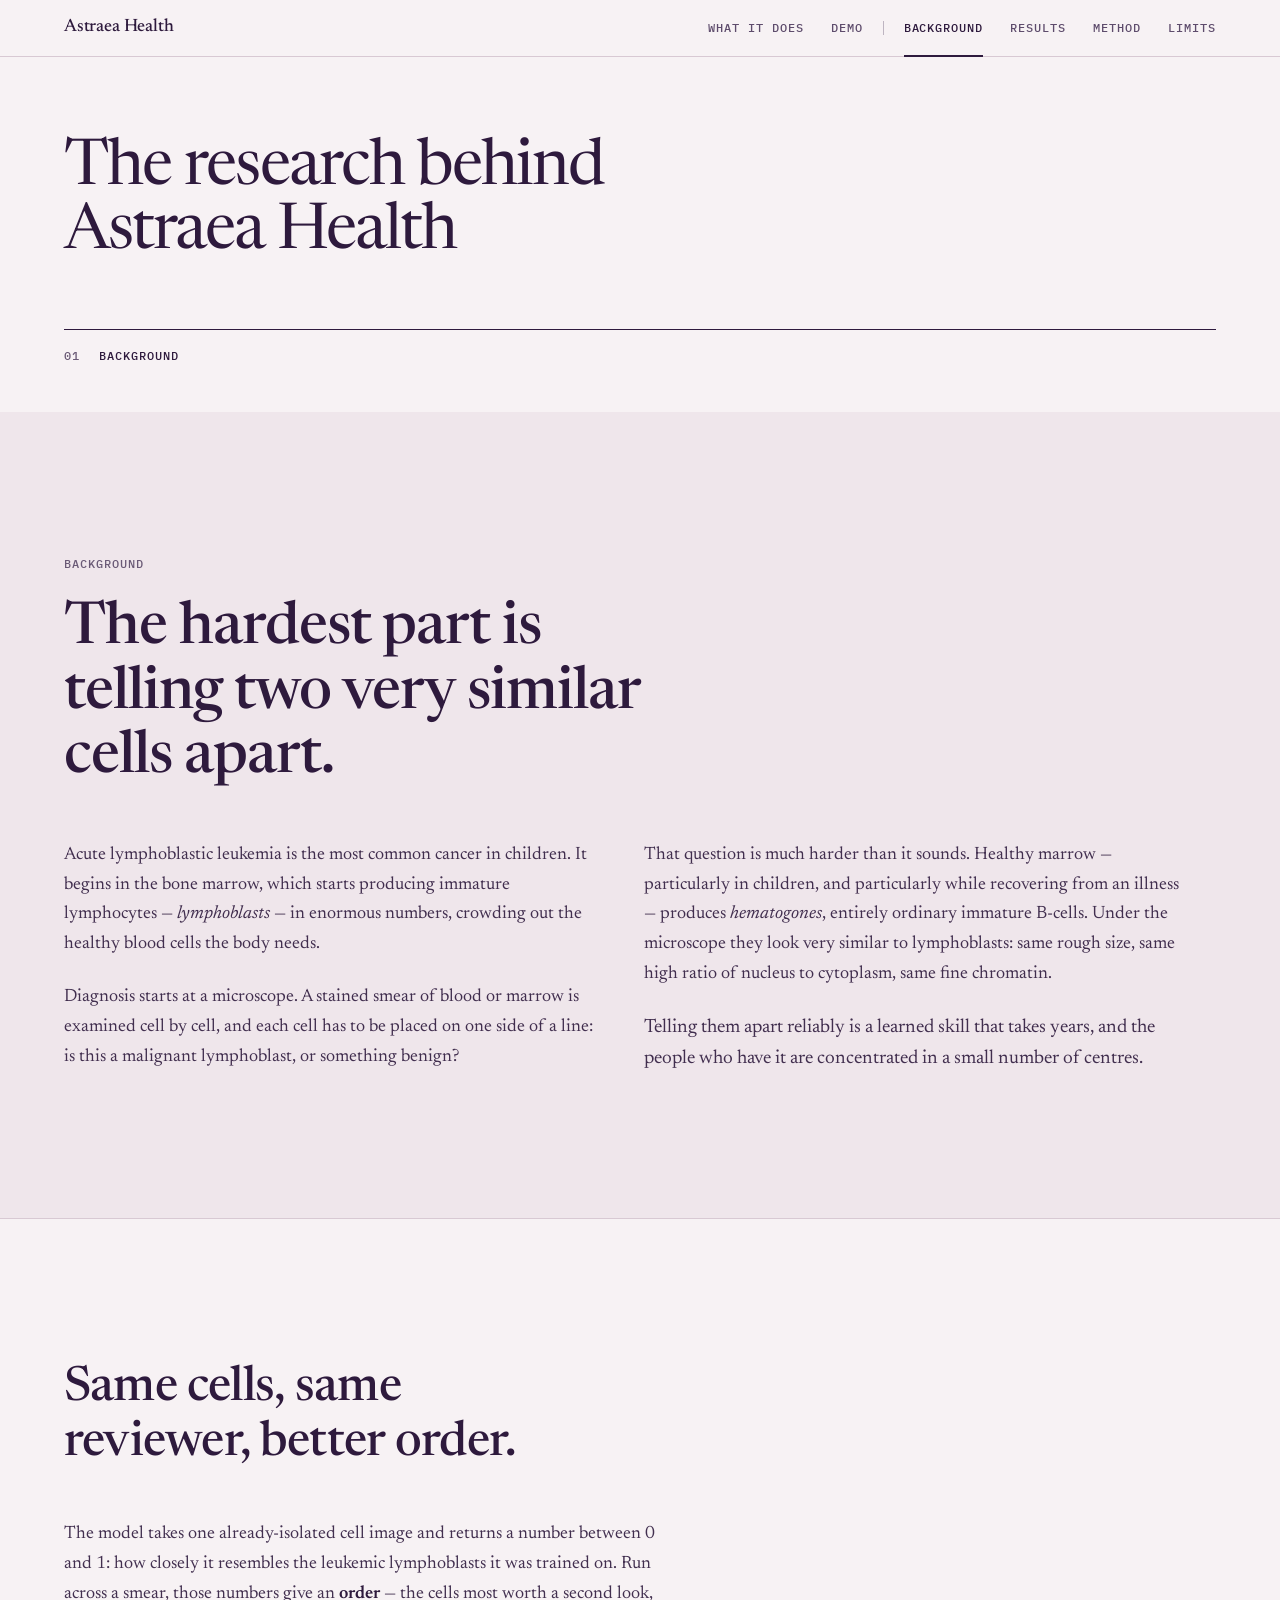
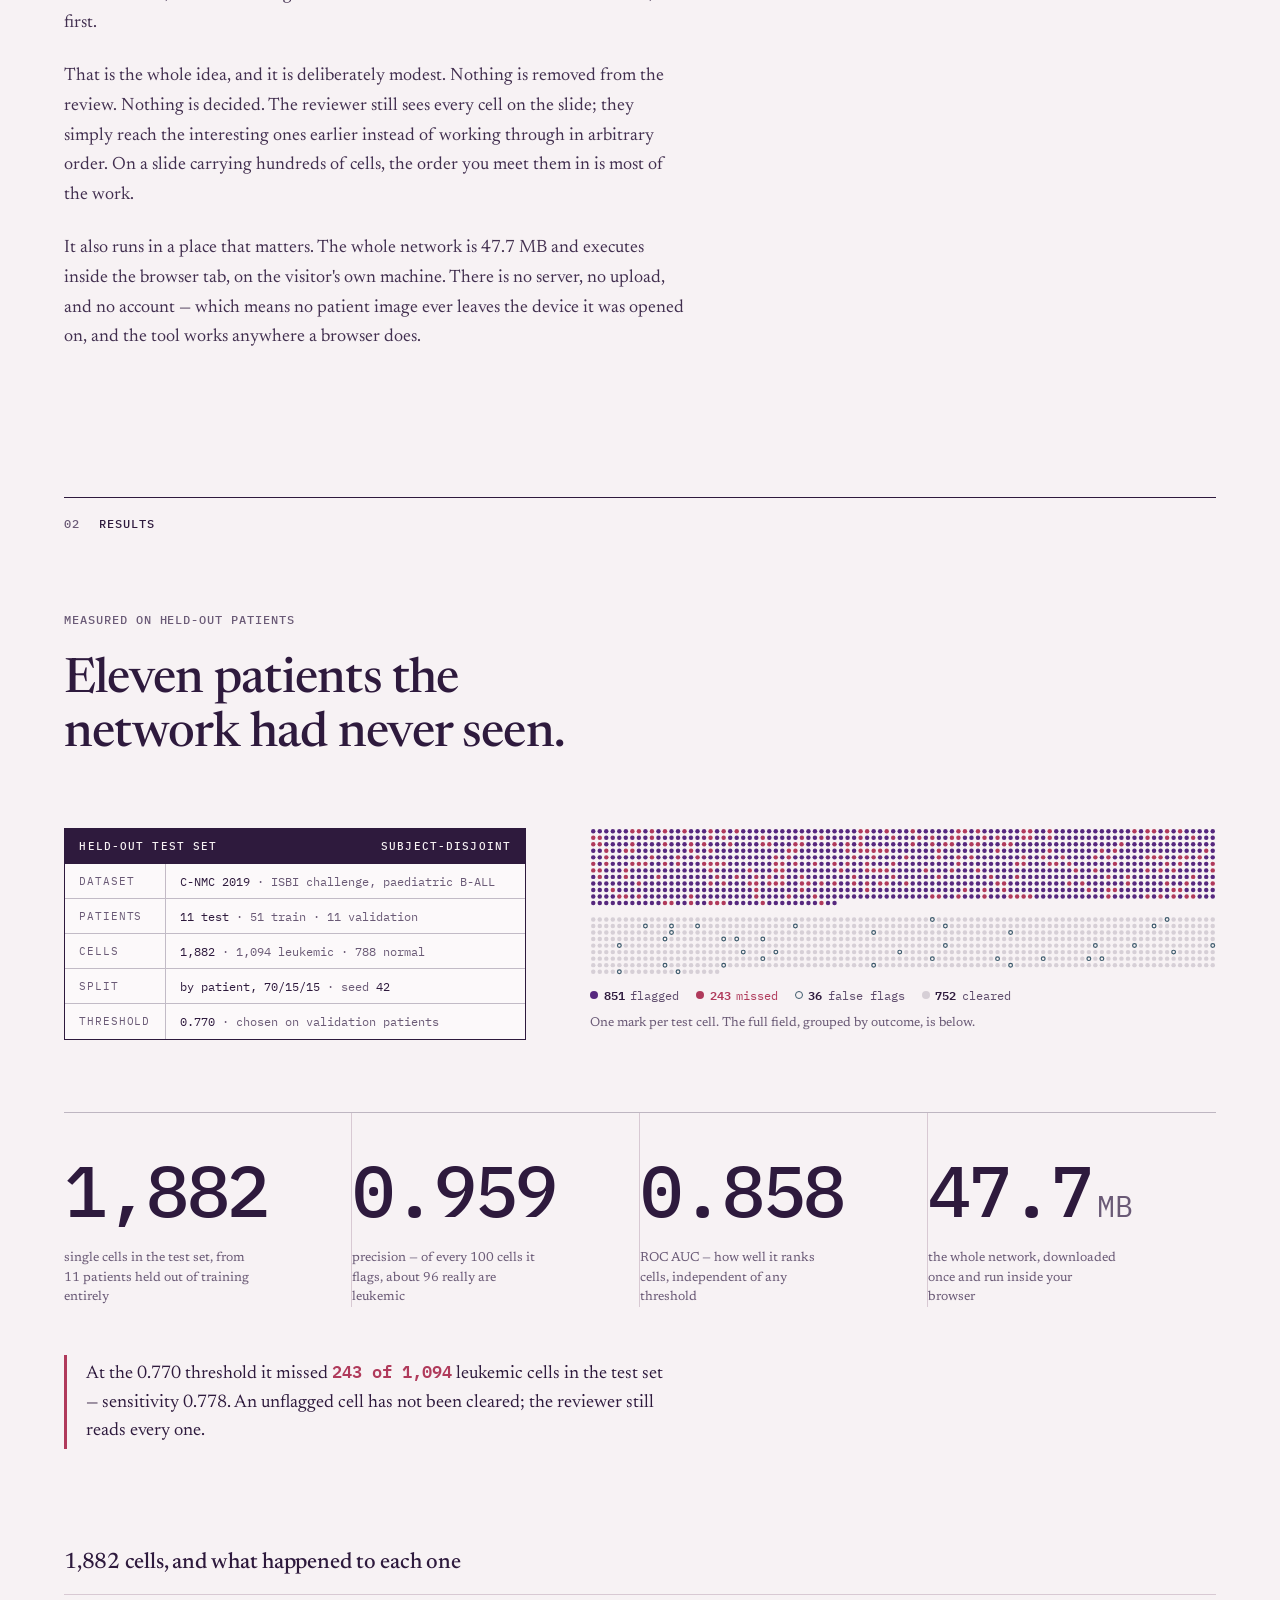
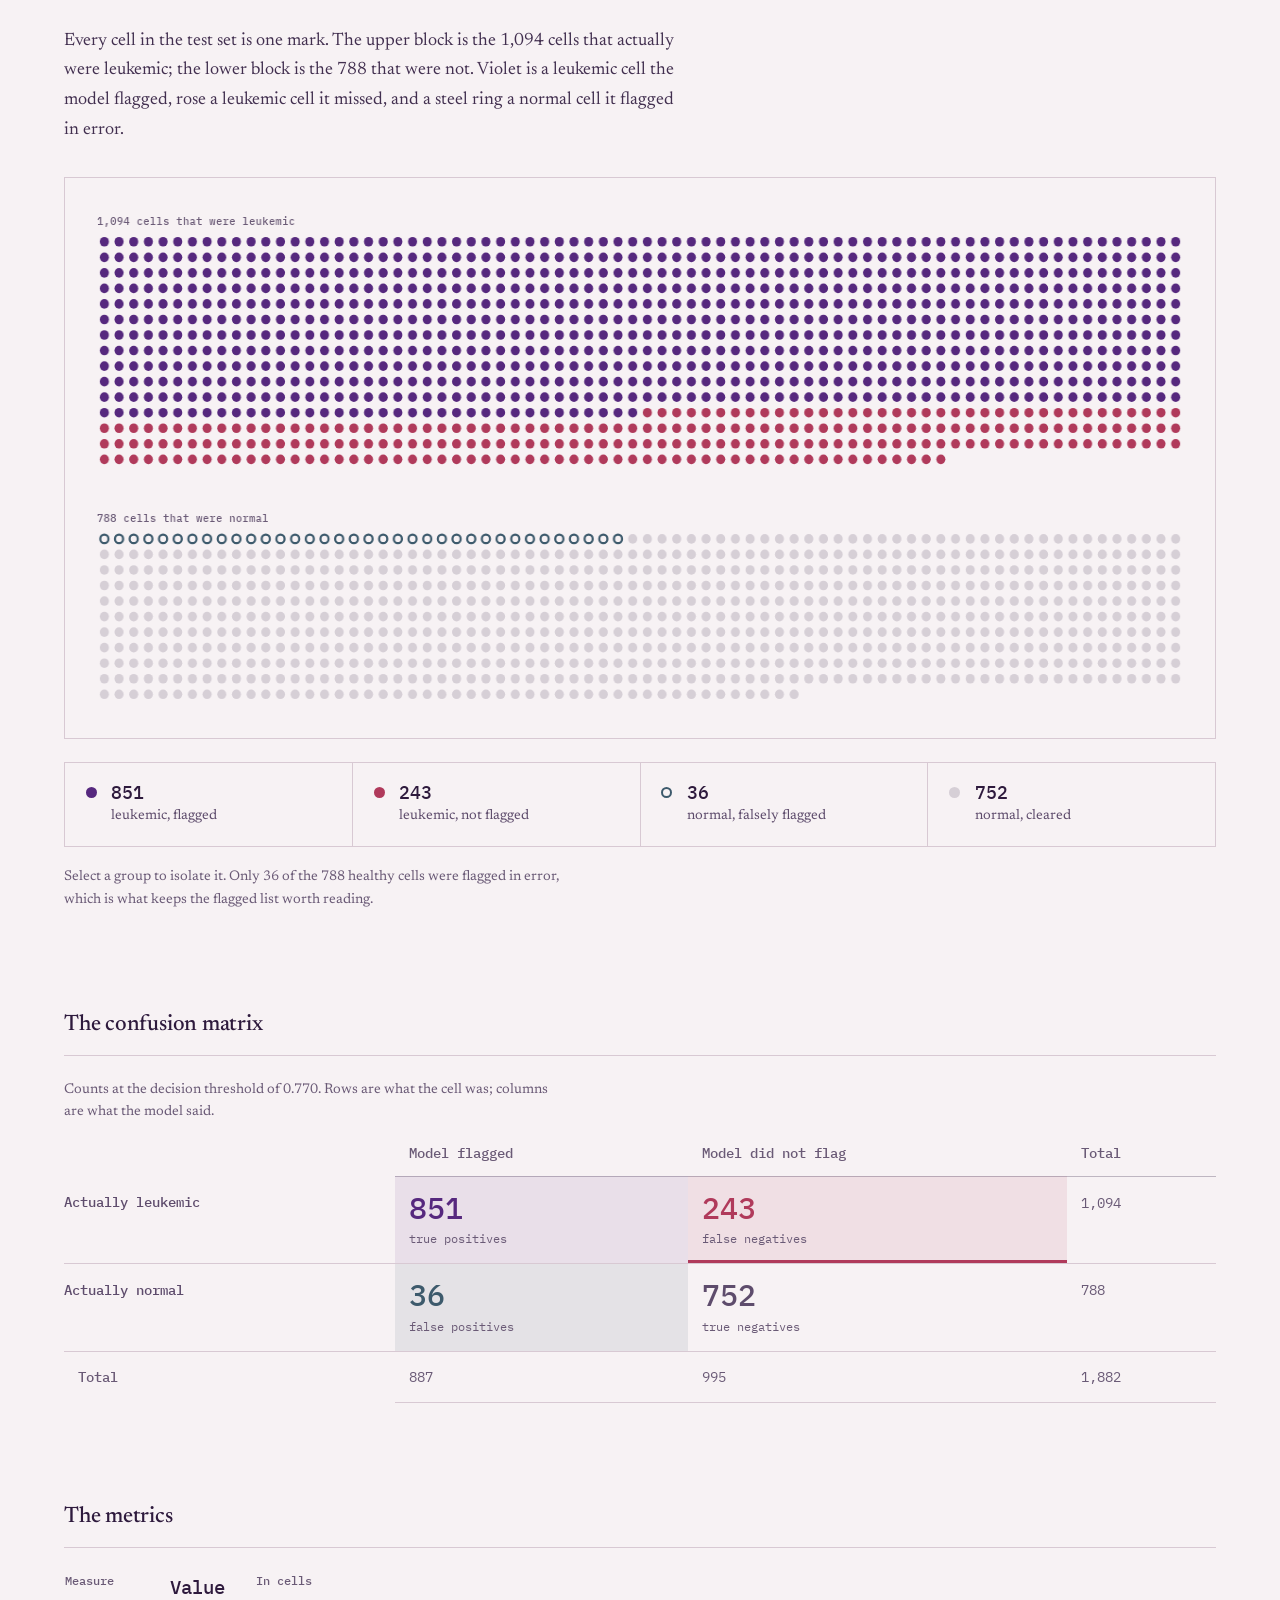
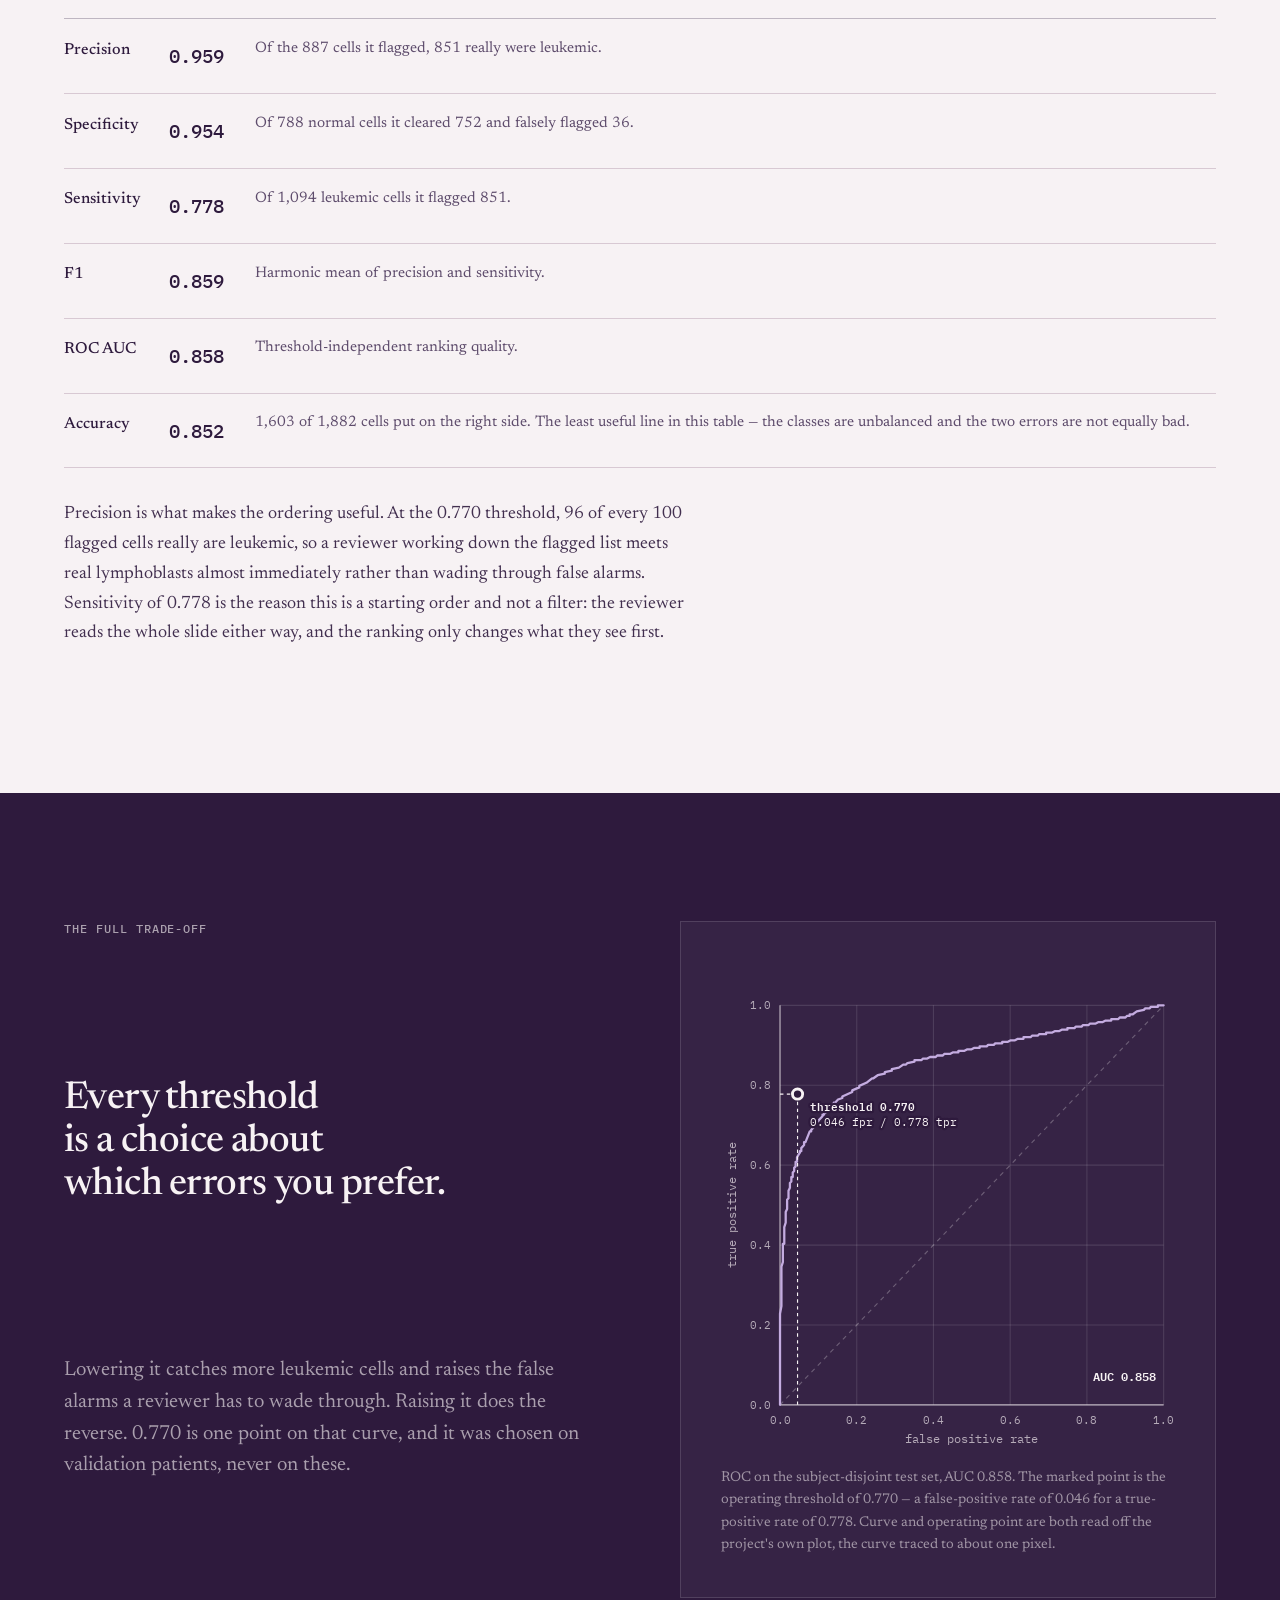
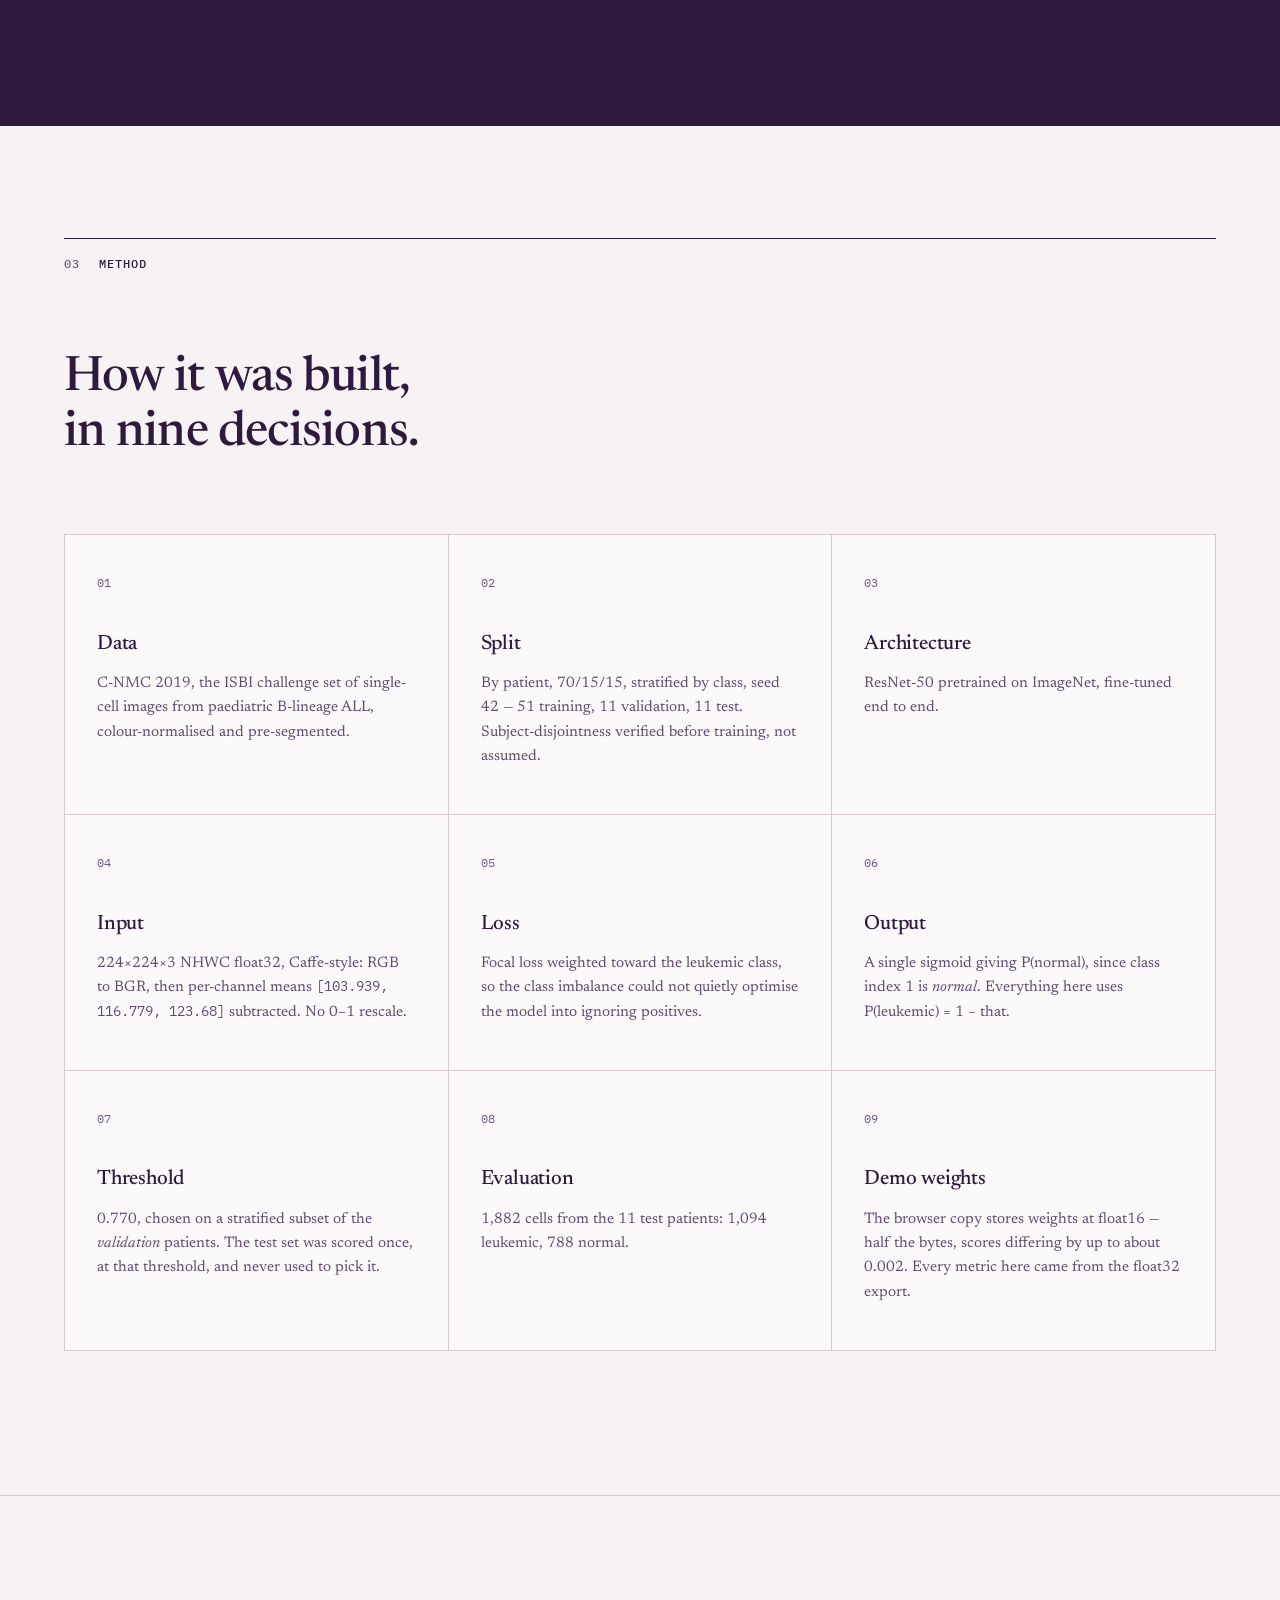
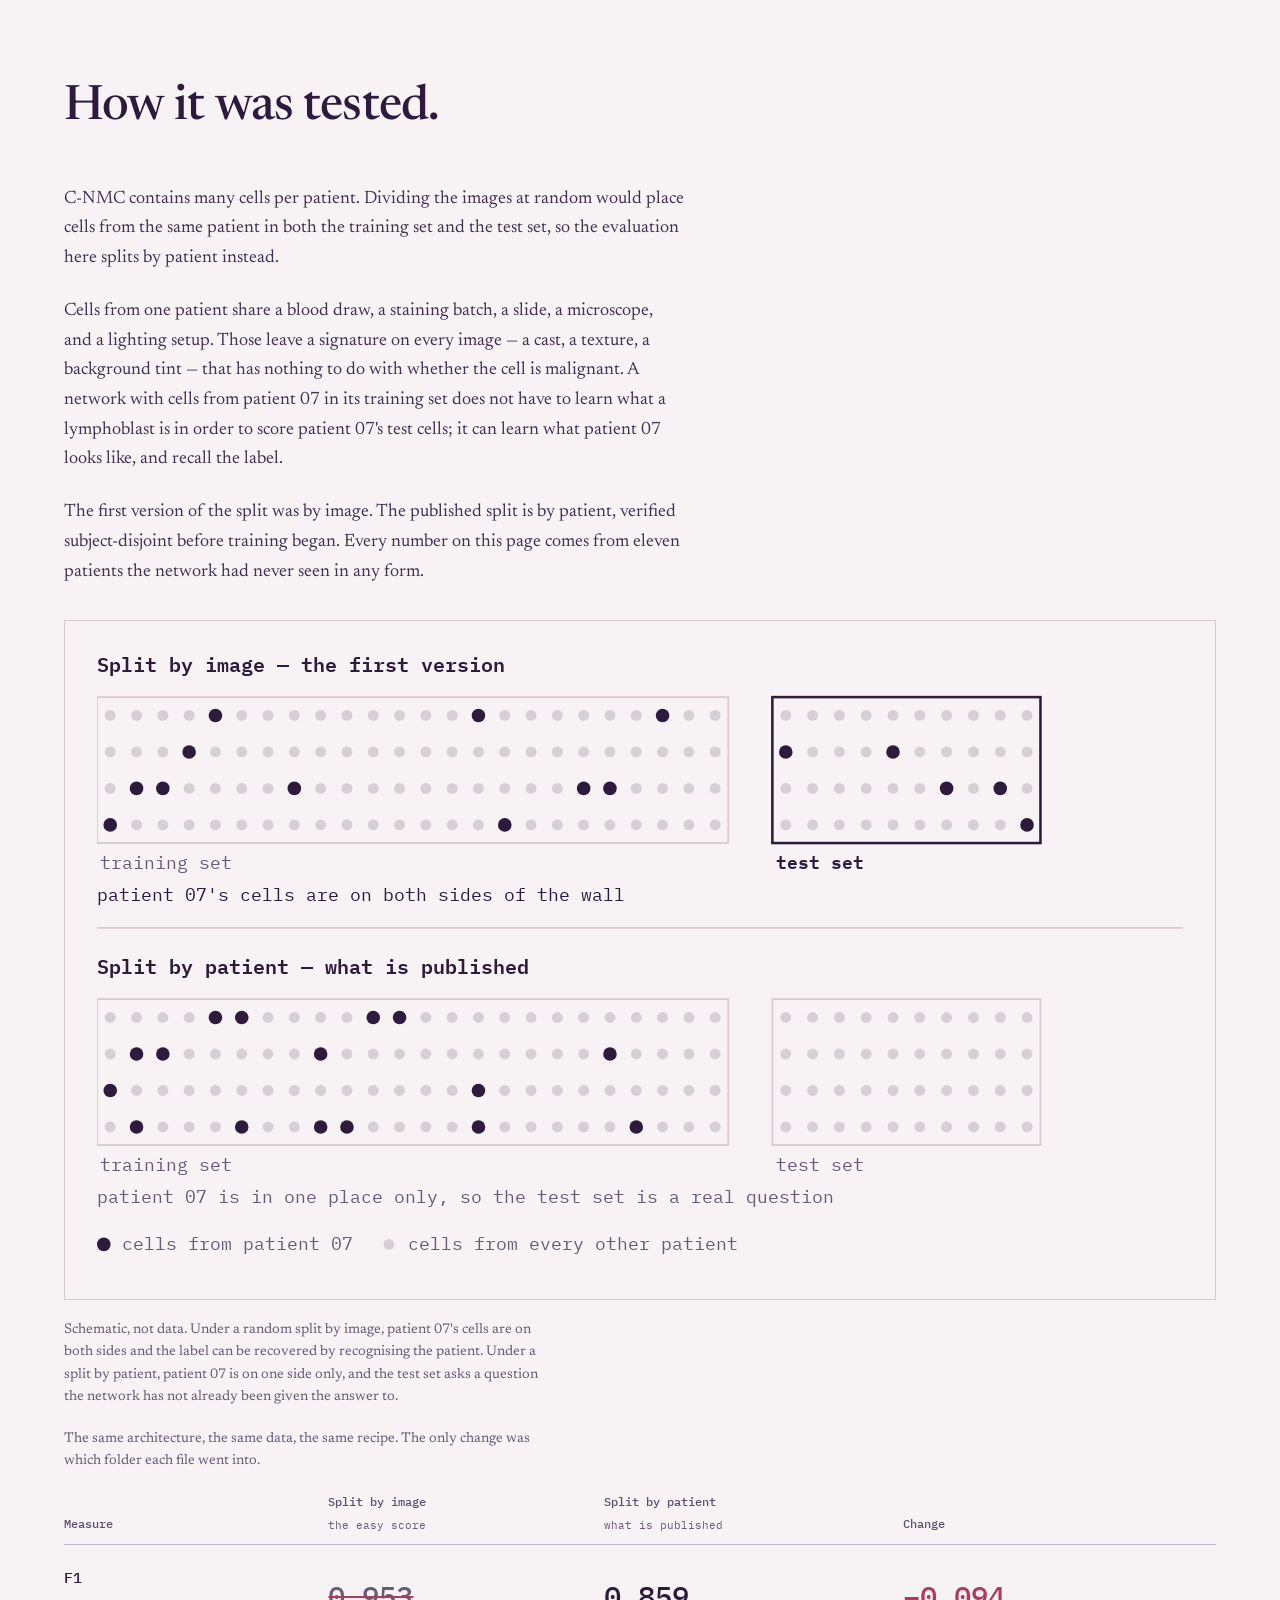
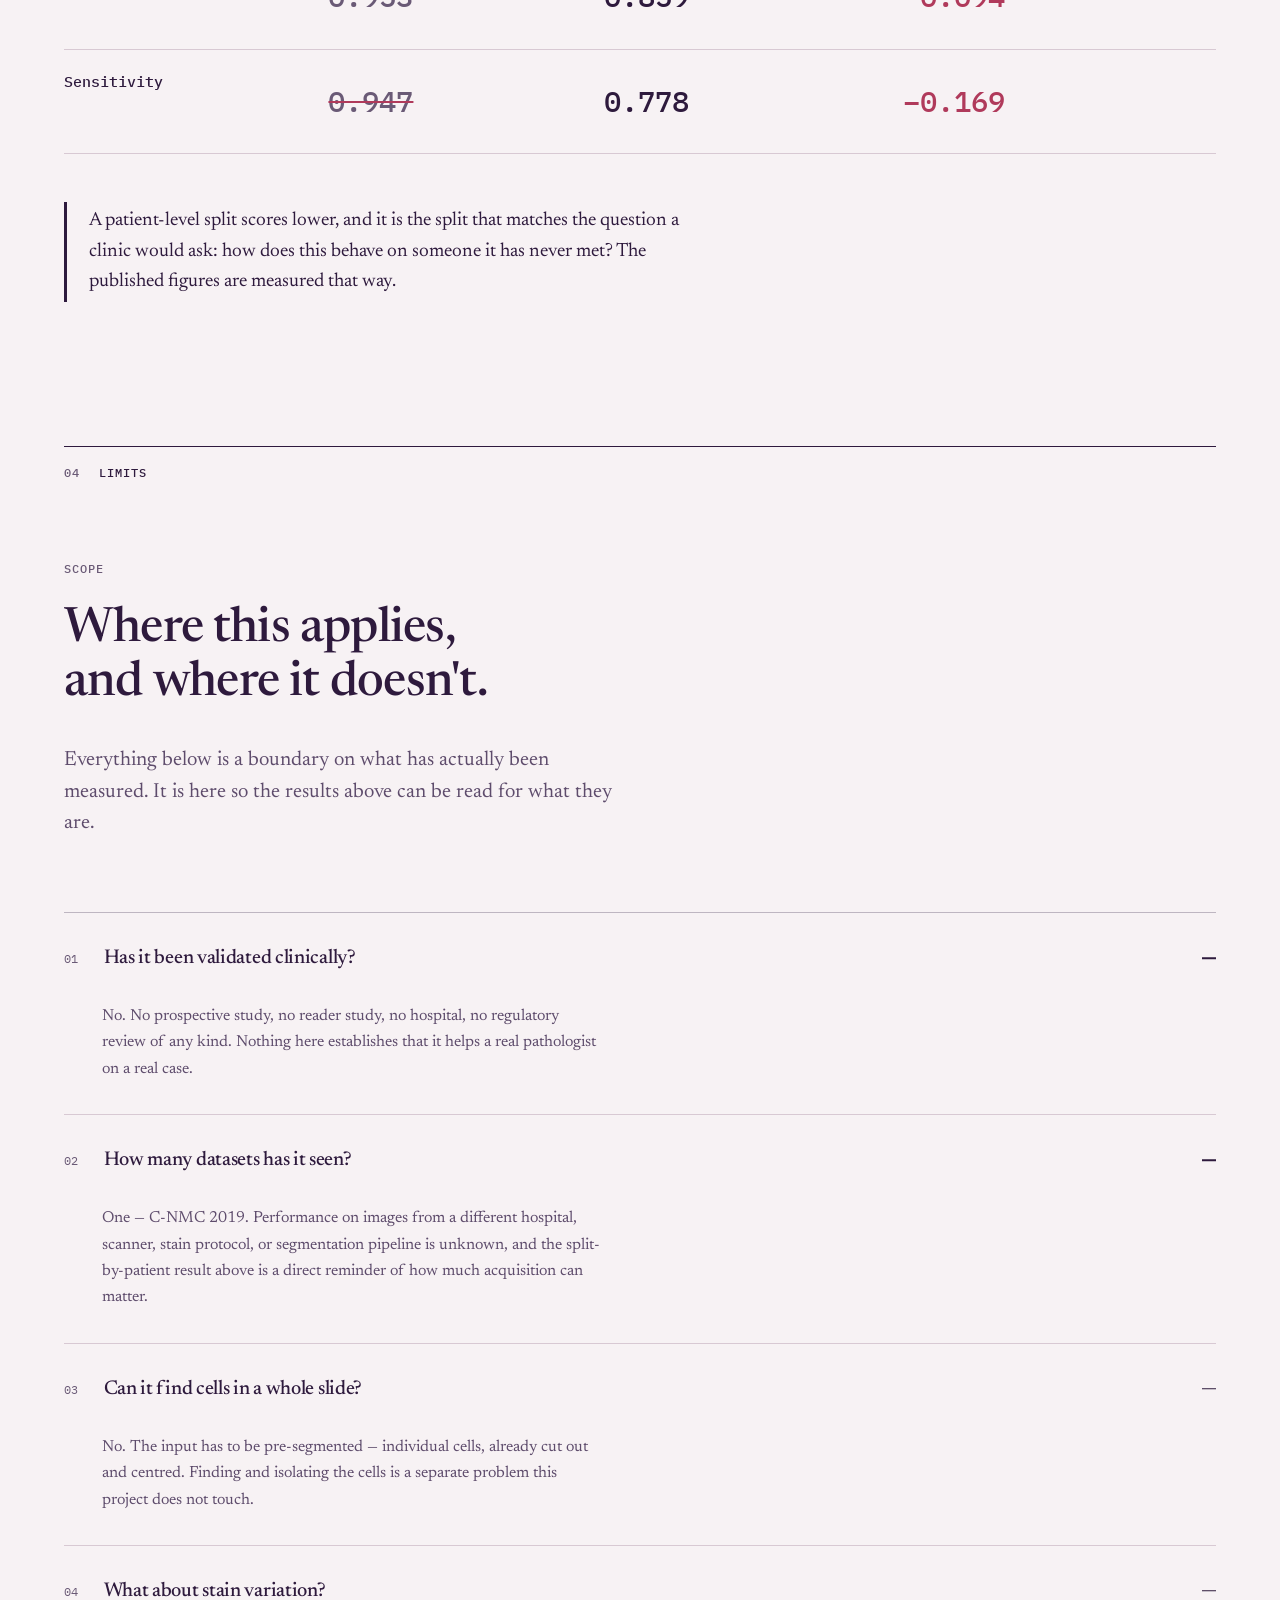
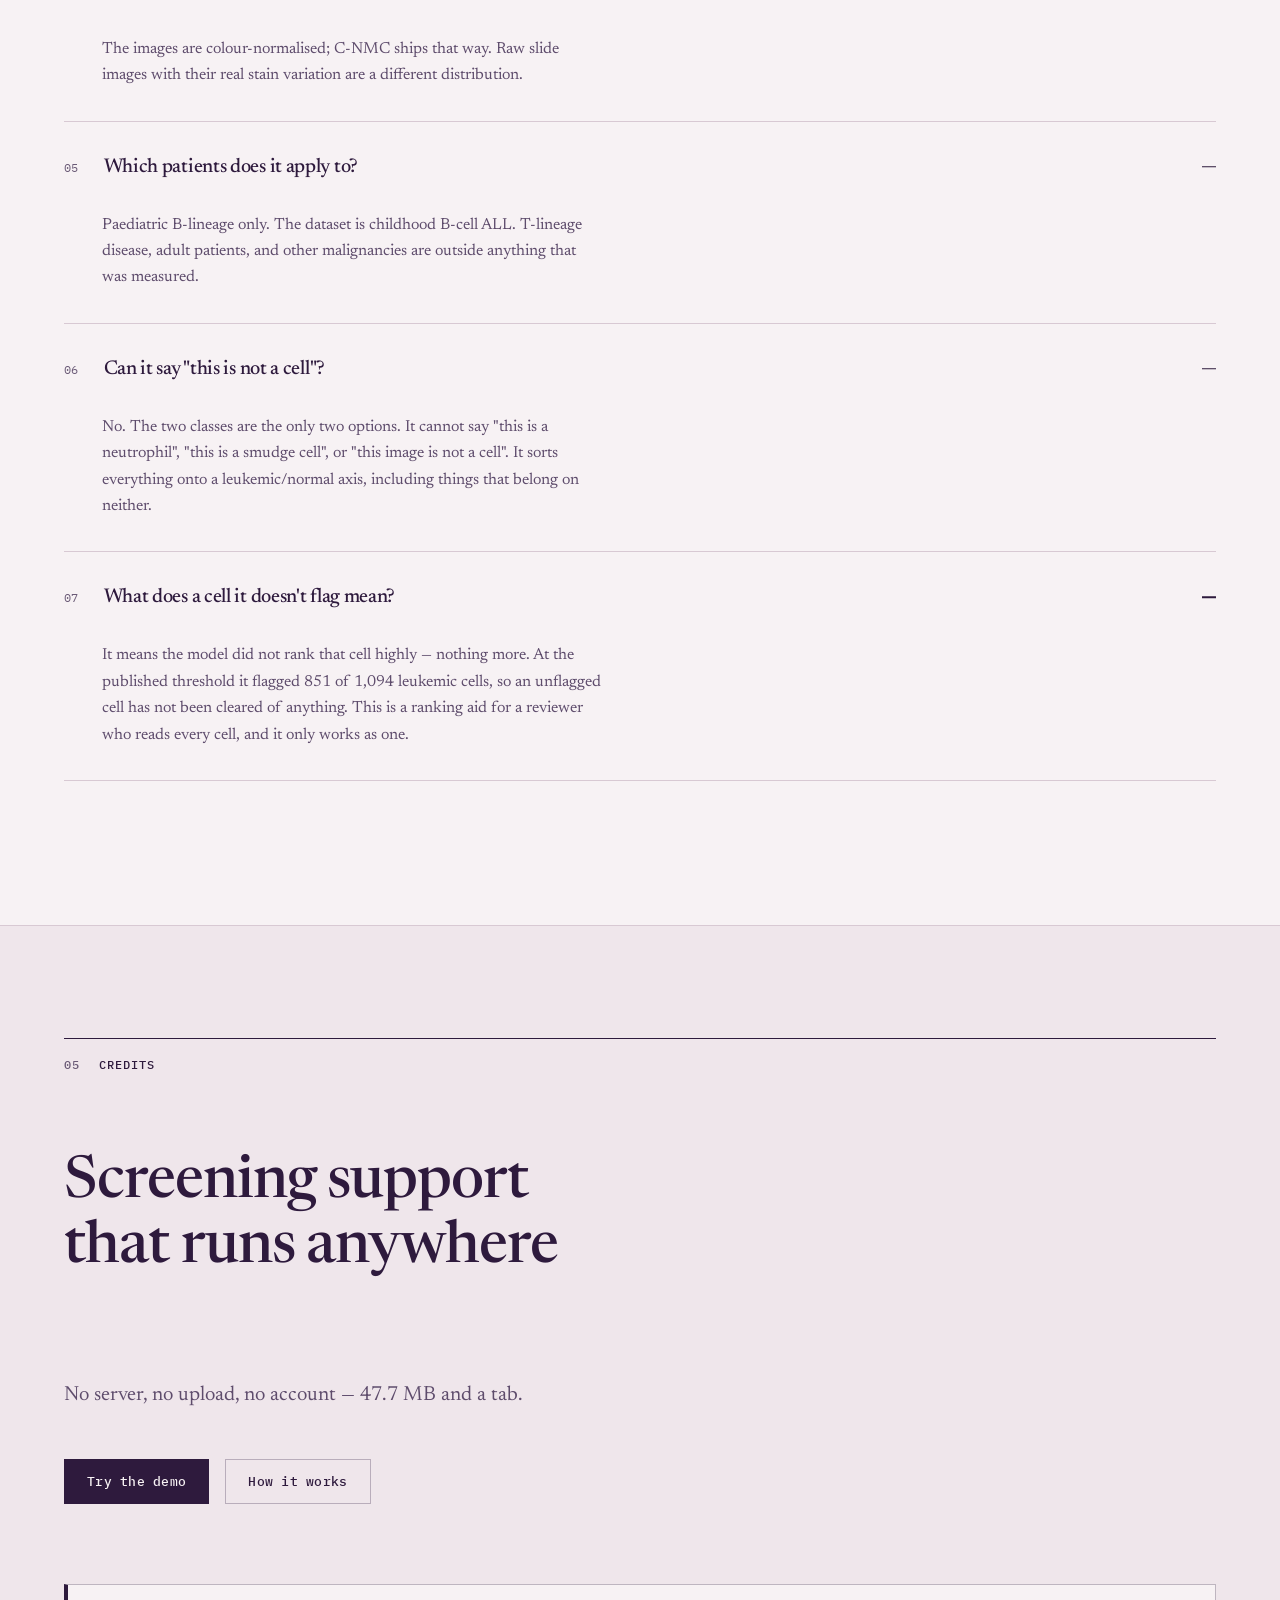
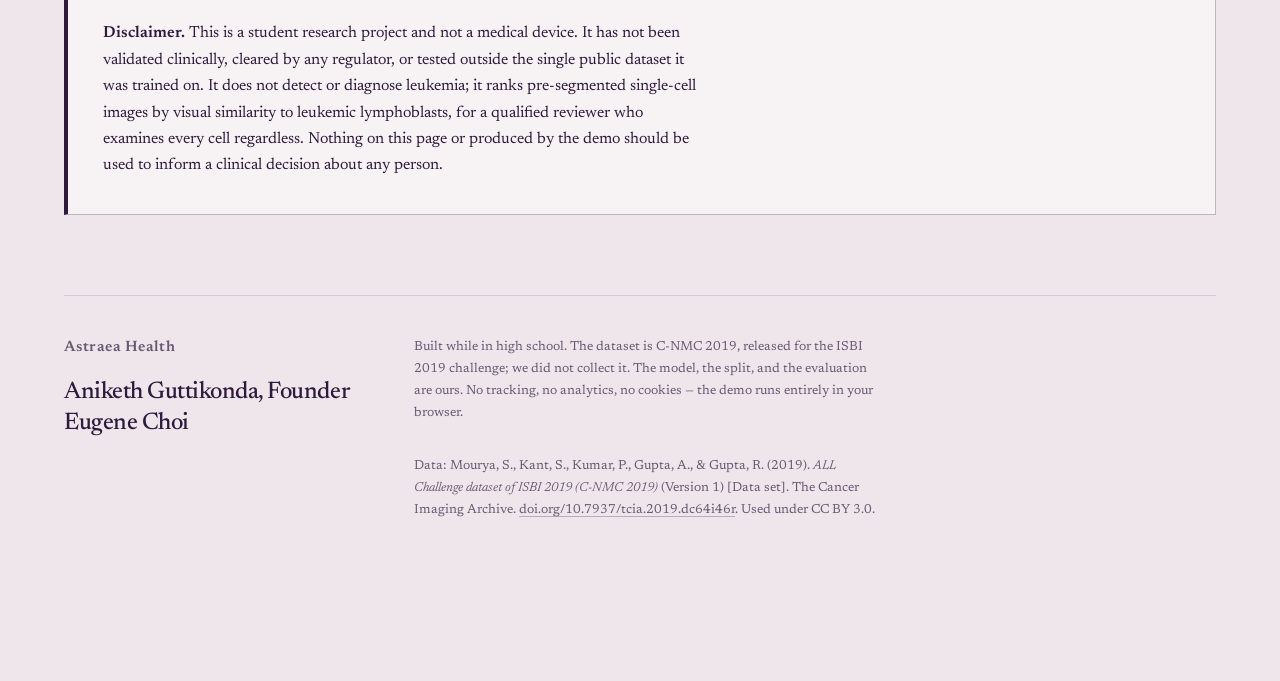
==== research.html @ 999b57e7 "Split into a landing page and a research page; illustrated cell cover index.html is now the experien" ====
<!doctype html>
<html lang="en">
<head>
<meta charset="utf-8">
<meta name="viewport" content="width=device-width, initial-scale=1">
<title>Cell-level triage for leukemia – Astraea Health</title>
<meta name="description" content="A neural network that ranks single white-blood-cell images by resemblance to leukemic lymphoblasts. Precision 0.959, AUC 0.858 on 11 patients held out of training.">

<!-- ══════════════════════════════════════════════════════════════════════════
     SITE URL — the deploy origin. The site has two pages, and each carries
     its own absolute URLs: canonical, og:url and og:image (tagged [SITE URL]
     below), plus the "url" field inside the JSON-LD block, which cannot carry
     a tag because JSON forbids comments.

     The site is served from the custom domain in CNAME. Moving it again
     means editing those in both index.html and research.html, plus:
         robots.txt    the `Sitemap:` line
         sitemap.xml   both `<loc>` lines
     The root URL keeps its trailing slash (canonical, og:url, JSON-LD "url"
     and the first <loc>); a canonical that disagrees with the served URL by
     a slash is treated as a different page. URLs ending in a filename take
     no slash: research.html, og-card.png, and the `Sitemap:` line.

     These cannot be collapsed into one runtime constant: Open Graph and
     Twitter scrapers do not execute JavaScript, so the absolute URL has to be
     literal in the markup by the time the page is served.
═══════════════════════════════════════════════════════════════════════════ -->
<link rel="canonical" href="https://astraeahealth.org/research.html"><!-- [SITE URL] -->

<meta property="og:type" content="website">
<meta property="og:site_name" content="Astraea Health">
<meta property="og:title" content="Cell-level triage for leukemia – Astraea Health">
<meta property="og:description" content="A neural network that ranks single white-blood-cell images by resemblance to leukemic lymphoblasts. Precision 0.959, AUC 0.858 on 11 patients held out of training.">
<meta property="og:url" content="https://astraeahealth.org/research.html"><!-- [SITE URL] -->
<meta property="og:locale" content="en_US">
<meta property="og:image" content="https://astraeahealth.org/og-card.png"><!-- [SITE URL] -->
<meta property="og:image:type" content="image/png">
<meta property="og:image:width" content="1200">
<meta property="og:image:height" content="630">
<meta property="og:image:alt" content="A typographic card on pale pink paper: a small violet dot, the title &quot;Cell-level triage for acute lymphoblastic leukemia&quot; in dark violet ink, a line reading 0.959 precision, 0.858 AUC, 1,882 cells, and beneath it in rose: missed 243 of 1,094 leukemic cells.">

<meta name="twitter:card" content="summary_large_image">
<meta name="twitter:title" content="Cell-level triage for leukemia – Astraea Health">
<meta name="twitter:description" content="A neural network that ranks single white-blood-cell images by resemblance to leukemic lymphoblasts. Precision 0.959, AUC 0.858 on 11 patients held out of training.">

<script type="application/ld+json">
{
  "@context": "https://schema.org",
  "@type": "WebPage",
  "name": "Cell-level triage for acute lymphoblastic leukemia: the research",
  "url": "https://astraeahealth.org/research.html",
  "description": "A neural network that ranks single white-blood-cell images by resemblance to leukemic lymphoblasts. Precision 0.959, AUC 0.858 on 11 patients held out of training.",
  "isPartOf": { "@type": "WebSite", "name": "Astraea Health", "url": "https://astraeahealth.org/" },
  "inLanguage": "en",
  "creator": [
    { "@type": "Person", "name": "Aniketh Guttikonda" },
    { "@type": "Person", "name": "Eugene Choi" }
  ],
  "disambiguatingDescription": "A student research project, not a medical device. It ranks pre-segmented single-cell images by visual similarity to leukemic lymphoblasts for a qualified reviewer; it does not detect or diagnose leukemia and must not inform a clinical decision."
}
</script>
<meta name="color-scheme" content="light">
<meta name="theme-color" content="#F7F2F4">
<link rel="icon" href="data:image/svg+xml,%3Csvg xmlns='http://www.w3.org/2000/svg' viewBox='0 0 32 32'%3E%3Crect width='32' height='32' fill='%23F7F2F4'/%3E%3Ccircle cx='16' cy='16' r='9' fill='%2356287E' opacity='.22'/%3E%3Ccircle cx='14' cy='14' r='5.5' fill='%2356287E'/%3E%3C/svg%3E">
<link rel="preload" href="fonts/newsreader.woff2" as="font" type="font/woff2" crossorigin>
<link rel="preload" href="fonts/ibm-plex-mono-500.woff2" as="font" type="font/woff2" crossorigin>
<link rel="stylesheet" href="style.css">
<script>
/* Runs before first paint. Marks the document as scripted. Anchors that
   belong to the landing page (the cover, What it does, the demo) forward
   there, keeping the hash, in case a link was built against the wrong page. */
(function () {
  var h = (location.hash || '').slice(1);
  var I = { 'top':1, 'why':1, 'what':1, 'intro':1, 'demo':1, 'sec-demo':1, 'overview':1 };
  if (I[h]) { location.replace('index.html#' + h); return; }
  document.documentElement.className += ' js';
})();
</script>
</head>
<body>

<a class="skip" href="#main">Skip to content</a>

<!-- ─────────────────────────────  nav  ───────────────────────────── -->
<header class="nav" id="nav">
  <div class="wrap nav__bar">
    <a class="nav__mark" href="index.html">Astraea Health</a>
    <button type="button" class="nav__toggle" id="navToggle"
      aria-expanded="false" aria-controls="navList" hidden>Menu</button>
    <nav class="nav__nav" aria-label="Sections">
      <ul class="nav__list" id="navList">
        <li hidden><a href="index.html#why">Why</a></li><!-- hidden until the Why text is supplied -->
        <li><a href="index.html#what">What it does</a></li>
        <li><a href="index.html#demo">Demo</a></li>
        <li class="nav__split"><a href="#background">Background</a></li>
        <li><a href="#results">Results</a></li>
        <li><a href="#method">Method</a></li>
        <li><a href="#limits">Limits</a></li>
      </ul>
    </nav>
  </div>
</header>

<main id="main" class="research">

<header class="research__head">
  <div class="wrap">
    <h1 class="research__title">The research behind Astraea Health</h1>
  </div>
</header>

<!-- ─────────────────────────────  background  ───────────────────────────── -->
<div class="group" id="background">
<div class="wrap"><h2 class="runhead"><span class="runhead__i">01</span>Background</h2></div>

<section class="statement">
  <div class="wrap">
    <p class="eyebrow" data-reveal>background</p>
    <h2 class="h-statement">
      <span class="mask"><span>The hardest part is</span></span>
      <span class="mask"><span>telling two very similar</span></span>
      <span class="mask"><span>cells apart.</span></span>
    </h2>
    <div class="statement__body prose">
      <div data-reveal>
        <p>Acute lymphoblastic leukemia is the most common cancer in children. It begins in the
        bone marrow, which starts producing immature lymphocytes — <em>lymphoblasts</em> — in
        enormous numbers, crowding out the healthy blood cells the body needs.</p>
        <p>Diagnosis starts at a microscope. A stained smear of blood or marrow is examined cell
        by cell, and each cell has to be placed on one side of a line: is this a malignant
        lymphoblast, or something benign?</p>
      </div>
      <div data-reveal>
        <p>That question is much harder than it sounds. Healthy marrow — particularly in children,
        and particularly while recovering from an illness — produces <em>hematogones</em>, entirely
        ordinary immature B-cells. Under the microscope they look very similar to lymphoblasts:
        same rough size, same high ratio of nucleus to cytoplasm, same fine chromatin.</p>
        <p class="lead">Telling them apart reliably is a learned skill that takes years, and the
        people who have it are concentrated in a small number of centres.</p>
      </div>
    </div>
  </div>
</section>

<!-- ─────────────────────────────  impact  ───────────────────────────── -->
<section class="section" id="impact">
  <div class="wrap">
    <h2 class="h-section">
      <span class="mask"><span>Same cells, same</span></span>
      <span class="mask"><span>reviewer, better order.</span></span>
    </h2>
    <div class="prose" data-reveal>
      <p>The model takes one already-isolated cell image and returns a number between 0 and 1: how
      closely it resembles the leukemic lymphoblasts it was trained on. Run across a smear, those
      numbers give an <strong>order</strong> — the cells most worth a second look, first.</p>
      <p>That is the whole idea, and it is deliberately modest. Nothing is removed from the
      review. Nothing is decided. The reviewer still sees every cell on the slide; they simply
      reach the interesting ones earlier instead of working through in arbitrary order. On a
      slide carrying hundreds of cells, the order you meet them in is most of the work.</p>
      <p>It also runs in a place that matters. The whole network is 47.7 MB and executes inside
      the browser tab, on the visitor's own machine. There is no server, no upload, and no
      account — which means no patient image ever leaves the device it was opened on, and the
      tool works anywhere a browser does.</p>
    </div>
  </div>
</section>

</div>

<!-- ─────────────────────────────  results  ───────────────────────────── -->
<div class="group" id="results">
<div class="wrap"><h2 class="runhead"><span class="runhead__i">02</span>Results</h2></div>

<section class="section" id="sec-results">
  <div class="wrap">
    <p class="eyebrow" data-reveal>measured on held-out patients</p>
    <h2 class="h-section">
      <span class="mask"><span>Eleven patients the</span></span>
      <span class="mask"><span>network had never seen.</span></span>
    </h2>

    <!-- the specimen label and compact field, moved here from the old hero -->
    <div class="plate">
    <div class="specimen" role="group" aria-labelledby="specimen-h">
      <p class="specimen__head" id="specimen-h"><span>held-out test set</span><span>subject-disjoint</span></p>
      <dl>
        <dt>dataset</dt>   <dd>C-NMC 2019 <span>· ISBI challenge, paediatric B-ALL</span></dd>
        <dt>patients</dt>  <dd>11 test <span>· 51 train · 11 validation</span></dd>
        <dt>cells</dt>     <dd>1,882 <span>· 1,094 leukemic · 788 normal</span></dd>
        <dt>split</dt>     <dd>by patient, 70/15/15 <span>· seed</span> 42</dd>
        <dt>threshold</dt> <dd>0.770 <span>· chosen on validation patients</span></dd>
      </dl>
    </div>

    <figure class="minifield">
      <canvas id="minifield" role="img"
        aria-label="A small field of 1,882 marks, one per test cell, with the outcomes interspersed. Upper block, the 1,094 leukemic cells: 851 flagged and 243 missed. Lower block, the 788 normal cells: 36 falsely flagged and 752 cleared."></canvas>
      <ul class="minifield__key">
        <li><span class="key key--tp" aria-hidden="true"></span><b>851</b> flagged</li>
        <li class="is-miss"><span class="key key--fn" aria-hidden="true"></span><b>243</b> missed</li>
        <li><span class="key key--fp" aria-hidden="true"></span><b>36</b> false flags</li>
        <li><span class="key key--tn" aria-hidden="true"></span><b>752</b> cleared</li>
      </ul>
      <figcaption>One mark per test cell. The full field, grouped by outcome, is
      below.</figcaption>
    </figure>
    </div>

    <div class="stats">
      <div class="stat" data-reveal>
        <span class="stat__n" data-count="1882" data-dp="0">1,882</span>
        <p class="stat__c">single cells in the test set, from 11 patients held out of training
        entirely</p>
      </div>
      <div class="stat" data-reveal>
        <span class="stat__n" data-count="0.959" data-dp="3">0.959</span>
        <p class="stat__c">precision — of every 100 cells it flags, about 96 really are
        leukemic</p>
      </div>
      <div class="stat" data-reveal>
        <span class="stat__n" data-count="0.858" data-dp="3">0.858</span>
        <p class="stat__c">ROC AUC — how well it ranks cells, independent of any threshold</p>
      </div>
      <div class="stat" data-reveal>
        <span class="stat__n" data-count="47.7" data-dp="1">47.7</span><span class="unit">MB</span>
        <p class="stat__c">the whole network, downloaded once and run inside your browser</p>
      </div>
    </div>

    <p class="miss-line" data-reveal>At the 0.770 threshold it missed <b>243 of 1,094</b> leukemic
    cells in the test set — sensitivity 0.778. An unflagged cell has not been cleared; the
    reviewer still reads every one.</p>

    <h3 class="h-sub" data-reveal>1,882 cells, and what happened to each one</h3>
    <p class="prose" data-reveal>Every cell in the test set is one mark. The upper block is the
    1,094 cells that actually were leukemic; the lower block is the 788 that were not. Violet is
    a leukemic cell the model flagged, rose a leukemic cell it missed, and a steel ring a normal
    cell it flagged in error.</p>

    <figure class="field" data-reveal>
      <div class="field__canvas-wrap">
        <canvas id="cellfield" role="img"
          aria-label="A field of 1,882 marks, one per cell in the test set. Of the 1,094 leukemic cells, 851 were flagged and 243 were missed. Of the 788 normal cells, 36 were falsely flagged and 752 were correctly cleared."></canvas>
      </div>
      <ul class="legend" id="legend">
        <li><button type="button" data-group="tp">
          <span class="key key--tp" aria-hidden="true"></span>
          <span class="key__n">851</span>
          <span class="key__t">leukemic, flagged</span></button></li>
        <li><button type="button" data-group="fn">
          <span class="key key--fn" aria-hidden="true"></span>
          <span class="key__n">243</span>
          <span class="key__t">leukemic, not flagged</span></button></li>
        <li><button type="button" data-group="fp">
          <span class="key key--fp" aria-hidden="true"></span>
          <span class="key__n">36</span>
          <span class="key__t">normal, falsely flagged</span></button></li>
        <li><button type="button" data-group="tn">
          <span class="key key--tn" aria-hidden="true"></span>
          <span class="key__n">752</span>
          <span class="key__t">normal, cleared</span></button></li>
      </ul>
      <figcaption>Select a group to isolate it. Only 36 of the 788 healthy cells were flagged in
      error, which is what keeps the flagged list worth reading.</figcaption>
    </figure>

    <h3 class="h-sub" data-reveal>The confusion matrix</h3>
    <p class="tcaption" id="matrix-cap" data-reveal>Counts at the decision threshold of 0.770.
    Rows are what the cell was; columns are what the model said.</p>
    <div class="scroll-x" data-reveal>
    <table class="matrix" aria-describedby="matrix-cap">
      <thead>
        <tr><td></td><th scope="col">Model flagged</th><th scope="col">Model did not flag</th><th scope="col" class="tot">Total</th></tr>
      </thead>
      <tbody>
        <tr>
          <th scope="row">Actually leukemic</th>
          <td class="c c--tp"><b>851</b><span>true positives</span></td>
          <td class="c c--fn"><b>243</b><span>false negatives</span></td>
          <td class="c tot">1,094</td>
        </tr>
        <tr>
          <th scope="row">Actually normal</th>
          <td class="c c--fp"><b>36</b><span>false positives</span></td>
          <td class="c c--tn"><b>752</b><span>true negatives</span></td>
          <td class="c tot">788</td>
        </tr>
      </tbody>
      <tfoot>
        <tr><th scope="row" class="tot">Total</th><td class="c tot">887</td><td class="c tot">995</td><td class="c tot">1,882</td></tr>
      </tfoot>
    </table>
    </div>

    <h3 class="h-sub" data-reveal>The metrics</h3>
    <div class="scroll-x" data-reveal>
    <table class="metrics">
      <thead>
        <tr><th scope="col">Measure</th><th scope="col" class="num">Value</th><th scope="col">In cells</th></tr>
      </thead>
      <tbody>
        <tr><th scope="row">Precision</th><td class="num">0.959</td>
          <td>Of the 887 cells it flagged, 851 really were leukemic.</td></tr>
        <tr><th scope="row">Specificity</th><td class="num">0.954</td>
          <td>Of 788 normal cells it cleared 752 and falsely flagged 36.</td></tr>
        <tr><th scope="row">Sensitivity</th><td class="num">0.778</td>
          <td>Of 1,094 leukemic cells it flagged 851.</td></tr>
        <tr><th scope="row">F1</th><td class="num">0.859</td>
          <td>Harmonic mean of precision and sensitivity.</td></tr>
        <tr><th scope="row">ROC AUC</th><td class="num">0.858</td>
          <td>Threshold-independent ranking quality.</td></tr>
        <tr><th scope="row">Accuracy</th><td class="num">0.852</td>
          <td>1,603 of 1,882 cells put on the right side. The least useful line in this table —
          the classes are unbalanced and the two errors are not equally bad.</td></tr>
      </tbody>
    </table>
    </div>

    <p class="prose" data-reveal>Precision is what makes the ordering useful. At the 0.770
    threshold, 96 of every 100 flagged cells really are leukemic, so a reviewer working down the
    flagged list meets real lymphoblasts almost immediately rather than wading through false
    alarms. Sensitivity of 0.778 is the reason this is a starting order and not a filter: the
    reviewer reads the whole slide either way, and the ranking only changes what they see first.</p>
  </div>
</section>

<!-- ─────────────────────────────  full-bleed ROC  ───────────────────────────── -->
<section class="bleed" id="tradeoff">
  <div class="wrap">
    <p class="eyebrow" data-reveal>the full trade-off</p>
    <h2 class="h-section">
      <span class="mask"><span>Every threshold</span></span>
      <span class="mask"><span>is a choice about</span></span>
      <span class="mask"><span>which errors you prefer.</span></span>
    </h2>
    <p class="subhead" data-reveal>Lowering it catches more leukemic cells and raises the false
    alarms a reviewer has to wade through. Raising it does the reverse. 0.770 is one point on
    that curve, and it was chosen on validation patients, never on these.</p>

    <div class="bleed__fig" id="bleedFig">
      <div class="bleed__inner">
        <figure class="roc">
          <div id="roc"></div>
          <figcaption id="roc-caption">ROC on the subject-disjoint test set, AUC 0.858. The
          marked point is the operating threshold of 0.770 — a false-positive rate of 0.046
          for a true-positive rate of 0.778. Curve and operating point are both read off the
          project's own plot, the curve traced to about one pixel.</figcaption>
        </figure>
      </div>
    </div>
  </div>
</section>

</div>

<!-- ─────────────────────────────  method  ───────────────────────────── -->
<div class="group" id="method">
<div class="wrap"><h2 class="runhead"><span class="runhead__i">03</span>Method</h2></div>

<!-- ─────────────────────────────  method cards  ───────────────────────────── -->
<section class="section" id="sec-method">
  <div class="wrap">
    <h2 class="h-section">
      <span class="mask"><span>How it was built,</span></span>
      <span class="mask"><span>in nine decisions.</span></span>
    </h2>

    <div class="cards">
      <div class="card" data-reveal><span class="card__i">01</span>
        <h3 class="h-card">Data</h3>
        <p>C-NMC 2019, the ISBI challenge set of single-cell images from paediatric B-lineage
        ALL, colour-normalised and pre-segmented.</p></div>
      <div class="card" data-reveal><span class="card__i">02</span>
        <h3 class="h-card">Split</h3>
        <p>By patient, 70/15/15, stratified by class, seed 42 — 51 training, 11 validation,
        11 test. Subject-disjointness verified before training, not assumed.</p></div>
      <div class="card" data-reveal><span class="card__i">03</span>
        <h3 class="h-card">Architecture</h3>
        <p>ResNet-50 pretrained on ImageNet, fine-tuned end to end.</p></div>
      <div class="card" data-reveal><span class="card__i">04</span>
        <h3 class="h-card">Input</h3>
        <p>224&times;224&times;3 NHWC float32, Caffe-style: RGB to BGR, then per-channel means
        <span class="mono">[103.939, 116.779, 123.68]</span> subtracted. No 0–1 rescale.</p></div>
      <div class="card" data-reveal><span class="card__i">05</span>
        <h3 class="h-card">Loss</h3>
        <p>Focal loss weighted toward the leukemic class, so the class imbalance could not
        quietly optimise the model into ignoring positives.</p></div>
      <div class="card" data-reveal><span class="card__i">06</span>
        <h3 class="h-card">Output</h3>
        <p>A single sigmoid giving P(normal), since class index 1 is <i>normal</i>. Everything
        here uses P(leukemic) = 1 &minus; that.</p></div>
      <div class="card" data-reveal><span class="card__i">07</span>
        <h3 class="h-card">Threshold</h3>
        <p>0.770, chosen on a stratified subset of the <i>validation</i> patients. The test set
        was scored once, at that threshold, and never used to pick it.</p></div>
      <div class="card" data-reveal><span class="card__i">08</span>
        <h3 class="h-card">Evaluation</h3>
        <p>1,882 cells from the 11 test patients: 1,094 leukemic, 788 normal.</p></div>
      <div class="card" data-reveal><span class="card__i">09</span>
        <h3 class="h-card">Demo weights</h3>
        <p>The browser copy stores weights at float16 — half the bytes, scores differing by up
        to about 0.002. Every metric here came from the float32 export.</p></div>
    </div>
  </div>
</section>

<!-- ─────────────────────────────  validation method  ───────────────────────────── -->
<section class="section" id="validation">
  <div class="wrap">
    <p class="eyebrow" data-reveal>validation method</p>
    <h2 class="h-section">
      <span class="mask"><span>How it was tested.</span></span>
    </h2>

    <div class="prose" data-reveal>
      <p>C-NMC contains many cells per patient. Dividing the images at random would place cells
      from the same patient in both the training set and the test set, so the evaluation here
      splits by patient instead.</p>
      <p>Cells from one patient share a blood draw, a staining batch, a slide, a microscope, and
      a lighting setup. Those leave a signature on every image — a cast, a texture, a background
      tint — that has nothing to do with whether the cell is malignant. A network with cells from
      patient 07 in its training set does not have to learn what a lymphoblast is in order to
      score patient 07's test cells; it can learn what patient 07 looks like, and recall the
      label.</p>
      <p>The first version of the split was by image. The published split is by patient, verified
      subject-disjoint before training began. Every number on this page comes from eleven
      patients the network had never seen in any form.</p>
    </div>

    <figure class="split" data-reveal>
      <div id="splitfig"></div>
      <figcaption>Schematic, not data. Under a random split by image, patient 07's cells are
      on both sides and the label can be recovered by recognising the patient. Under a split
      by patient, patient 07 is on one side only, and the test set asks a question the network
      has not already been given the answer to.</figcaption>
    </figure>

    <p class="tcaption" id="ba-cap" data-reveal>The same architecture, the same data, the same
    recipe. The only change was which folder each file went into.</p>
    <div class="scroll-x" data-reveal>
    <table class="before-after" aria-describedby="ba-cap">
      <thead>
        <tr><th scope="col">Measure</th>
            <th scope="col" class="num">Split by image<span>the easy score</span></th>
            <th scope="col" class="num">Split by patient<span>what is published</span></th>
            <th scope="col" class="num">Change</th></tr>
      </thead>
      <tbody>
        <tr><th scope="row">F1</th>
            <td class="num stale">0.953</td><td class="num live">0.859</td>
            <td class="num delta">&minus;0.094</td></tr>
        <tr><th scope="row">Sensitivity</th>
            <td class="num stale">0.947</td><td class="num live">0.778</td>
            <td class="num delta">&minus;0.169</td></tr>
      </tbody>
    </table>
    </div>

    <p class="kicker" data-reveal>A patient-level split scores lower, and it is the split that
    matches the question a clinic would ask: how does this behave on someone it has never met?
    The published figures are measured that way.</p>
  </div>
</section>

</div>

<!-- ─────────────────────────────  scope  ───────────────────────────── -->
<section class="section group" id="limits">
  <div class="wrap">
    <h2 class="runhead"><span class="runhead__i">04</span>Limits</h2>
    <p class="eyebrow" data-reveal>scope</p>
    <h2 class="h-section">
      <span class="mask"><span>Where this applies,</span></span>
      <span class="mask"><span>and where it doesn't.</span></span>
    </h2>
    <p class="subhead" data-reveal>Everything below is a boundary on what has actually been
    measured. It is here so the results above can be read for what they are.</p>

    <div class="faq" data-reveal>
      <details open><summary><span class="faq__i">01</span>
        <span class="faq__q">Has it been validated clinically?</span>
        <span class="faq__sign" aria-hidden="true"></span></summary>
        <div class="faq__wrap"><div class="faq__inner">
        <p>No. No prospective study, no reader study, no hospital, no regulatory review of any
        kind. Nothing here establishes that it helps a real pathologist on a real case.</p>
        </div></div></details>

      <details open><summary><span class="faq__i">02</span>
        <span class="faq__q">How many datasets has it seen?</span>
        <span class="faq__sign" aria-hidden="true"></span></summary>
        <div class="faq__wrap"><div class="faq__inner">
        <p>One — C-NMC 2019. Performance on images from a different hospital, scanner, stain
        protocol, or segmentation pipeline is unknown, and the split-by-patient result above is a
        direct reminder of how much acquisition can matter.</p>
        </div></div></details>

      <details open><summary><span class="faq__i">03</span>
        <span class="faq__q">Can it find cells in a whole slide?</span>
        <span class="faq__sign" aria-hidden="true"></span></summary>
        <div class="faq__wrap"><div class="faq__inner">
        <p>No. The input has to be pre-segmented — individual cells, already cut out and
        centred. Finding and isolating the cells is a separate problem this project does not
        touch.</p>
        </div></div></details>

      <details open><summary><span class="faq__i">04</span>
        <span class="faq__q">What about stain variation?</span>
        <span class="faq__sign" aria-hidden="true"></span></summary>
        <div class="faq__wrap"><div class="faq__inner">
        <p>The images are colour-normalised; C-NMC ships that way. Raw slide images with their
        real stain variation are a different distribution.</p>
        </div></div></details>

      <details open><summary><span class="faq__i">05</span>
        <span class="faq__q">Which patients does it apply to?</span>
        <span class="faq__sign" aria-hidden="true"></span></summary>
        <div class="faq__wrap"><div class="faq__inner">
        <p>Paediatric B-lineage only. The dataset is childhood B-cell ALL. T-lineage disease,
        adult patients, and other malignancies are outside anything that was measured.</p>
        </div></div></details>

      <details open><summary><span class="faq__i">06</span>
        <span class="faq__q">Can it say "this is not a cell"?</span>
        <span class="faq__sign" aria-hidden="true"></span></summary>
        <div class="faq__wrap"><div class="faq__inner">
        <p>No. The two classes are the only two options. It cannot say "this is a neutrophil",
        "this is a smudge cell", or "this image is not a cell". It sorts everything onto a
        leukemic/normal axis, including things that belong on neither.</p>
        </div></div></details>

      <details open><summary><span class="faq__i">07</span>
        <span class="faq__q">What does a cell it doesn't flag mean?</span>
        <span class="faq__sign" aria-hidden="true"></span></summary>
        <div class="faq__wrap"><div class="faq__inner">
        <p>It means the model did not rank that cell highly — nothing more. At the published
        threshold it flagged 851 of 1,094 leukemic cells, so an unflagged cell has not been
        cleared of anything. This is a ranking aid for a reviewer who reads every cell, and it
        only works as one.</p>
        </div></div></details>
    </div>
  </div>
</section>

<!-- ─────────────────────────────  closing  ───────────────────────────── -->
<footer class="cta group" id="credits">
  <div class="wrap">
    <h2 class="runhead"><span class="runhead__i">05</span>Credits</h2>
    <h2 class="h-statement">
      <span class="mask"><span>Screening support</span></span>
      <span class="mask"><span>that runs anywhere</span></span>
      <span class="mask"><span>a browser does.</span></span>
    </h2>
    <p class="subhead" data-reveal>No server, no upload, no account — 47.7 MB and a tab.</p>
    <div class="btn-row" data-reveal>
      <a class="btn" href="index.html#sec-demo">Try the demo</a>
      <a class="btn-ghost" href="#sec-method">How it works</a>
    </div>

    <div class="disclaimer disclaimer--foot">
      <p><strong>Disclaimer.</strong> This is a student research project and not a medical device.
      It has not been validated clinically, cleared by any regulator, or tested outside the single
      public dataset it was trained on. It does not detect or diagnose leukemia; it ranks
      pre-segmented single-cell images by visual similarity to leukemic lymphoblasts, for a
      qualified reviewer who examines every cell regardless. Nothing on this page or produced by
      the demo should be used to inform a clinical decision about any person.</p>
    </div>

    <div class="credits" data-reveal>
      <p class="wordmark">Astraea Health</p>
      <p class="credits__names"><span>Aniketh&nbsp;Guttikonda, Founder</span>
      <span>Eugene&nbsp;Choi</span></p>
      <p class="colophon">Built while in high school. The dataset is C-NMC 2019, released for
      the ISBI 2019 challenge; we did not collect it. The model, the split, and the evaluation
      are ours. No tracking, no analytics, no cookies — the demo runs entirely in your
      browser.</p>
      <p class="citation">Data: Mourya, S., Kant, S., Kumar, P., Gupta, A., &amp; Gupta, R.
      (2019). <i>ALL Challenge dataset of ISBI 2019 (C-NMC 2019)</i> (Version 1) [Data set].
      The Cancer Imaging Archive.
      <a href="https://doi.org/10.7937/tcia.2019.dc64i46r">doi.org/10.7937/tcia.2019.dc64i46r</a>.
      Used under CC BY 3.0.</p>
    </div>
  </div>
</footer>

</main>

<script defer src="nav.js"></script>
<script defer src="site.js"></script>
<script defer src="research.js"></script>
</body>
</html>
---- style.css ----
/* ============================================================================
   Self-hosted, subset to Basic Latin plus the handful of typographic
   characters the copy uses (U+00D7 multiplication, U+2212 true minus, U+00B7
   middle dot, U+2013/2014 dashes, curly quotes, U+2026 ellipsis, U+00A0).
   Newsreader keeps its optical-size axis, so the headline and the body text
   each get the cut drawn for their size, and its weight axis trimmed to the
   400-600 the design uses. Plex Mono has no variable build; three statics.
   ========================================================================= */
@font-face{
  font-family:'Newsreader'; font-style:normal; font-weight:400 600;
  font-display:swap; src:url('fonts/newsreader.woff2') format('woff2');
}
@font-face{
  font-family:'Newsreader'; font-style:italic; font-weight:400 600;
  font-display:swap; src:url('fonts/newsreader-italic.woff2') format('woff2');
}
@font-face{
  font-family:'IBM Plex Mono'; font-style:normal; font-weight:400;
  font-display:swap; src:url('fonts/ibm-plex-mono-400.woff2') format('woff2');
}
@font-face{
  font-family:'IBM Plex Mono'; font-style:normal; font-weight:500;
  font-display:swap; src:url('fonts/ibm-plex-mono-500.woff2') format('woff2');
}
@font-face{
  font-family:'IBM Plex Mono'; font-style:normal; font-weight:600;
  font-display:swap; src:url('fonts/ibm-plex-mono-600.woff2') format('woff2');
}

/* ============================================================================
   Leukemic lymphoblast screening aid — slide-field build

   A pale pink ground, like the empty field of a stained smear, with violet
   ink at varying alpha. Three hues, and each one means exactly one thing:
     --violet  a leukemic cell the model flagged
     --rose    a missed call: a leukemic cell the model did not flag
     --steel   benign: a normal cell (here, one flagged in error)
   Nothing structural — links, focus, navigation, buttons — borrows those hues; it
   is all ink, so a colour on this page is always a claim about a cell.
   Reveal states live under html.js-anim, which app.js adds when the motion
   code initialises, so if that script never runs the page is fully visible.
   ========================================================================= */

:root{
  --paper:      #F7F2F4;
  --paper-2:    #EFE6EB;
  --ink:        #2E1A3D;

  --raised:     #FCF9FA;            /* specimen label, demo frame, cards, open menu */

  --ink-sub:    rgba(46,26,61,.90);
  /* Solid, not alpha: a translucent ink lands on a different colour over
     every tint it crosses. Contrast, measured: --ink-soft 6.96:1 on paper,
     7.36 on --raised, 6.30 on --paper-2. */
  --ink-soft:   #5E4C6C;
  /* --ink-note carries the figcaptions, table headers, small mono labels and
     demo instructions, which is where most of the page's hedging lives, so it
     has to clear AA on every ground it lands on: 5.68:1 on paper, 6.01 on
     --raised, 5.15 on --paper-2, and above 4.5 on each confusion-matrix tint. */
  --ink-note:   #6A5A76;
  --ink-faint:  rgba(46,26,61,.16);
  --hairline:   #D8C9D3;
  --rule:       var(--hairline);
  --rule-bold:  rgba(46,26,61,.28);

  --violet:      #56287E;
  --violet-soft: rgba(86,40,126,.09);
  --rose:        #B03A5B;
  --rose-soft:   rgba(176,58,91,.10);
  --steel:       #3D5A6C;
  --steel-soft:  rgba(61,90,108,.10);

  /* structural colour is ink, never a cell hue */
  --accent:      var(--ink);
  --accent-soft: rgba(46,26,61,.07);

  --serif: 'Newsreader', Georgia, 'Times New Roman', serif;
  --mono:  'IBM Plex Mono', ui-monospace, SFMono-Regular, Menlo, monospace;
  --display: var(--serif);
  --body:    var(--serif);

  --pad: 4rem;
  /* One number for the nav's height, read by the bar itself and by the
     anchor offset below, so a link can never land a heading under it. */
  --nav-h: 56px;
  --maxw: 1440px;
  --ease: cubic-bezier(.22,.61,.36,1);

  color-scheme: light;
}

*,*::before,*::after{ box-sizing:border-box; }
[hidden]{ display:none !important; }
html{ -webkit-text-size-adjust:100%; }
html{ scroll-padding-top:calc(var(--nav-h) + 24px); }
@media (prefers-reduced-motion:no-preference){ html{ scroll-behavior:smooth; } }
.js-only{ display:none; }
.js .js-only{ display:block; }

body{
  margin:0; background:var(--paper); color:var(--ink);
  font-family:var(--body); font-size:18px; line-height:1.65; font-weight:400;
  font-optical-sizing:auto; font-variant-numeric:lining-nums;
  overflow-wrap:break-word; -webkit-font-smoothing:antialiased;
}

.wrap{ max-width:var(--maxw); margin:0 auto; padding:0 var(--pad); }
.section{ padding:9rem 0; border-top:1px solid var(--rule); }

a{ color:var(--accent); text-decoration:none; border-bottom:1px solid var(--rule-bold);
   transition:border-color .2s var(--ease); }
a:hover{ border-bottom-color:var(--accent); }
:focus-visible{ outline:2px solid var(--accent); outline-offset:3px; border-radius:2px; }

.skip{ position:absolute; left:-9999px; top:0; z-index:200;
       background:var(--ink); color:var(--paper); padding:.7em 1.1em; }
.skip:focus{ left:0; }

/* ── type ────────────────────────────────────────────────────────────────── */
h1,h2,h3{ margin:0; font-family:var(--display); font-weight:500; }

/* labels are mono, set small and tracked, in ink — never a cell hue */
.eyebrow{
  font-family:var(--mono); font-size:.75rem; font-weight:500; text-transform:uppercase;
  color:var(--ink-note); margin:0 0 1.6rem; letter-spacing:.08em; line-height:1.4;
}
.h-statement{ font-size:clamp(2.1rem,4.6vw,3.75rem); line-height:1.06; letter-spacing:-.018em; }
.h-section{ font-size:clamp(1.95rem,3.8vw,3.1rem); line-height:1.08; letter-spacing:-.016em; }
.h-sub{ font-family:var(--display); font-size:1.4rem; font-weight:500; letter-spacing:-.01em;
        margin:6rem 0 1.4rem; padding-bottom:.7rem; border-bottom:1px solid var(--rule); }
.h-card{ font-family:var(--display); font-size:1.3rem; font-weight:500;
         letter-spacing:-.01em; line-height:1.25; }

.subhead{ font-size:clamp(1.05rem,1.6vw,1.3rem); line-height:1.55; color:var(--ink-soft);
          max-width:52ch; margin:2rem 0 0; }
.prose p{ margin:0 0 1.3em; color:var(--ink-sub); max-width:62ch; }
.prose p:last-child{ margin-bottom:0; }
.prose p strong,.prose p b{ font-weight:600; color:var(--ink); }
.prose em,.prose i{ font-style:italic; }
p.prose{ margin:2rem 0 0; color:var(--ink-sub); max-width:62ch; }
div.prose{ margin-top:3rem; }
.lead{ font-size:1.2rem; line-height:1.6; color:var(--ink); }

.kicker{ font-size:1.2rem; line-height:1.6; color:var(--ink); max-width:56ch;
         border-left:3px solid var(--ink); padding:.2em 0 .2em 1.4rem; margin:3rem 0 0; }

.mono,.stat__n,.matrix,.metrics .num,.before-after,
.result__p,.result__plabel,.meter__scale,.progress__txt,.demo__step,
.card__i,.faq__i,.key__n{
  font-family:var(--mono); font-variant-numeric:tabular-nums;
}
.prose .mono,.card .mono{ font-size:.9em; }

/* headline masks — a CSS transition raises the inner span; without JS they simply sit still */
.mask{ display:block; overflow:hidden; padding-bottom:.04em; }
.mask > span{ display:block; }
.mask .w{ display:inline-block; will-change:transform; }
/* section headlines re-wrap on narrow screens; balance them so no word is left alone */
.h-section .mask > span{ text-wrap:balance; }

/* ── buttons ─────────────────────────────────────────────────────────────── */
.btn-row{ display:flex; flex-wrap:wrap; gap:1rem; margin-top:3rem; }
.btn,.btn-ghost{
  display:inline-flex; align-items:center; gap:.6em;
  font-family:var(--mono); font-size:.8125rem; font-weight:500; line-height:1;
  letter-spacing:.02em; padding:1.15em 1.7em; cursor:pointer; border:1px solid var(--ink);
  transition:background .22s var(--ease), color .22s var(--ease),
             border-color .22s var(--ease), transform .22s var(--ease);
}
.btn{ background:var(--ink); color:var(--paper); }
.btn:hover:not(:disabled){ background:var(--paper); border-color:var(--ink);
                           color:var(--ink); transform:translateY(-2px); }
.btn-ghost{ background:transparent; color:var(--ink); border-color:var(--rule-bold); }
.btn-ghost:hover{ border-color:var(--ink); color:var(--ink); transform:translateY(-2px); }
.btn:disabled{ background:transparent; color:var(--ink-faint); border-color:var(--rule);
               cursor:not-allowed; transform:none; }
.btn .dim{ opacity:.65; }
a.btn,a.btn-ghost{ border-bottom-width:1px; }

/* ══ nav ═════════════════════════════════════════════════════════════════
   First thing in the document and sticky, so it is in view from every
   section. Solid paper and one hairline: no blur, no shadow. Its height is
   --nav-h, the same number html's scroll-padding-top reads, so an anchor
   always lands its heading below the bar.
   ═════════════════════════════════════════════════════════════════════ */
.nav{ position:sticky; top:0; z-index:100; background:var(--paper);
      border-bottom:1px solid var(--hairline); }
/* An explicit integer height keeps the bar off fractional pixels, which
   would shift every section below onto a different sub-pixel phase. */
.nav__bar{ display:flex; align-items:center; justify-content:space-between; gap:2rem;
           height:var(--nav-h); }
.nav__mark{ font-family:var(--display); font-size:1.125rem; font-weight:500;
            letter-spacing:-.01em; color:var(--ink); border-bottom:0; white-space:nowrap; }
.nav__list{ list-style:none; margin:0 -.85rem 0 0; padding:0; display:flex; height:var(--nav-h); }
.nav__list li{ display:flex; }
/* a hairline between this page's links and the other page's */
.nav__split{ position:relative; margin-left:.85rem; }
.nav__split::before{ content:''; position:absolute; left:-.43rem; top:50%; height:14px;
  margin-top:-7px; width:1px; background:var(--rule-bold); }
/* Nav labels are primary navigation set small, so they take --ink-soft
   (6.96:1 on paper), not --ink-note. */
.nav__list a{ position:relative; display:inline-flex; align-items:center; padding:0 .85rem;
  font-family:var(--mono); font-size:.75rem; font-weight:500; letter-spacing:.08em;
  text-transform:uppercase; color:var(--ink-soft); border-bottom:0; white-space:nowrap;
  transition:color .2s var(--ease); }
.nav__list a::after{ content:''; position:absolute; left:.85rem; right:.85rem; bottom:-1px;
  height:2px; background:var(--ink); transform:scaleX(0); transform-origin:left center;
  transition:transform .22s var(--ease); }
.nav__list a:hover,.nav__list a[aria-current]{ color:var(--ink); }
.nav__list a[aria-current]::after{ transform:scaleX(1); }
.nav__mark:focus-visible,.nav__list a:focus-visible{ outline:2px solid var(--ink);
  outline-offset:-4px; }
.nav__toggle{ display:none; appearance:none; background:none; cursor:pointer;
  font-family:var(--mono); font-size:.75rem; font-weight:500; letter-spacing:.08em;
  text-transform:uppercase; color:var(--ink); border:1px solid var(--rule-bold);
  height:36px; padding:0 1rem; }
.nav__toggle:hover{ border-color:var(--ink); }
.nav__toggle[aria-expanded="true"]{ background:var(--ink); color:var(--paper); border-color:var(--ink); }

@media (max-width:899.98px){
  :root{ --nav-h:52px; }
  .js .nav__toggle{ display:inline-flex; align-items:center; }
  /* closed, the list is display:none, so its links leave the tab order */
  .js .nav__nav{ display:none; }
  .js .nav.is-open .nav__nav{ display:block; position:absolute; left:0; right:0;
    top:100%; background:var(--raised); border-bottom:1px solid var(--hairline); }
  .js .nav__list{ flex-direction:column; height:auto; margin:0; padding:.5rem var(--pad) 1rem; }
  .js .nav__list a{ height:48px; padding:0; width:100%; font-size:.8125rem;
    border-bottom:1px solid var(--hairline); }
  .js .nav__list li:last-child a{ border-bottom:0; }
  /* in the column, the split is a gap and a firmer rule, not a tick */
  .js .nav__split{ margin:.6rem 0 0; border-top:1px solid var(--rule-bold); }
  .js .nav__split::before{ display:none; }
  .js .nav__list a::after{ left:0; right:auto; width:2rem; bottom:10px; }
  /* without JS there is no menu button: the links wrap under the wordmark
     and the bar stops being sticky, since its height is no longer --nav-h */
  html:not(.js) .nav{ position:static; }
  html:not(.js) .nav__bar{ height:auto; flex-wrap:wrap; padding-top:.8rem; padding-bottom:.4rem; gap:.4rem; }
  html:not(.js) .nav__list{ flex-wrap:wrap; height:auto; margin-left:-.85rem; }
  html:not(.js) .nav__list a{ height:40px; }
}

/* ══ loading screen ══════════════════════════════════════════════════════
   The wordmark on paper, and nothing else. It exists only under .js, so
   with scripts off it is never drawn. The head script raises .is-loading
   before first paint and guarantees it is lowered within 3 s; cover.js
   lowers it sooner, on the cell's first frame. pointer-events:none means
   that even mid-fade it cannot catch a click.
   ═════════════════════════════════════════════════════════════════════ */
.loader{ display:none; }
.js .loader{ display:flex; position:fixed; inset:0; z-index:300; align-items:center;
  justify-content:center; background:var(--paper); pointer-events:none;
  opacity:0; visibility:hidden; transition:opacity .6s var(--ease), visibility 0s linear .6s; }
.js.is-loading .loader{ opacity:1; visibility:visible; transition:none; }
.loader__mark{ margin:0; font-family:var(--display); font-size:clamp(1.6rem,3vw,2.2rem);
  font-weight:400; letter-spacing:-.02em; color:var(--ink); }
@media (prefers-reduced-motion:reduce){ .js .loader{ transition:none; } }

/* ══ cover ═══════════════════════════════════════════════════════════════
   A tall cover with a sticky stage. The page scrolls at its own speed; the
   stage simply stays in view while three panels of type pass over it, and
   cover.js reads how far through the cover the visitor is to move the cell.
   The canvas holds only transmitted light (white where there is no cell)
   and is multiplied onto the page, so its background is the page itself.
   Without JS there is no stage: the panels are plain text in order.
   ═════════════════════════════════════════════════════════════════════ */
.cover{ position:relative; }
.cover__stage{ display:none; }
/* The stage paints its own paper and isolates the blend: multiply has to
   find the paper inside the stage, because the body's background is
   propagated to the viewport and is not a backdrop the canvas can see. */
.js .cover__stage{ display:block; position:sticky; top:var(--nav-h); background:var(--paper);
  isolation:isolate;
  height:calc(100vh - var(--nav-h)); height:calc(100svh - var(--nav-h)); overflow:hidden; }
.cover__cell,.cover__field{ position:absolute; inset:0; width:100%; height:100%; display:block; }
.cover__cell{ mix-blend-mode:multiply; }
.cover__field{ display:none; }
.cover--field .cover__cell{ display:none; }
.cover--field .cover__field{ display:block; left:42%; width:58%; }
/* The caption that stops anyone reading the cell as a photograph. Always
   visible while the cell is; hidden with it when the fallback field draws. */
.cover__caption{ position:absolute; right:var(--pad); bottom:1.4rem; margin:0; max-width:30ch;
  font-family:var(--mono); font-size:.6875rem; letter-spacing:.04em; line-height:1.5;
  color:var(--ink-note); background:var(--paper); padding:.35rem .6rem; text-align:right; }
.cover--field .cover__caption{ display:none; }

.cover__panel{ padding:4rem 0; }
.js .cover__panels{ position:relative; z-index:1;
  margin-top:calc(-1 * (100vh - var(--nav-h))); margin-top:calc(-1 * (100svh - var(--nav-h))); }
.js .cover__panel{ min-height:75vh; min-height:75svh; display:flex; align-items:center; padding:0;
  will-change:opacity; }
.js .cover__panel--a{ min-height:calc(100vh - var(--nav-h)); min-height:calc(100svh - var(--nav-h));
  align-items:flex-end; padding-bottom:7rem; }
.js .cover__panel--c{ min-height:calc(75svh + 0px); }
.cover__panel .wrap{ width:100%; }
.cover__panel .wrap > *{ max-width:34rem; }

.cover__name{ font-family:var(--display); font-weight:400; font-size:clamp(3.25rem,9.5vw,8.75rem);
  line-height:.92; letter-spacing:-.035em; color:var(--ink); margin:0; max-width:none !important; }
.cover__name span{ display:block; }
.cover__line{ margin:2.2rem 0 0; max-width:34ch; font-size:clamp(1.2rem,1.9vw,1.55rem);
  line-height:1.45; color:var(--ink-soft); }
.cover__beat{ margin:0; font-family:var(--display); font-size:clamp(1.6rem,3.2vw,2.6rem);
  line-height:1.2; letter-spacing:-.015em; color:var(--ink); max-width:20ch; }
.cover .btn-row{ margin-top:2.4rem; }
.cover__foot{ margin:3rem 0 0; font-family:var(--mono); font-size:.75rem; letter-spacing:.06em;
  text-transform:uppercase; line-height:1.5; color:var(--ink-note); }

@media (max-width:759.98px){
  /* the cell sits in the upper part of the stage; type sits below it */
  .js .cover__panel{ align-items:flex-end; padding-bottom:5.5rem; }
  .js .cover__panel--a{ padding-bottom:4.5rem; }
  .cover--field .cover__field{ left:0; width:100%; height:42%; }
  /* on phones the type fills the bottom of the stage, so the caption sits
     at the top, beside the cell it describes */
  .cover__caption{ left:var(--pad); right:auto; text-align:left; top:.8rem; bottom:auto; }
  .cover__line{ margin-top:1.4rem; }
}
@media (prefers-reduced-motion:reduce){
  /* no crossfades: every panel stays fully visible */
  .js .cover__panel{ opacity:1 !important; }
}

/* ══ onward ══════════════════════════════════════════════════════════════ */
.onward .miss-line{ margin-top:0; }
.onward__text{ margin:2rem 0 0; max-width:52ch; font-size:1.1rem; line-height:1.6;
  color:var(--ink-sub); }

/* ══ research page ═══════════════════════════════════════════════════════ */
.research__head .wrap{ padding-top:5rem; padding-bottom:4rem; }
.research__title{ font-family:var(--display); font-weight:400; margin:0;
  font-size:clamp(2.4rem,5vw,4.5rem); line-height:1; letter-spacing:-.03em; max-width:16ch; }
#background > .wrap:first-child + .statement{ border-top:0; }
#background > .wrap:first-child{ padding-bottom:3rem; }

/* ══ groups and running heads ════════════════════════════════════════════
   Each nav destination is a group, opened by a running head: an index and
   a name in mono on an ink rule, like the head of a page in a paper.
   ═════════════════════════════════════════════════════════════════════ */
.runhead{ display:flex; align-items:baseline; gap:1.2rem; margin:0;
  padding:1.1rem 0 0; border-top:1px solid var(--ink);
  font-family:var(--mono); font-size:.75rem; font-weight:500; letter-spacing:.08em;
  text-transform:uppercase; line-height:1.4; color:var(--ink); }
.runhead__i{ color:var(--ink-note); font-variant-numeric:tabular-nums; }
/* A running head usually follows a section that already ends in 9rem of
   paper, so it adds none of its own. The exception is Method, which follows
   the dark ROC band and needs paper of its own before its rule. */
.group > .wrap:first-child{ padding-top:0; }
#method > .wrap:first-child{ padding-top:7rem; }
/* While Why is hidden, What it does follows the cover directly, which ends
   in only 2.5rem of paper. Reverts by itself when Why is shown again. */
.why[hidden] + .group > .wrap:first-child{ padding-top:7rem; }
.group > .wrap:first-child + .section{ border-top:0; padding-top:5rem; }
#limits.group{ padding-top:0; border-top:0; }
#limits.group .runhead,.cta.group .runhead{ margin-bottom:5rem; }
.cta.group .wrap{ padding-top:7rem; }

/* ══ why ═════════════════════════════════════════════════════════════════
   A different register from the rest of the page: someone talking. Larger
   type, looser leading, a narrow measure, no figures and no marks, and
   plenty of paper on both sides so it reads as a pause.
   ═════════════════════════════════════════════════════════════════════ */
.why .wrap{ padding-top:7rem; padding-bottom:14rem; }
.why__body{ margin:12rem 0 0 calc(25% - 2rem); max-width:33em; }
.why__body p{ margin:0 0 1.2em; font-size:clamp(1.2rem,1.65vw,1.4375rem); line-height:1.78;
  color:var(--ink); }
.why__body p:last-child{ margin-bottom:0; }
@media (max-width:980px){ .why__body{ margin-left:0; } }
@media (max-width:820px){
  .why .wrap{ padding-bottom:8rem; }
  .why__body{ margin-top:6rem; }
  #method > .wrap:first-child,.cta.group .wrap,
  .why[hidden] + .group > .wrap:first-child{ padding-top:4.5rem; }
  .group > .wrap:first-child + .section{ padding-top:3.5rem; }
  #limits.group .runhead,.cta.group .runhead{ margin-bottom:3.5rem; }
}

/* the miss rate, stated in words directly under the Results figures */
.miss-line{ margin:3rem 0 0; max-width:60ch; padding:.2em 0 .2em 1.2rem;
  border-left:3px solid var(--rose); color:var(--ink); font-size:1.15rem; line-height:1.55; }
.miss-line b{ font-family:var(--mono); font-weight:600; color:var(--rose);
  font-variant-numeric:tabular-nums; font-size:.92em; }

/* ── specimen label: reads like the paper label on a microscope slide ────── */
.specimen{ border:1px solid var(--ink); background:var(--raised); font-family:var(--mono);
  font-variant-numeric:tabular-nums; font-size:.78rem; line-height:1.45; }
.specimen__head{ display:flex; justify-content:space-between; gap:1rem; margin:0;
  padding:.6rem .9rem; background:var(--ink); color:var(--paper);
  font-size:.7rem; font-weight:500; letter-spacing:.1em; text-transform:uppercase; }
.specimen dl{ margin:0; display:grid; grid-template-columns:auto minmax(0,1fr); }
.specimen dt,.specimen dd{ margin:0; padding:.5rem .9rem; border-top:1px solid var(--rule-bold); }
.specimen dl > :nth-child(-n+2){ border-top:0; }
.specimen dt{ color:var(--ink-note); text-transform:uppercase; letter-spacing:.08em;
  font-size:.68rem; padding-top:.62rem; border-right:1px solid var(--rule-bold); }
.specimen dd{ color:var(--ink); }
.specimen dd span{ color:var(--ink-note); }

/* ── the compact cell field ──────────────────────────────────────────────── */
.minifield{ margin:1.1rem 0 0; }
#minifield{ display:block; width:100%; height:auto; }
.minifield__key{ list-style:none; margin:.7rem 0 0; padding:0; display:flex; flex-wrap:wrap;
  gap:.35rem 1.1rem; font-family:var(--mono); font-size:.72rem; color:var(--ink-soft);
  font-variant-numeric:tabular-nums; }
.minifield__key li{ display:flex; align-items:center; gap:.45em; }
.minifield__key .key{ width:8px; height:8px; }
.minifield__key .key--fp{ border-width:1.5px; }
.minifield__key b{ font-weight:600; color:var(--ink); }
.minifield__key .is-miss,.minifield__key .is-miss b{ color:var(--rose); }
.minifield figcaption{ margin-top:.5rem; font-size:.8rem; }

/* the label and the compact field sit side by side at the top of Results */
.plate{ display:grid; grid-template-columns:minmax(0,.85fr) minmax(0,1.15fr);
        gap:2.5rem 4rem; align-items:start; margin-top:4rem; }
.plate .minifield{ margin:0; }
@media (max-width:980px){
  .plate{ grid-template-columns:minmax(0,1fr); }
  .plate .specimen{ max-width:560px; }
}

/* ── statement band ──────────────────────────────────────────────────────── */
.statement{ background:var(--paper-2); border-top:1px solid var(--rule); }
.statement .wrap{ padding-top:9rem; padding-bottom:9rem; }
.statement .h-statement{ max-width:18ch; }
.statement__body{ margin-top:3.5rem; display:grid;
                  grid-template-columns:repeat(2,minmax(0,1fr)); gap:2.5rem; max-width:70rem; }

/* ── stats ───────────────────────────────────────────────────────────────── */
.stats{ display:grid; grid-template-columns:repeat(4,minmax(0,1fr)); gap:0;
        margin-top:4.5rem; border-top:1px solid var(--rule-bold); }
.stat{ padding:2.6rem 2rem 0 0; border-right:1px solid var(--rule); }
.stat:last-child{ border-right:0; }
.stat__n{ display:inline-block; font-size:clamp(2.75rem,6vw,4.5rem); font-weight:500;
          line-height:1; letter-spacing:-.03em; color:var(--ink); }
.stat .unit{ font-family:var(--mono); font-size:clamp(1.15rem,2.5vw,1.9rem); line-height:1;
             color:var(--ink-note); margin-left:.2em; letter-spacing:-.01em; }
.stat__c{ margin:1.2rem 0 0; font-size:.8125rem; line-height:1.5; color:var(--ink-note);
          max-width:24ch; }
.stat--flag .stat__n{ color:var(--rose); }

/* ── method cards ────────────────────────────────────────────────────────── */
.cards{ display:grid; grid-template-columns:repeat(3,minmax(0,1fr)); gap:1px;
        background:var(--rule); border:1px solid var(--rule); margin-top:4.5rem; }
.card{ background:var(--raised); padding:2.4rem 2rem 2.8rem;
       transition:background .22s var(--ease); }
.card:hover{ background:var(--paper-2); }
.card__i{ font-size:.75rem; color:var(--ink-note); display:block; margin-bottom:2.4rem; }
.card p{ margin:.9rem 0 0; font-size:.95rem; line-height:1.6; color:var(--ink-soft); }

/* ── full-bleed band ─────────────────────────────────────────────────────── */
.bleed{ background:var(--ink); color:var(--paper); overflow:hidden; padding:8rem 0; }
.bleed .eyebrow{ color:rgba(247,242,244,.62); }
.bleed .h-section{ color:var(--paper); max-width:22ch;
                   font-size:clamp(1.9rem,3vw,2.7rem); }
.bleed .subhead{ color:rgba(247,242,244,.62); }
.bleed__fig{ margin-top:4rem; }
.bleed__inner{ background:rgba(247,242,244,.04); border:1px solid rgba(247,242,244,.14);
               padding:2.5rem; }
@media (min-width:1000px){
  .bleed .wrap{ display:grid; grid-template-columns:minmax(0,1fr) minmax(0,1fr);
                gap:0 5rem; align-items:start; }
  .bleed .eyebrow  { grid-column:1; grid-row:1; }
  .bleed .h-section{ grid-column:1; grid-row:2; }
  .bleed .subhead  { grid-column:1; grid-row:3; }
  .bleed__fig      { grid-column:2; grid-row:1 / 4; margin-top:0; }
}
.bleed figcaption{ color:rgba(247,242,244,.55); }
.bleed #roc{ background:transparent; border:0; padding:0; }

/* ── demo ────────────────────────────────────────────────────────────────── */
.demo-frame{ margin-top:4.5rem; border:1px solid var(--rule-bold); background:var(--raised); }

/* the disclaimer: never revealed on scroll, never dimmed */
.disclaimer{
  padding:2.2rem; background:var(--paper-2);
  border-bottom:1px solid var(--rule); border-left:4px solid var(--ink);
  opacity:1 !important; transform:none !important;
}
.disclaimer p{ margin:0; font-size:1.05rem; line-height:1.65; color:var(--ink); max-width:66ch; }
/* the closing disclaimer sits on its own, not inside the demo frame */
.disclaimer--foot{
  margin:5rem 0 0; background:var(--paper);
  border:1px solid var(--rule-bold); border-left:4px solid var(--ink); border-bottom:1px solid var(--rule-bold);
}
.disclaimer--foot p{ font-size:1rem; }
.disclaimer strong{ font-weight:600; }

.demo__note{ padding:2rem 2.2rem; border-bottom:1px solid var(--rule); }
.demo__note p{ margin:0; font-size:1rem; line-height:1.65; color:var(--ink-sub); max-width:none; }
.demo__note b{ color:var(--ink); font-weight:600; }

.ack{ display:flex; gap:1.1em; align-items:flex-start; padding:2rem 2.2rem;
      border-bottom:1px solid var(--rule); }
.ack input{ margin:.32em 0 0; width:18px; height:18px; accent-color:var(--accent); flex:none; }
.ack label{ font-size:.98rem; line-height:1.6; color:var(--ink-sub); }

.demo__grid{ display:grid; grid-template-columns:1fr 1fr; gap:1px; background:var(--rule);
             border-bottom:1px solid var(--rule); }
.demo__col{ background:var(--raised); padding:2.2rem; }
.demo__step{ font-size:.75rem; color:var(--ink-note); margin:0 0 1.4rem; }
.demo__hint{ font-size:.85rem; color:var(--ink-note); margin:1.2rem 0 0 !important; line-height:1.55; }
.demo__hint.ok{ color:var(--accent); }
.demo__hint.bad{ color:var(--rose); }

.filelabel{ display:block; }
.filelabel input{ position:absolute; width:1px; height:1px; opacity:0; }
.dropzone{ display:flex; flex-direction:column; align-items:center; justify-content:center;
           gap:.7em; padding:2.6rem 1.4rem; text-align:center; cursor:pointer;
           background:var(--paper-2); border:1px dashed var(--rule-bold);
           transition:border-color .2s var(--ease), background .2s var(--ease), transform .2s var(--ease); }
.dropzone__label{ font-size:.9375rem; font-weight:500; color:var(--ink); }
.dropzone__hint{ font-size:.8125rem; color:var(--ink-note); }
.dropzone:hover{ border-color:var(--accent); background:var(--accent-soft); }
.filelabel input:focus-visible + .dropzone{ outline:2px solid var(--accent); outline-offset:3px; }
.dropzone.is-dragover{ border-color:var(--accent); border-style:solid;
                       background:var(--accent-soft); transform:scale(1.01); }
.filelabel input:disabled + .dropzone{ opacity:.45; cursor:not-allowed; }
.filelabel input:disabled + .dropzone:hover{ background:var(--paper-2); border-color:var(--rule-bold); }

.progress{ margin-top:1.3rem; }
.progress__bar{ height:3px; background:var(--rule); overflow:hidden; }
.progress__bar i{ display:block; height:100%; width:0; background:var(--accent);
                  transition:width .3s var(--ease); }
.progress__txt{ font-size:.75rem; color:var(--ink-note); margin:.7em 0 0; }

.result{ display:grid; grid-template-columns:auto minmax(0,1fr); gap:3rem;
         padding:2.6rem 2.2rem; background:var(--paper-2); }
.result__img{ display:flex; flex-direction:column; align-items:center; gap:1rem; }
#preview{ display:block; width:min(340px,58vw); height:auto; aspect-ratio:1;
          background:var(--paper); border:1px solid var(--rule-bold);
          box-shadow:0 18px 50px rgba(46,26,61,.10);
          transition:border-color .3s var(--ease), box-shadow .3s var(--ease); }
.result.is-flagged #preview{ border-color:var(--violet); box-shadow:0 18px 50px rgba(86,40,126,.20); }
.result__img p.mono{ margin:0; font-size:.72rem; color:var(--ink-note); }

.result__verdict{ font-family:var(--display); font-size:clamp(1.6rem,2.6vw,2.2rem);
  font-weight:500; letter-spacing:-.025em; line-height:1.1; margin:0 0 .7em !important;
  color:var(--accent); }
.result.is-flagged .result__verdict{ color:var(--violet); }
.result__prob{ margin:0 0 1.6em !important; }
.result__p{ display:block; font-size:clamp(3rem,7vw,4.75rem); font-weight:500;
  line-height:1; letter-spacing:-.04em; color:var(--ink); }
.result.is-flagged .result__p{ color:var(--violet); }
.result__plabel{ display:block; font-size:.78rem; color:var(--ink-note); margin-top:1em; }

.meter{ margin-bottom:1.7em; }
.meter__track{ position:relative; height:8px; background:var(--rule); }
.meter__track i{ display:block; height:100%; width:100%; background:var(--accent);
  transform:scaleX(0); transform-origin:left center;
  transition:transform .42s var(--ease), background .3s var(--ease); }
.result.is-flagged .meter__track i{ background:var(--violet); }
/* left comes from THRESHOLD in app.js; 77% is only a pre-script fallback */
.meter__track u{ position:absolute; top:-5px; bottom:-5px; left:var(--thr, 77%); width:2px;
  background:var(--ink); text-decoration:none; z-index:2; }
.meter__scale{ position:relative; display:flex; justify-content:space-between;
  font-size:.7rem; color:var(--ink-note); margin:.7em 0 0 !important; }
.meter__scale span:nth-child(2){ position:absolute; left:0; right:0; text-align:center; }

.result__caveat{ font-size:.9rem; line-height:1.6; color:var(--ink-sub);
  border-left:3px solid var(--ink); padding-left:1.2em; margin:0 !important; }

.demo__error{ margin:0 !important; padding:2rem 2.2rem; font-size:.96rem; line-height:1.6;
  background:var(--rose-soft); border-top:1px solid var(--rose); color:var(--ink); }
.demo__error b{ display:block; margin-bottom:.4em; }
.demo__error code{ font-family:var(--mono); font-size:.88em; background:var(--paper);
  padding:.12em .45em; border:1px solid var(--rule); }

/* ── figures, legend, tables ─────────────────────────────────────────────── */
.field,.split,.roc{ margin:2rem 0 0; }
.field__canvas-wrap,#roc,#splitfig{ background:var(--paper); border:1px solid var(--rule);
                                    padding:2rem; }
#cellfield{ display:block; width:100%; height:auto; }
#roc{ max-width:470px; }
#roc svg,#splitfig svg{ display:block; width:100%; height:auto; }
.roc-pending{
  margin:0; padding:3.5rem 1rem; text-align:center;
  font-family:var(--mono); font-size:.8rem; color:rgba(247,242,244,.42);
  border:1px dashed rgba(247,242,244,.18);
}
figcaption,.tcaption,caption{ font-family:var(--body); font-size:.875rem; line-height:1.6;
  color:var(--ink-note); max-width:62ch; }
figcaption{ margin-top:1.2rem; }
.tcaption{ margin:1.2rem 0 .4rem !important; }
caption{ caption-side:top; text-align:left; margin-bottom:1rem; }

.legend{ list-style:none; margin:1.4rem 0 0; padding:0; display:grid;
  grid-template-columns:repeat(4,1fr); gap:1px; background:var(--rule);
  border:1px solid var(--rule); }
.legend li{ background:var(--paper); }
.legend button{ width:100%; height:100%; display:grid; align-content:start;
  grid-template-columns:13px minmax(0,1fr); column-gap:.75em; row-gap:.3em;
  background:none; border:0; padding:1.1em; text-align:left; cursor:pointer;
  font:inherit; color:inherit; transition:background .2s var(--ease); }
.legend button:hover,.legend button[aria-pressed="true"]{ background:var(--accent-soft); }
.key{ grid-column:1; grid-row:1; width:11px; height:11px; border-radius:50%;
      align-self:center; justify-self:center; }
.key--tp{ background:var(--violet); }
.key--fn{ background:var(--rose); }
.key--fp{ background:transparent; border:2px solid var(--steel); }
.key--tn{ background:var(--ink-faint); }
.key__n{ grid-column:2; grid-row:1; font-size:1.1rem; font-weight:500; line-height:1.1; }
.key__t{ grid-column:2; grid-row:2; font-size:.875rem; color:var(--ink-soft); line-height:1.35; }
.key__t strong{ color:var(--rose); font-weight:600; }

table{ border-collapse:collapse; width:100%; margin:0; }
.scroll-x{ overflow-x:auto; overflow-y:hidden; margin:1.2rem 0 0; }
th,td{ text-align:left; vertical-align:top; }

.matrix{ font-size:.85rem; min-width:440px; }
.matrix thead th{ font-weight:500; color:var(--ink-note); padding:0 1em .8em;
  border-bottom:1px solid var(--rule-bold); }
.matrix tbody th{ font-weight:500; color:var(--ink-soft); padding:1.1em 1em 1.1em 0;
  white-space:nowrap; border-bottom:1px solid var(--rule); }
.matrix .c{ padding:1.1em 1em; border-bottom:1px solid var(--rule); }
.matrix .c b{ display:block; font-size:1.9rem; font-weight:500; line-height:1.05; }
.matrix .c span{ display:block; font-size:.72rem; color:var(--ink-note); margin-top:.5em; }
.matrix .c--tp{ background:var(--violet-soft); }
.matrix .c--tp b{ color:var(--violet); }
.matrix .c--fn{ background:var(--rose-soft); box-shadow:inset 0 -3px 0 var(--rose); }
.matrix .c--fn b{ color:var(--rose); }
.matrix .c--fp{ background:var(--steel-soft); }
.matrix .c--fp b{ color:var(--steel); }
.matrix .c--tn b{ color:var(--ink-soft); }
.matrix .tot{ color:var(--ink-note); }
.matrix tfoot th{ border:0; padding:1em 1em 1em 0; color:var(--ink-note); font-weight:500; }
.matrix tfoot .tot{ padding:1em; }

.metrics{ font-size:1rem; }
.metrics thead th{ font-family:var(--mono); font-size:.74rem; font-weight:500;
  color:var(--ink-note); padding-bottom:.8em; border-bottom:1px solid var(--rule-bold); }
.metrics tr{ border-bottom:1px solid var(--rule); }
.metrics tbody th{ font-weight:500; padding:1.1em 1.6em 1.1em 0; white-space:nowrap; }
.metrics td{ padding:1.1em 1.6em 1.1em 0; color:var(--ink-soft); }
.metrics td:last-child{ padding-right:0; font-size:.95rem; }
.metrics .num{ font-size:1.2rem; font-weight:500; color:var(--ink); width:1%; white-space:nowrap; }
.metrics__row--flag th,.metrics__row--flag .num{ color:var(--rose); font-weight:600; }

.before-after{ font-size:.95rem; min-width:440px; }
.before-after thead th{ font-family:var(--mono); font-size:.76rem; font-weight:500;
  color:var(--ink-soft); padding:0 1.4em .8em 0; border-bottom:1px solid var(--rule-bold);
  vertical-align:bottom; }
.before-after thead th span{ display:block; font-weight:400; color:var(--ink-note);
  font-size:.7rem; margin-top:.35em; }
.before-after tr{ border-bottom:1px solid var(--rule); }
.before-after tbody th{ font-weight:500; padding:1.3em 1.4em 1.3em 0; }
.before-after td{ padding:1.3em 1.4em 1.3em 0; }
.before-after td.num{ font-size:1.8rem; font-weight:500; line-height:1; }
.before-after .stale{ color:var(--ink-note); text-decoration:line-through;
  text-decoration-color:var(--rose); text-decoration-thickness:2px; }
.before-after .live{ color:var(--ink); font-weight:600; }
.before-after .delta{ color:var(--rose); font-size:1.1rem; }

/* ── limitations accordion ───────────────────────────────────────────────── */
.faq{ margin-top:4.5rem; border-top:1px solid var(--rule-bold); }
.faq details{ border-bottom:1px solid var(--rule); }
.faq summary{ display:flex; gap:1.6rem; align-items:baseline; cursor:pointer;
  padding:2rem 0; list-style:none; transition:color .2s var(--ease); }
.faq summary::-webkit-details-marker{ display:none; }
.faq summary::marker{ content:''; }
.faq summary:hover{ color:var(--accent); }
.faq__i{ font-size:.75rem; color:var(--ink-note); flex:none; }
.faq__q{ font-family:var(--display); font-size:1.25rem; font-weight:500;
  letter-spacing:-.015em; line-height:1.3; flex:1; }
.faq__sign{ flex:none; width:14px; height:14px; position:relative; align-self:center; }
.faq__sign::before,.faq__sign::after{ content:''; position:absolute; background:currentColor;
  left:50%; top:50%; transform:translate(-50%,-50%); }
.faq__sign::before{ width:14px; height:1.5px; }
.faq__sign::after{ width:1.5px; height:14px; transition:transform .32s var(--ease); }
.faq details[open] .faq__sign::after{ transform:translate(-50%,-50%) scaleY(0); }
.faq__wrap{ display:grid; grid-template-rows:0fr; transition:grid-template-rows .32s var(--ease); }
.faq details[open] .faq__wrap{ grid-template-rows:1fr; }
.faq__inner{ overflow:hidden; }
.faq__inner p{ margin:0 0 2rem; padding-left:calc(.75rem + 1.6rem); color:var(--ink-soft);
  max-width:60ch; font-size:1rem; }
.faq__inner b{ color:var(--rose); font-weight:600; }

/* ── closing CTA ─────────────────────────────────────────────────────────── */
.cta{ background:var(--paper-2); border-top:1px solid var(--rule); }
.cta .wrap{ padding-top:10rem; padding-bottom:10rem; }
.cta .h-statement{ max-width:16ch; }
.credits{ margin-top:5rem; padding-top:2.5rem; border-top:1px solid var(--rule);
  display:grid; grid-template-columns:auto minmax(0,1fr); gap:1rem 4rem; align-items:baseline; }
/* The project's name. Deliberately smaller than the byline below it: this is
   what the work is called, the byline is who made it, and the people are the
   subject. Lives inside .credits, which puts it after the footer disclaimer. */
.wordmark{ font-family:var(--display); font-size:.9375rem; font-weight:600;
  letter-spacing:.03em; color:var(--ink-note); margin:0; }
.credits__names{ font-family:var(--display); font-size:1.5rem; font-weight:500;
  letter-spacing:-.02em; margin:0; line-height:1.3; }
.credits__names span{ display:block; white-space:nowrap; }

/* Two columns, but column one now holds a two-row stack (wordmark over
   byline) with the colophon spanning both rows beside it. Without explicit
   placement the third child would land in column one of row two and push
   the colophon down. */
.wordmark{ grid-column:1; grid-row:1; }
.credits__names{ grid-column:1; grid-row:2; }
.colophon{ grid-column:2; grid-row:1 / 3; align-self:start; }
.citation{ grid-column:2; grid-row:3; margin:0; font-size:.8125rem; line-height:1.7;
  color:var(--ink-note); max-width:58ch; }
.citation a{ color:var(--ink-note); }
.colophon{ font-size:.8125rem; color:var(--ink-note); max-width:58ch; margin:0; line-height:1.7; }

/* ── reveal states: only once app.js has added .js-anim ──────────────────── */
/* Reveals and headline masks are CSS transitions; an IntersectionObserver
   adds .is-in at fixed thresholds (reveals 90% of viewport, masks 86%,
   counters 88%). See the motion section in app.js for where they came from. */
html.js-anim [data-reveal]{
  opacity:0; transform:translateY(24px);
  transition:opacity .65s var(--ease), transform .65s var(--ease);
}
html.js-anim [data-reveal].is-in{ opacity:1; transform:none; }

html.js-anim .mask .w{
  transform:translateY(105%);
  transition:transform .8s cubic-bezier(.16,1,.3,1);
}
html.js-anim .mask.is-in .w{ transform:none; }

/* the disclaimer never animates in, on any path */
html.js-anim .disclaimer,
html.js-anim .disclaimer [data-reveal]{
  opacity:1 !important; transform:none !important; transition:none !important;
}

/* counters reserve the width of their final value, so counting up cannot
   reflow the line and cannot contribute to CLS */
.stat__n{ display:inline-block; text-align:left; font-variant-numeric:tabular-nums; }

@keyframes rise{ from{ opacity:0; transform:translateY(9px); } to{ opacity:1; transform:none; } }
.result.is-live .result__img{ animation:rise .32s var(--ease) both; }
.result.is-live [data-stagger]{ animation:rise .32s var(--ease) both; }
.result.is-live [data-stagger]:nth-child(1){ animation-delay:0ms; }
.result.is-live [data-stagger]:nth-child(2){ animation-delay:60ms; }
.result.is-live [data-stagger]:nth-child(3){ animation-delay:120ms; }
.result.is-live [data-stagger]:nth-child(4){ animation-delay:180ms; }

@media (prefers-reduced-motion:reduce){
  html.js-anim [data-reveal],
  html.js-anim .mask .w{ opacity:1 !important; transform:none !important;
                         transition:none !important; }
  *,*::before,*::after{ animation-duration:.001ms !important; transition-duration:.001ms !important; }
  .dropzone.is-dragover{ transform:none; }
  .bleed__fig{ transform:none !important; }
}

/* ── responsive ──────────────────────────────────────────────────────────── */
@media (max-width:1100px){
  :root{ --pad:2.5rem; }
  .cards{ grid-template-columns:repeat(2,minmax(0,1fr)); }
  .stats{ grid-template-columns:repeat(2,minmax(0,1fr)); }
  .stat{ padding-bottom:2.6rem; border-bottom:1px solid var(--rule); }
  .stat:nth-child(2n){ border-right:0; }
}
@media (max-width:820px){
  body{ font-size:16px; }
  :root{ --pad:1.4rem; }
  .section,.statement .wrap,.cta .wrap{ padding-top:5.5rem; padding-bottom:5.5rem; }
  .bleed{ padding:5.5rem 0; }
  .h-sub{ margin-top:4rem; }
  .statement__body{ grid-template-columns:1fr; gap:1.5rem; }
  .cards{ grid-template-columns:1fr; }
  .legend{ grid-template-columns:repeat(2,1fr); }
  .demo__grid{ grid-template-columns:1fr; }
  .result{ grid-template-columns:1fr; gap:2rem; padding:1.8rem 1.4rem; }
  #preview{ width:min(280px,70vw); }
  .disclaimer,.demo__note,.ack,.demo__col,.demo__error{ padding-left:1.4rem; padding-right:1.4rem; }
  .bleed__inner{ padding:1.4rem; }
  .field__canvas-wrap,#splitfig{ padding:1.2rem; }
  .faq__inner p{ padding-left:0; }
  .credits{ grid-template-columns:1fr; gap:1.2rem; }
  /* one name per line now, and the &nbsp; inside each keeps first and last
     together; let a line wrap at the comma if a phone is narrower than it */
  .credits__names span{ white-space:normal; }
  /* one column: drop the explicit placement and let them stack in order */
  .wordmark,.credits__names,.colophon,.citation{ grid-column:1; grid-row:auto; }
}
@media (max-width:520px){
  /* editorial headlines re-wrap at this width; ease them down so the
     hard-coded line breaks orphan fewer words */
  .h-statement{ font-size:2rem; }
  .h-section{ font-size:1.85rem; }
  .legend{ grid-template-columns:1fr; }
  .matrix,.before-after{ min-width:0; }
  .matrix{ font-size:.75rem; }
  .matrix thead th,.matrix .c{ padding-left:.5em; padding-right:.5em; }
  .matrix tbody th{ padding-right:.6em; white-space:normal; }
  .matrix .c b{ font-size:1.3rem; }
  .before-after{ font-size:.82rem; }
  .before-after td.num{ font-size:1.3rem; }
  .stats{ grid-template-columns:1fr; }
  .stat{ border-right:0; }
  .faq summary{ gap:1rem; }
}

.sr-only{
  position:absolute; width:1px; height:1px; margin:-1px; padding:0;
  overflow:hidden; clip:rect(0 0 0 0); clip-path:inset(50%); white-space:nowrap; border:0;
}

@media print{
  .nav,.loader,.cover__stage{ display:none !important; }
  .cover__panels{ margin-top:0 !important; }
  .cover__panel{ opacity:1 !important; min-height:0 !important; }
  /* a section the reader never scrolled to never had its observer fire, so
     without this every reveal in it would print at opacity 0 */
  html.js-anim [data-reveal],
  html.js-anim .mask .w{ opacity:1 !important; transform:none !important; }
}
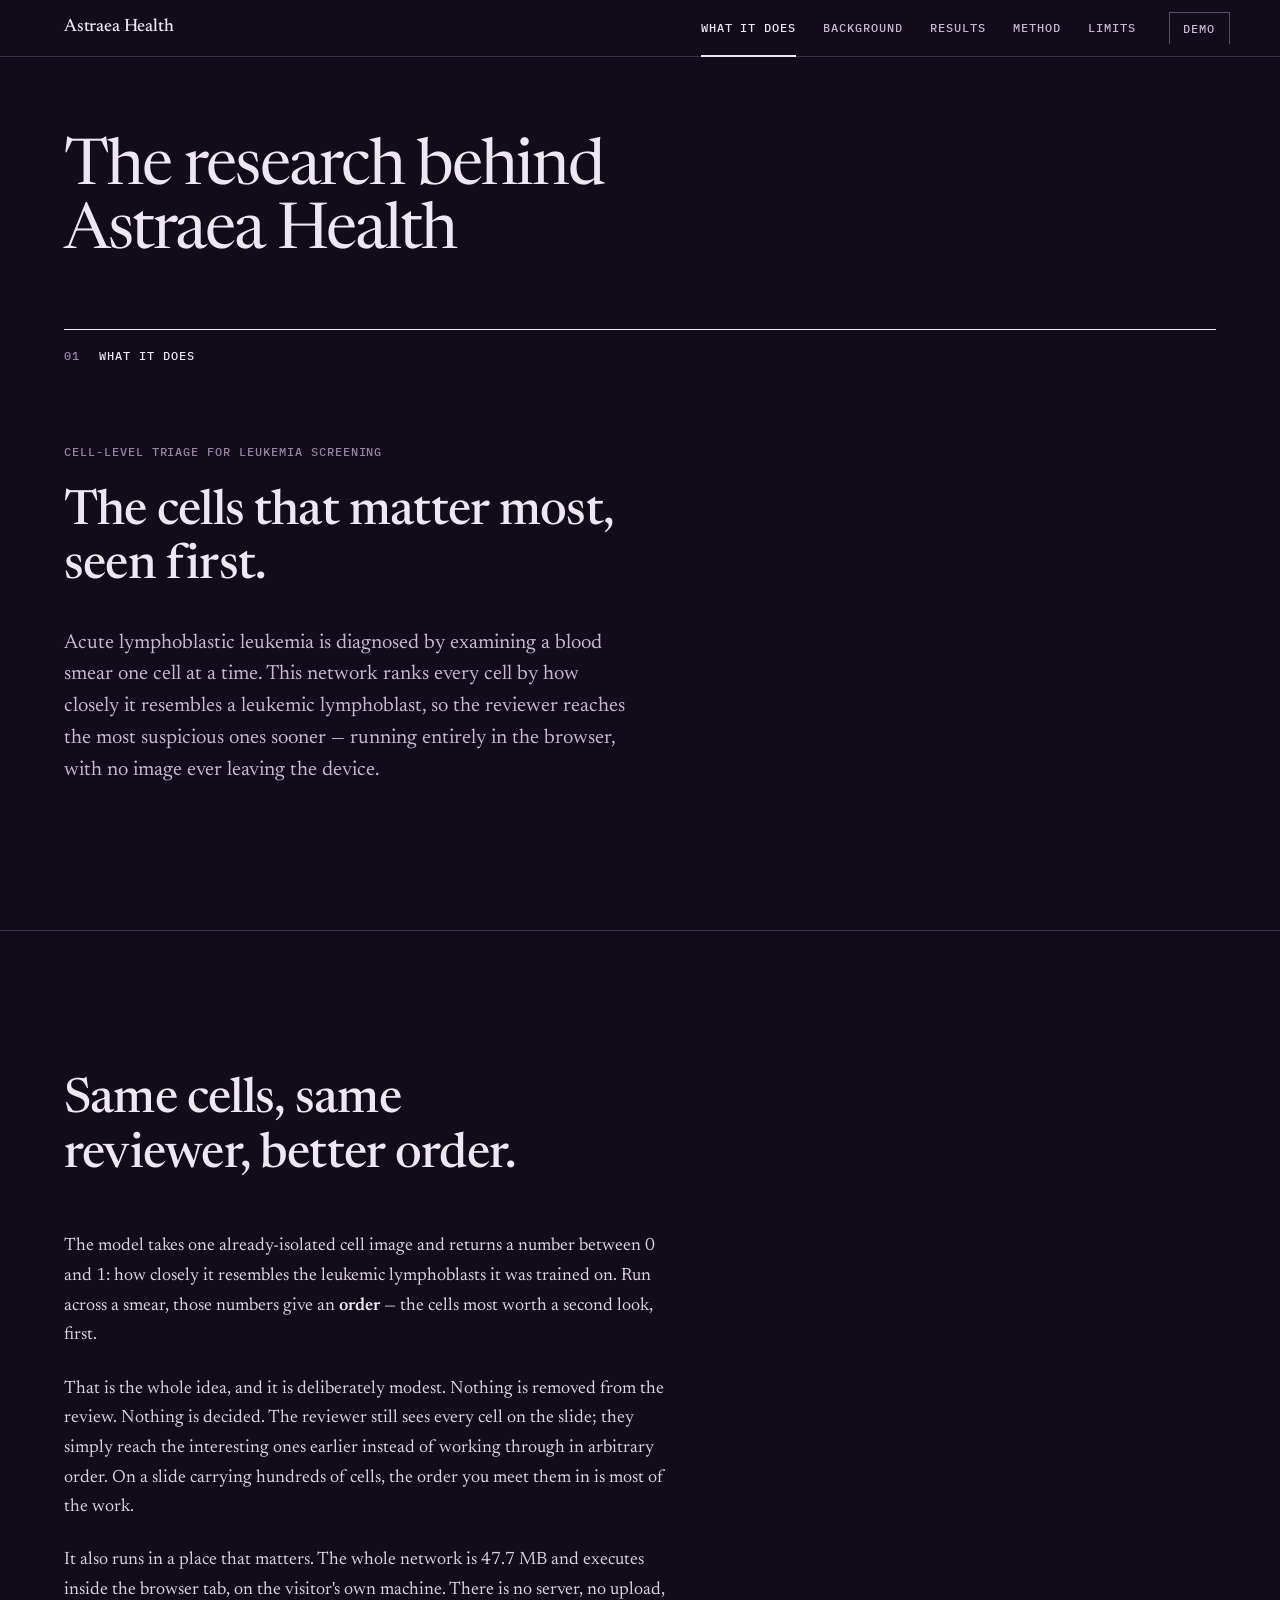
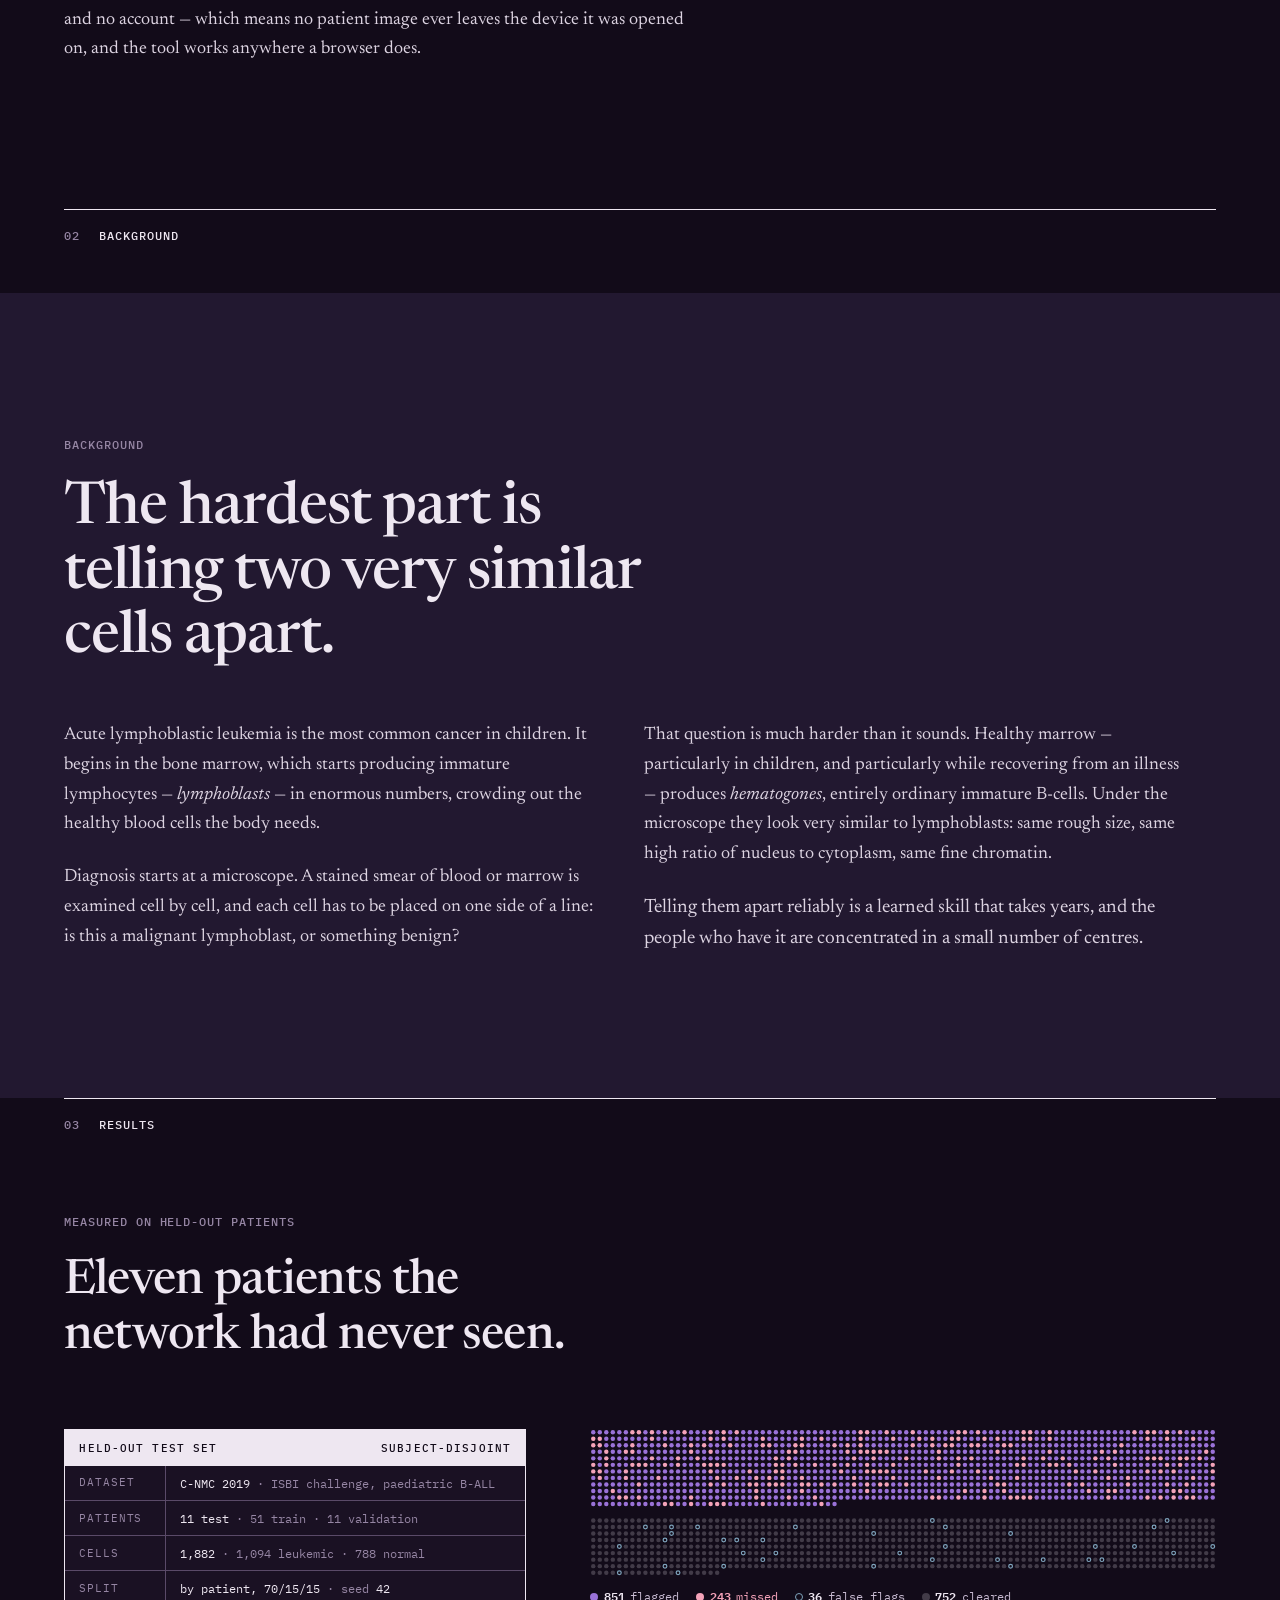
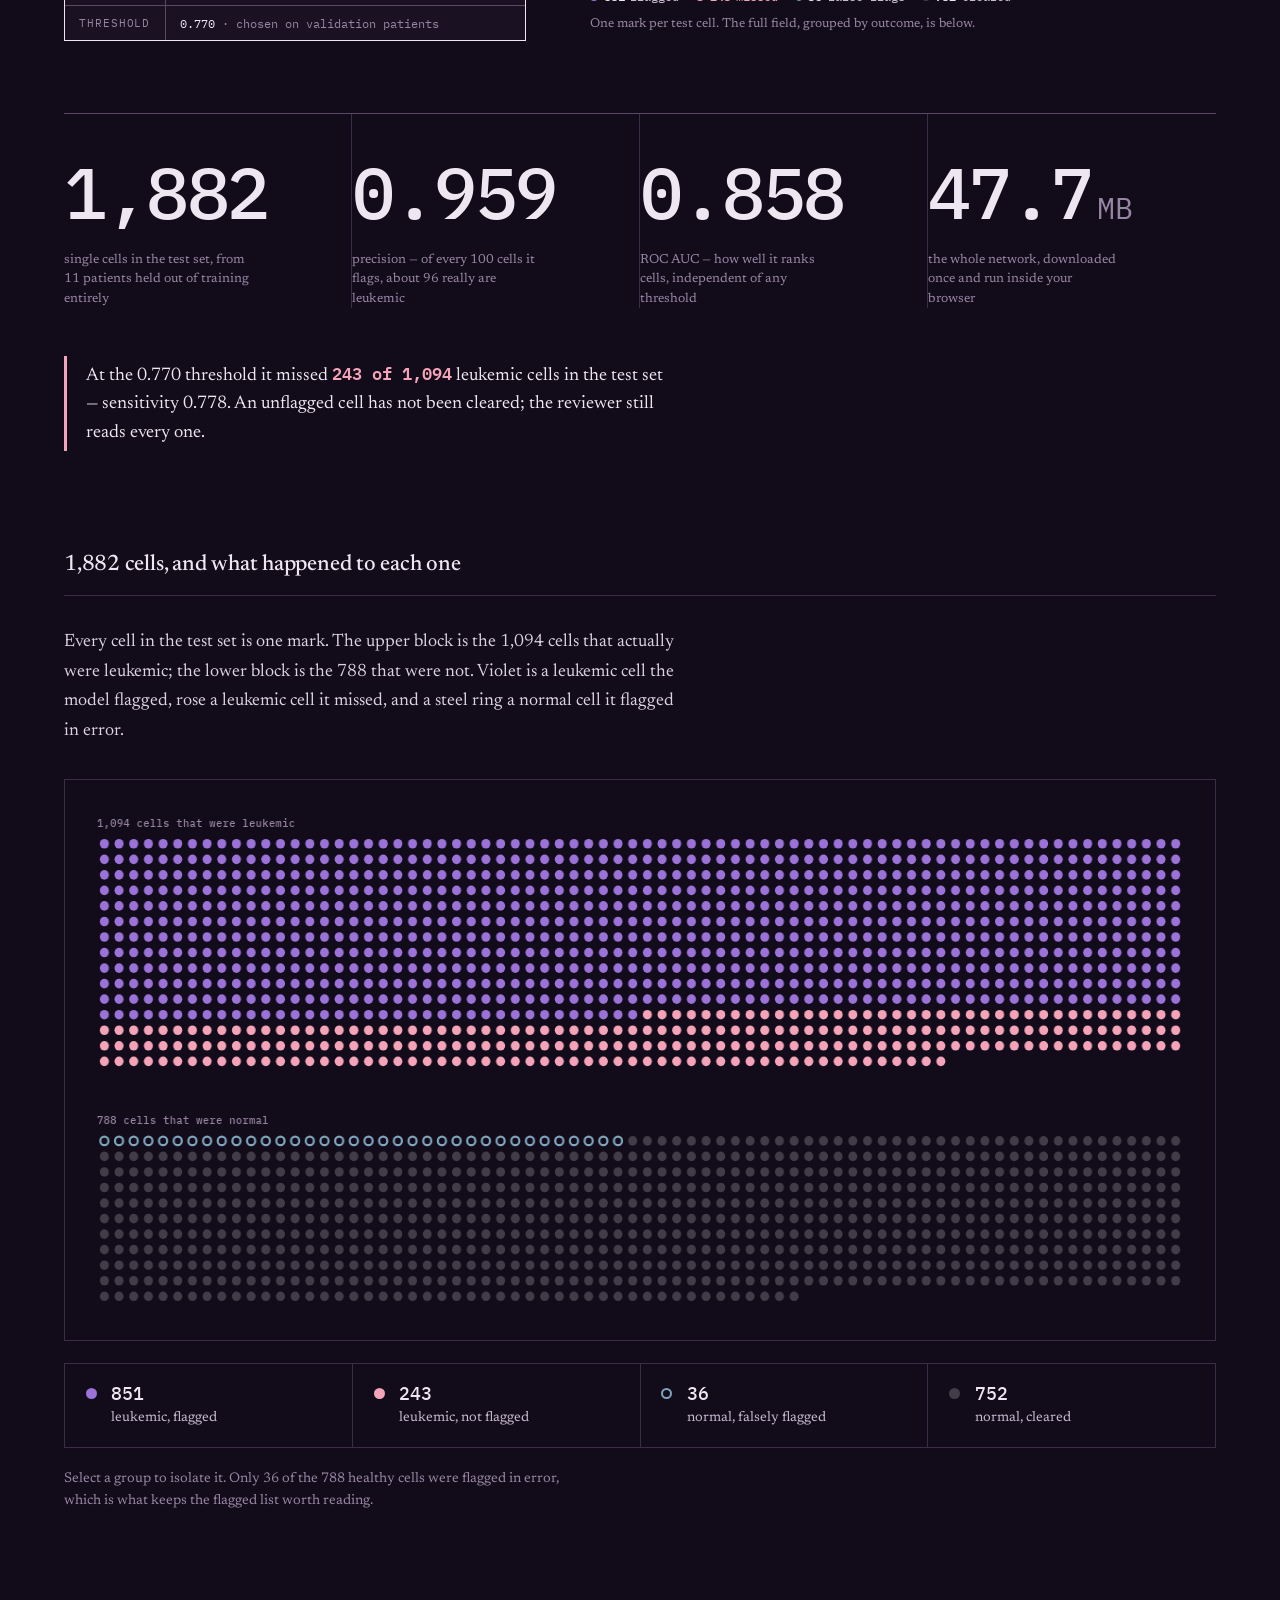
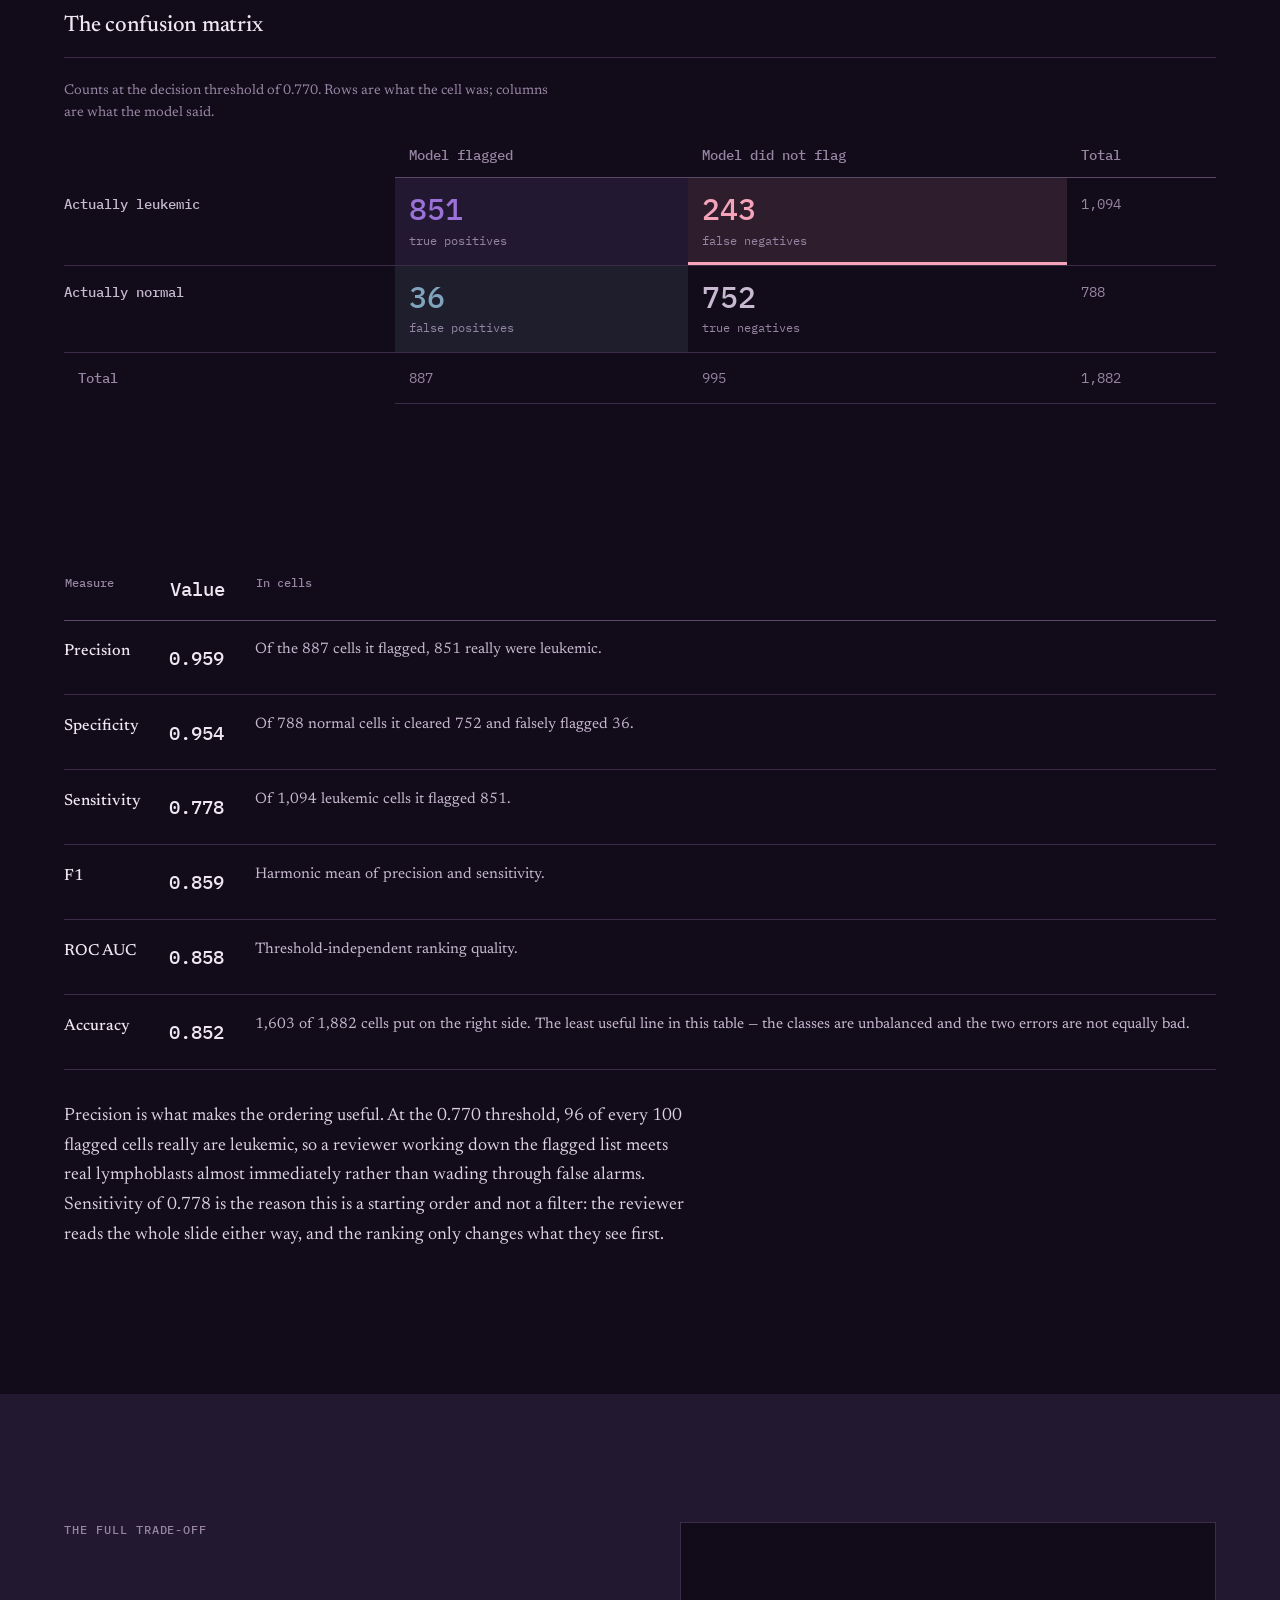
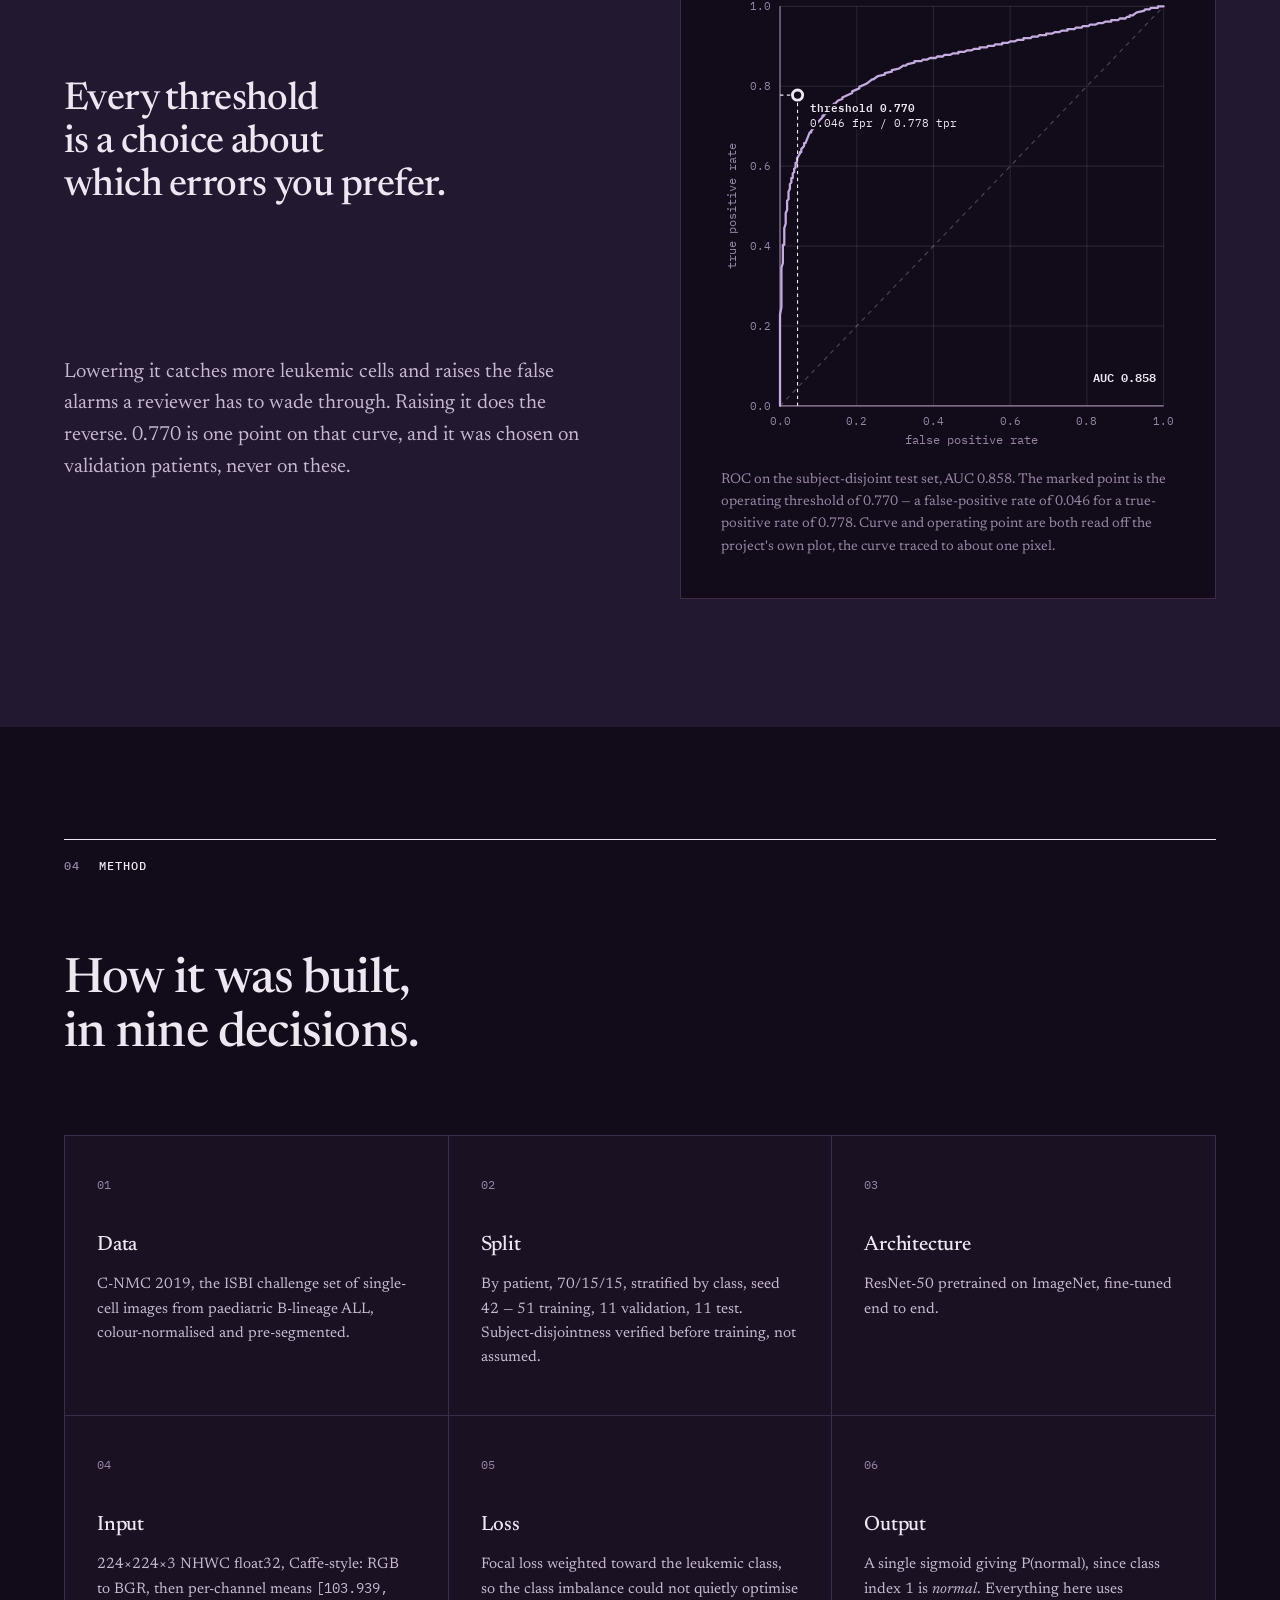
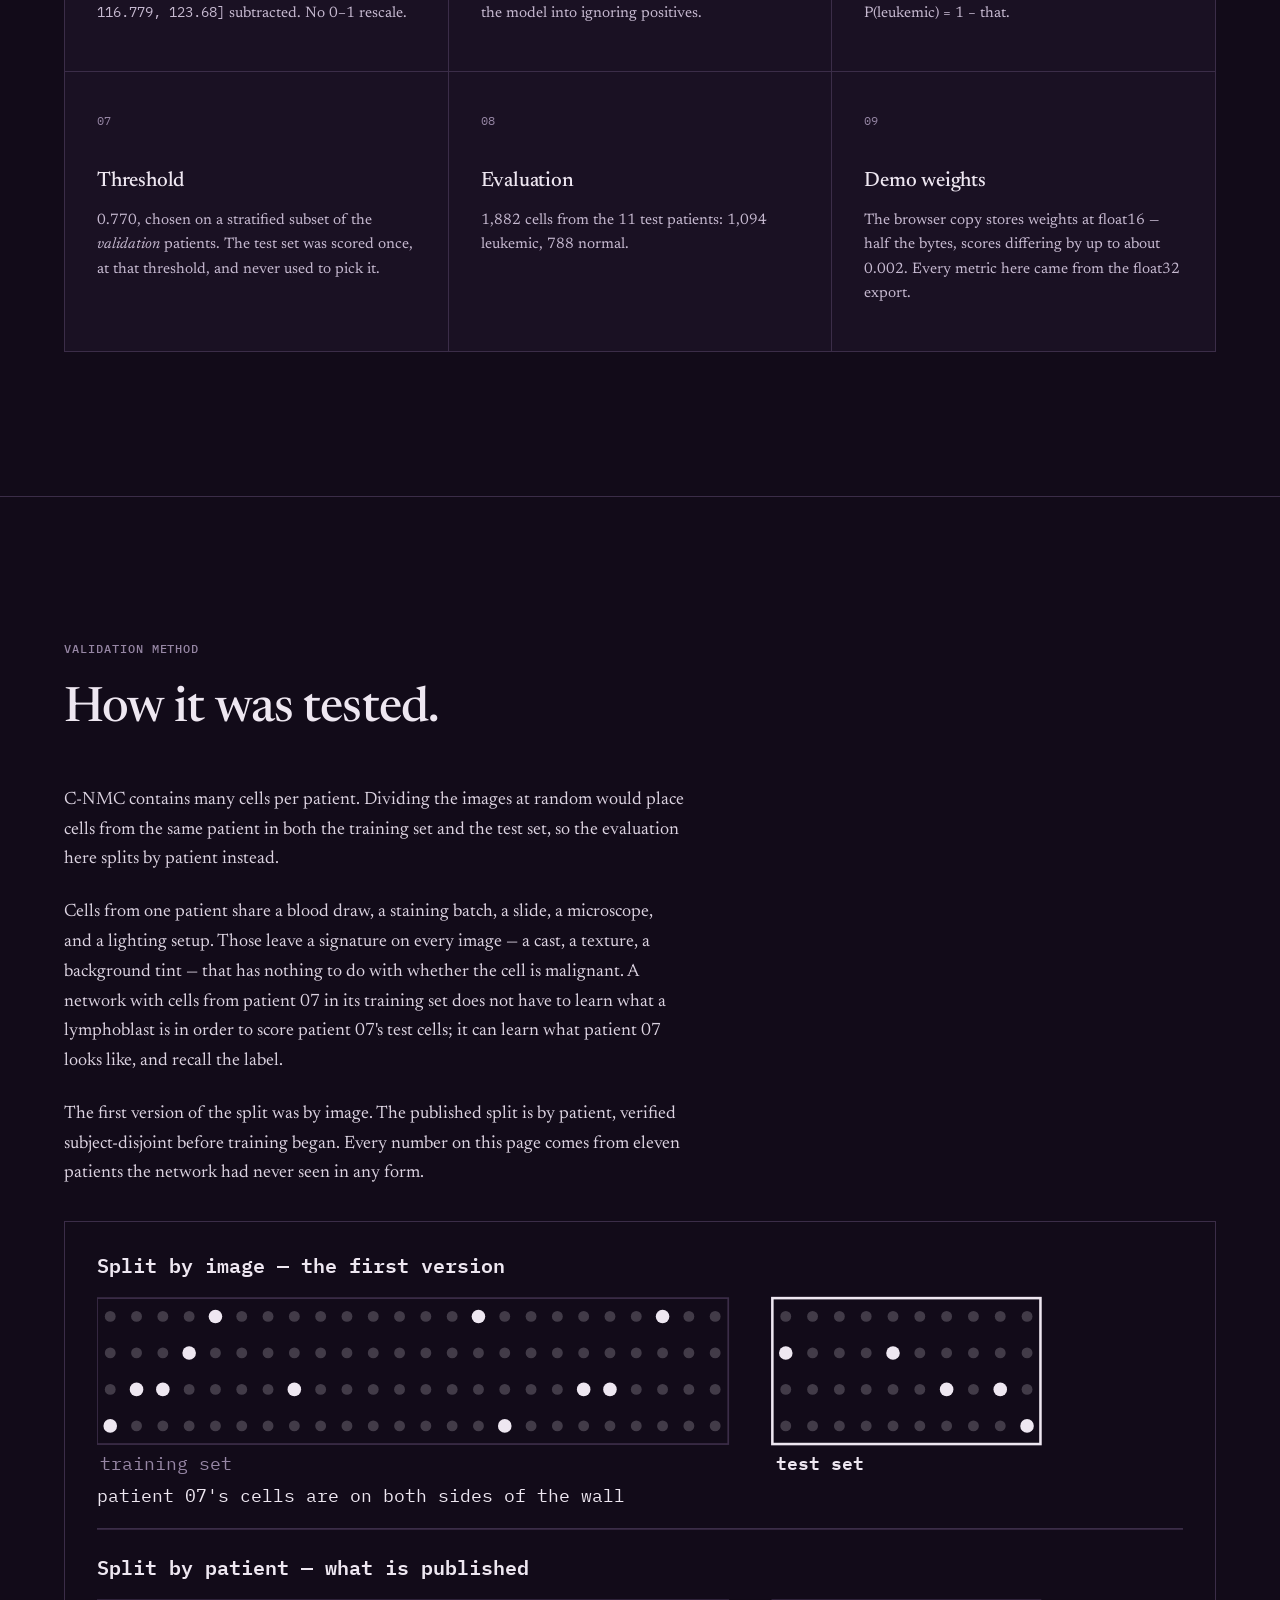
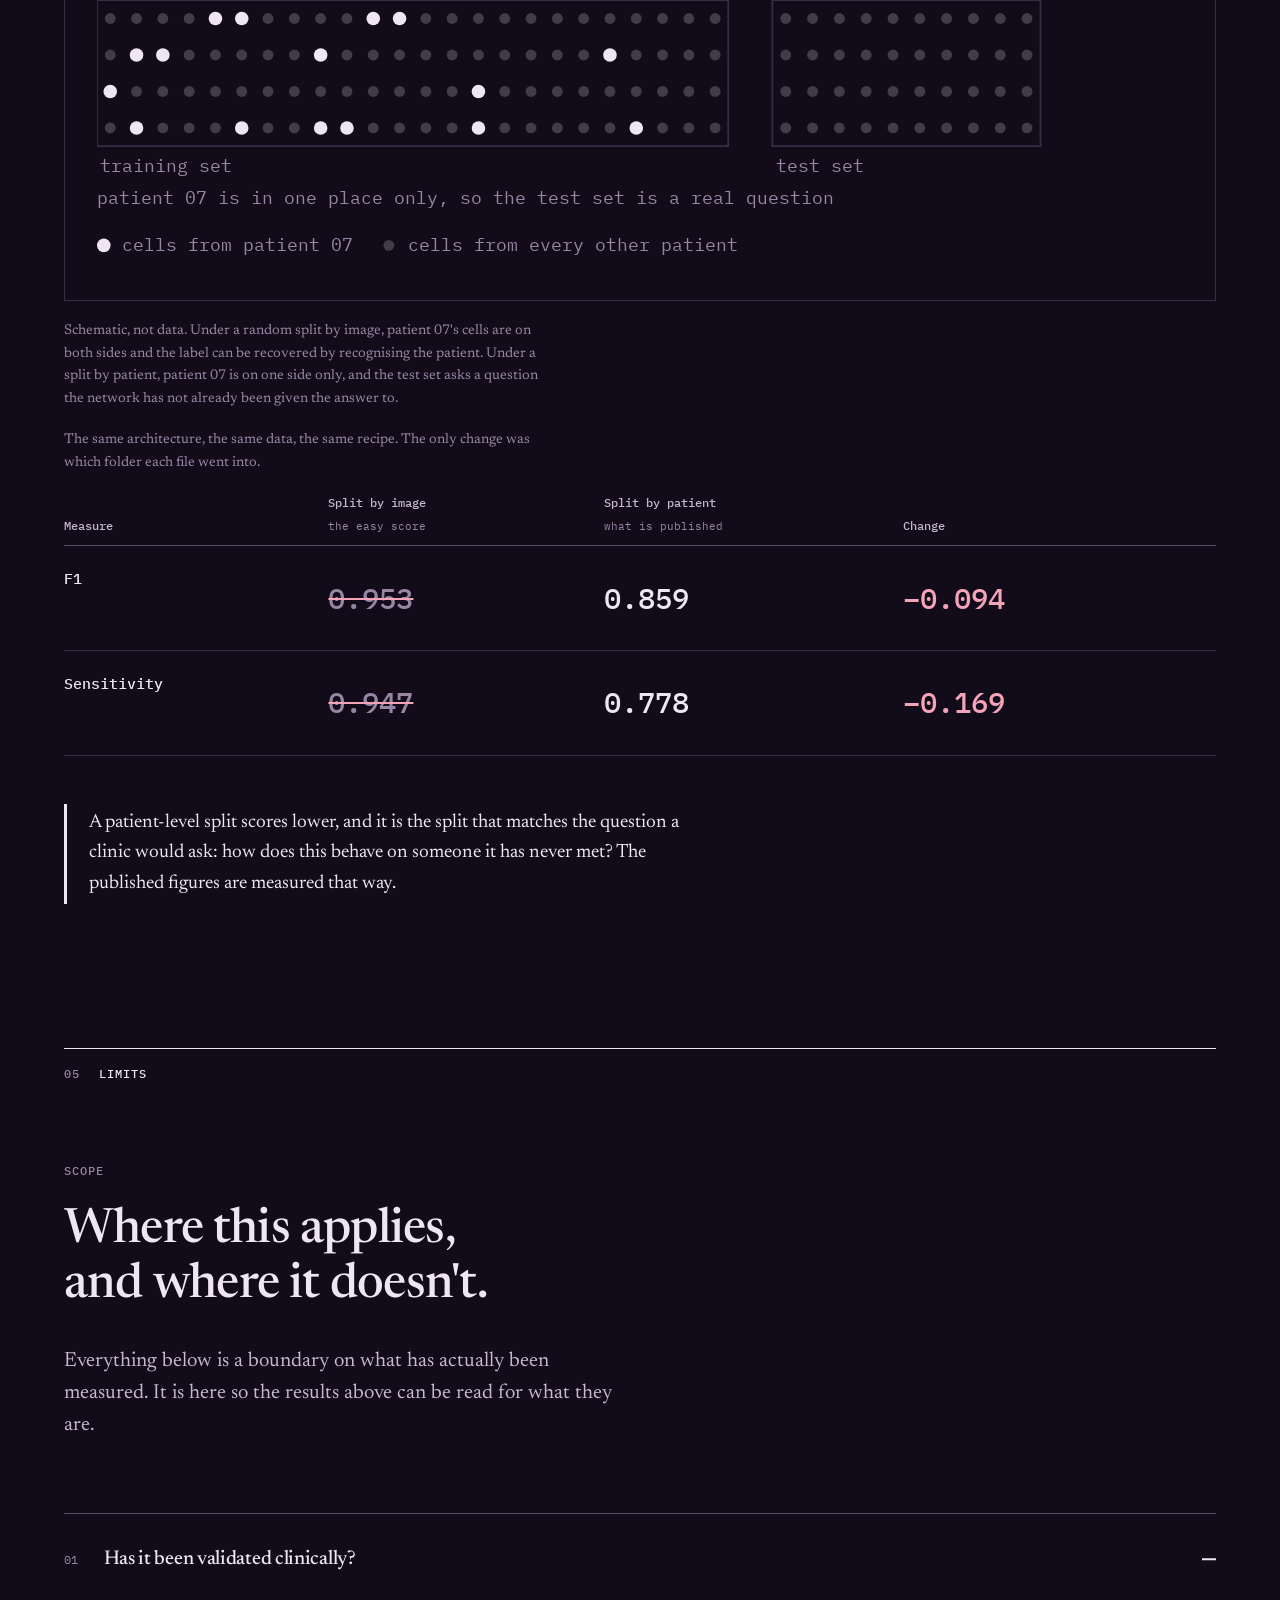
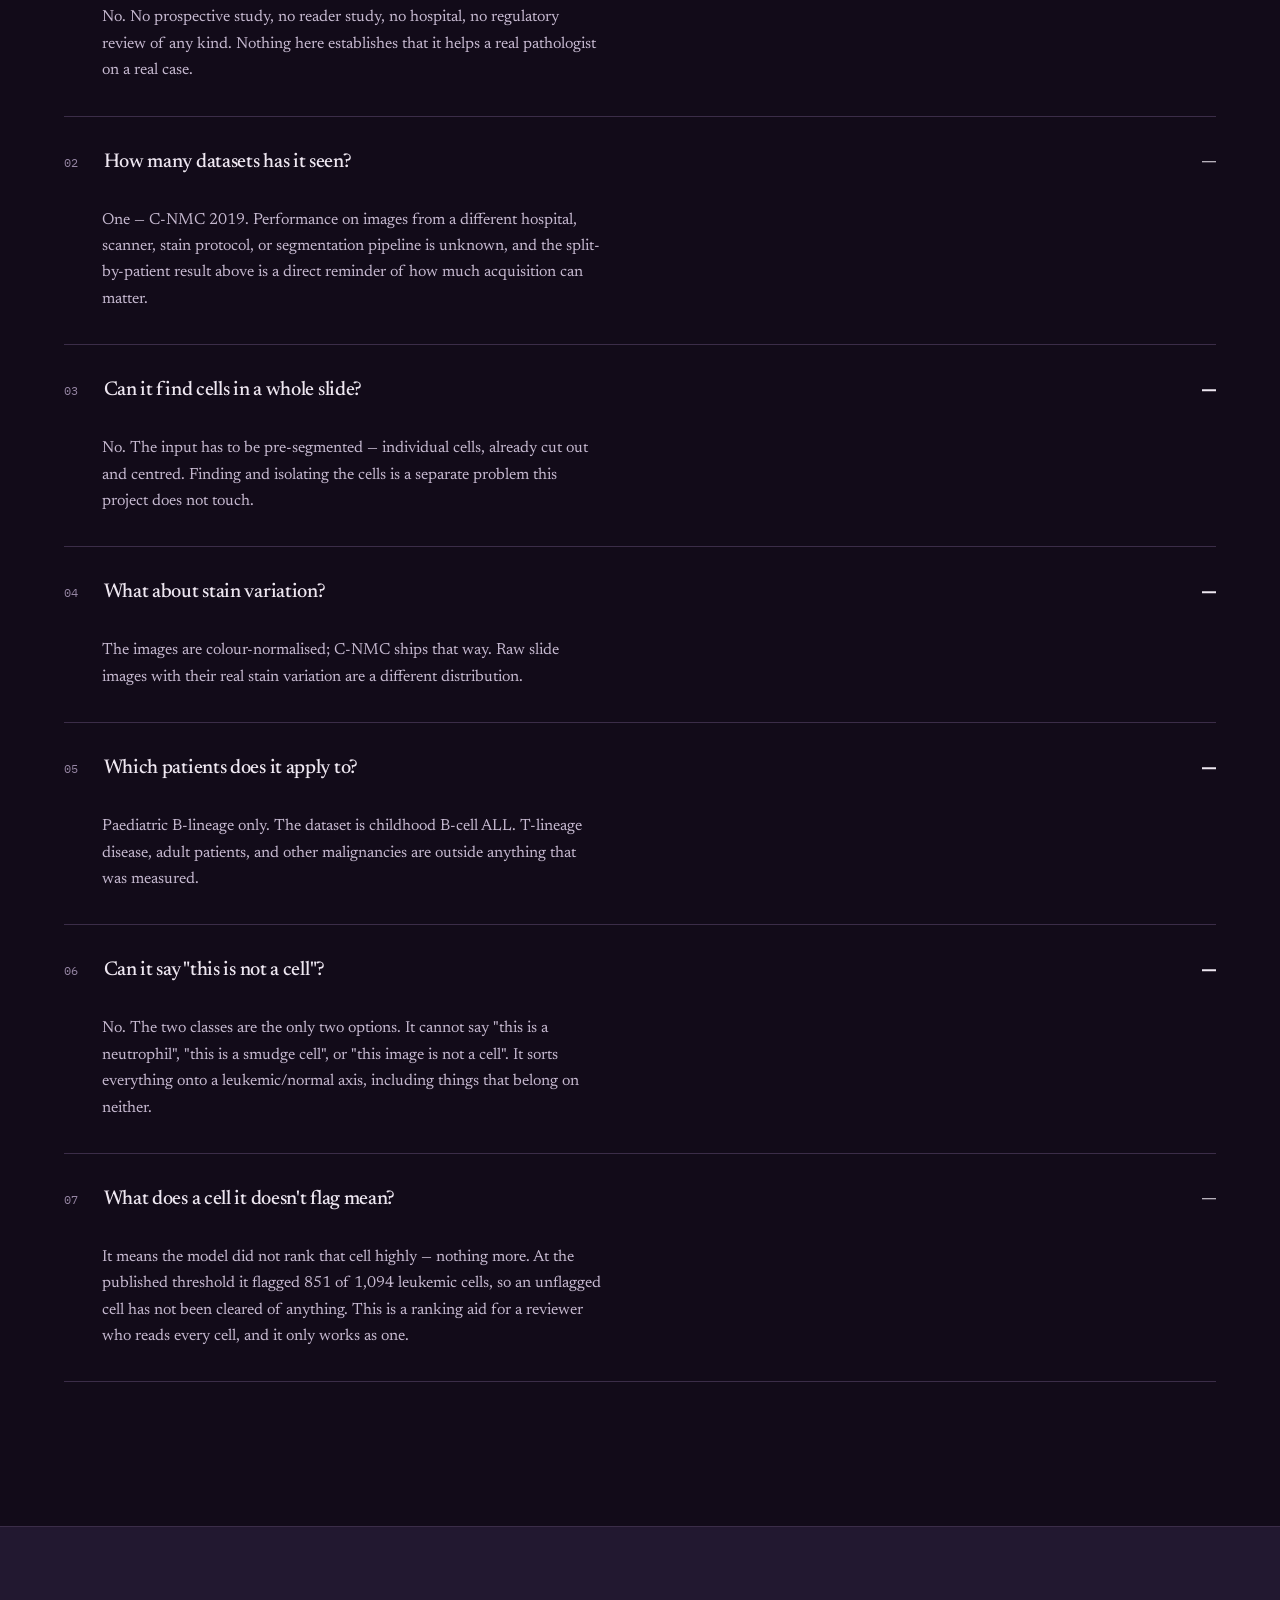
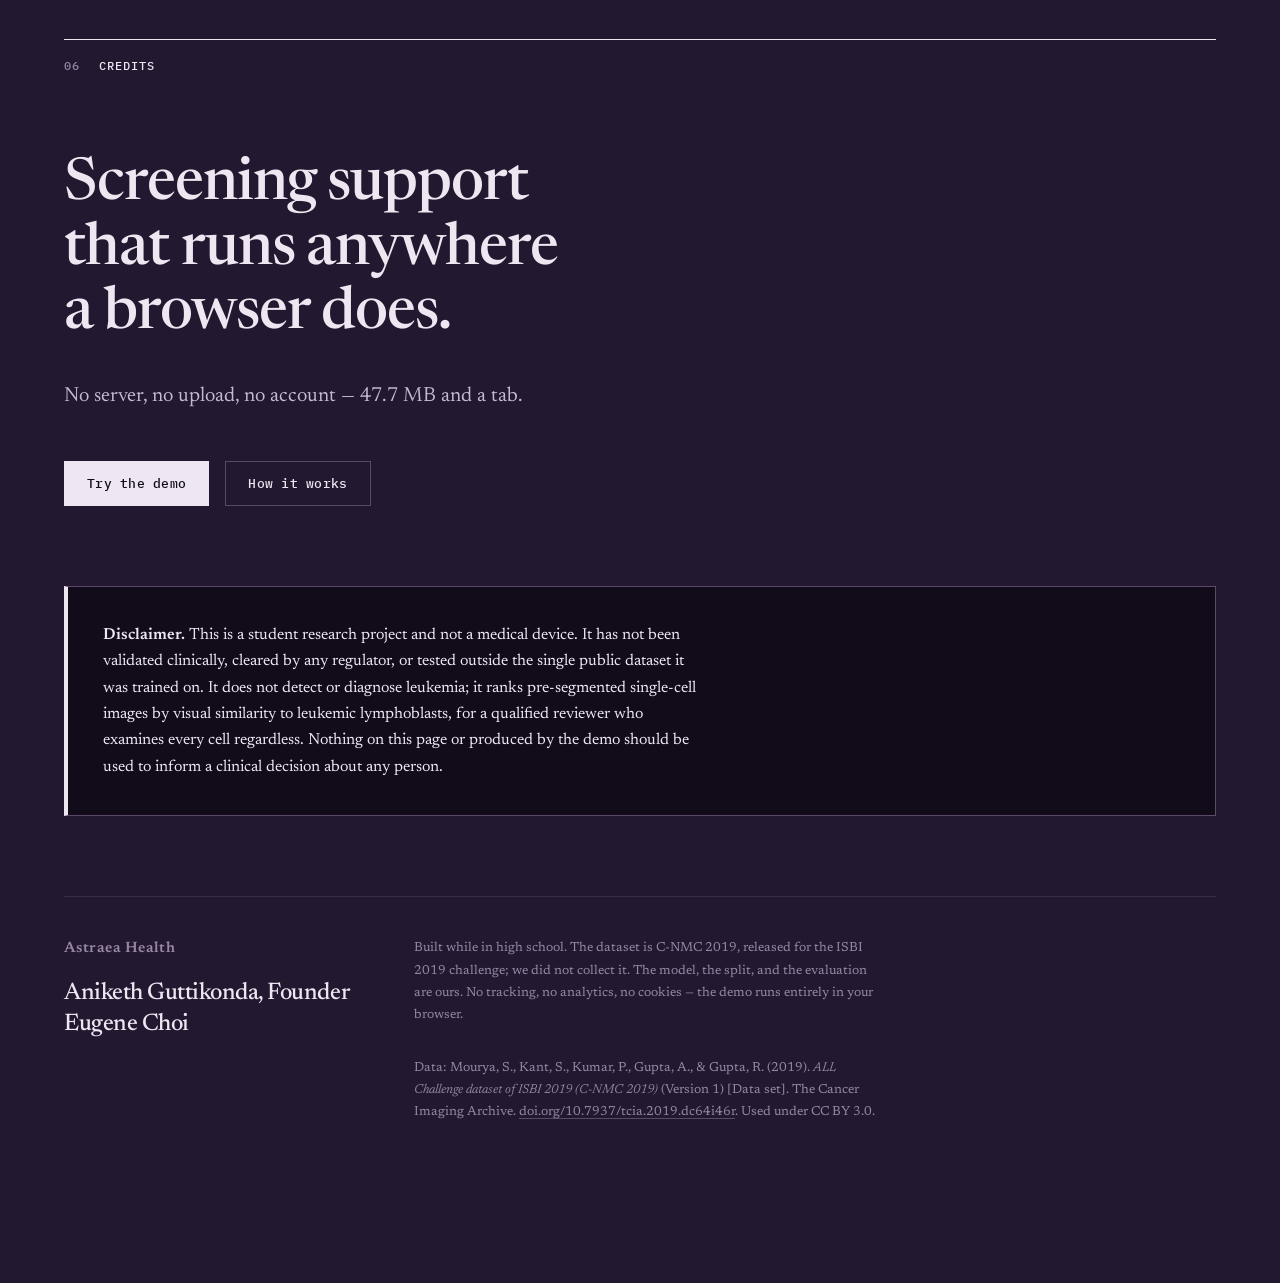
==== commit 3cad9315: "Cinematic redesign: dark ground, darkfield cell, three pages The landing page is now the cover alone" ====
--- a/research.html
+++ b/research.html
@@ -13,9 +13,9 @@
      a tag because JSON forbids comments.
 
      The site is served from the custom domain in CNAME. Moving it again
-     means editing those in both index.html and research.html, plus:
+     means editing those in index.html, research.html and demo.html, plus:
          robots.txt    the `Sitemap:` line
-         sitemap.xml   both `<loc>` lines
+         sitemap.xml   all three `<loc>` lines
      The root URL keeps its trailing slash (canonical, og:url, JSON-LD "url"
      and the first <loc>); a canonical that disagrees with the served URL by
      a slash is treated as a different page. URLs ending in a filename take
@@ -37,7 +37,7 @@
 <meta property="og:image:type" content="image/png">
 <meta property="og:image:width" content="1200">
 <meta property="og:image:height" content="630">
-<meta property="og:image:alt" content="A typographic card on pale pink paper: a small violet dot, the title &quot;Cell-level triage for acute lymphoblastic leukemia&quot; in dark violet ink, a line reading 0.959 precision, 0.858 AUC, 1,882 cells, and beneath it in rose: missed 243 of 1,094 leukemic cells.">
+<meta property="og:image:alt" content="A typographic card on a deep violet-black ground: a small violet dot, the title &quot;Cell-level triage for acute lymphoblastic leukemia&quot; in pale ink, a line reading 0.959 precision, 0.858 AUC, 1,882 cells, and beneath it in rose: missed 243 of 1,094 leukemic cells.">
 
 <meta name="twitter:card" content="summary_large_image">
 <meta name="twitter:title" content="Cell-level triage for leukemia – Astraea Health">
@@ -59,20 +59,20 @@
   "disambiguatingDescription": "A student research project, not a medical device. It ranks pre-segmented single-cell images by visual similarity to leukemic lymphoblasts for a qualified reviewer; it does not detect or diagnose leukemia and must not inform a clinical decision."
 }
 </script>
-<meta name="color-scheme" content="light">
-<meta name="theme-color" content="#F7F2F4">
-<link rel="icon" href="data:image/svg+xml,%3Csvg xmlns='http://www.w3.org/2000/svg' viewBox='0 0 32 32'%3E%3Crect width='32' height='32' fill='%23F7F2F4'/%3E%3Ccircle cx='16' cy='16' r='9' fill='%2356287E' opacity='.22'/%3E%3Ccircle cx='14' cy='14' r='5.5' fill='%2356287E'/%3E%3C/svg%3E">
+<meta name="color-scheme" content="dark">
+<meta name="theme-color" content="#120B19">
+<link rel="icon" href="data:image/svg+xml,%3Csvg xmlns='http://www.w3.org/2000/svg' viewBox='0 0 32 32'%3E%3Crect width='32' height='32' fill='%23120B19'/%3E%3Ccircle cx='16' cy='16' r='9' fill='%239A72D8' opacity='.22'/%3E%3Ccircle cx='14' cy='14' r='5.5' fill='%239A72D8'/%3E%3C/svg%3E">
 <link rel="preload" href="fonts/newsreader.woff2" as="font" type="font/woff2" crossorigin>
 <link rel="preload" href="fonts/ibm-plex-mono-500.woff2" as="font" type="font/woff2" crossorigin>
 <link rel="stylesheet" href="style.css">
 <script>
 /* Runs before first paint. Marks the document as scripted. Anchors that
-   belong to the landing page (the cover, What it does, the demo) forward
-   there, keeping the hash, in case a link was built against the wrong page. */
+   belong to the landing page or the demo forward there, keeping the hash,
+   in case a link was built against the wrong page. */
 (function () {
   var h = (location.hash || '').slice(1);
-  var I = { 'top':1, 'why':1, 'what':1, 'intro':1, 'demo':1, 'sec-demo':1, 'overview':1 };
-  if (I[h]) { location.replace('index.html#' + h); return; }
+  if ({ 'demo':1, 'sec-demo':1, 'onward':1 }[h]) { location.replace('demo.html#' + h); return; }
+  if ({ 'top':1, 'why':1 }[h]) { location.replace('index.html#' + h); return; }
   document.documentElement.className += ' js';
 })();
 </script>
@@ -90,12 +90,12 @@
     <nav class="nav__nav" aria-label="Sections">
       <ul class="nav__list" id="navList">
         <li hidden><a href="index.html#why">Why</a></li><!-- hidden until the Why text is supplied -->
-        <li><a href="index.html#what">What it does</a></li>
-        <li><a href="index.html#demo">Demo</a></li>
-        <li class="nav__split"><a href="#background">Background</a></li>
+        <li><a href="#what">What it does</a></li>
+        <li><a href="#background">Background</a></li>
         <li><a href="#results">Results</a></li>
         <li><a href="#method">Method</a></li>
         <li><a href="#limits">Limits</a></li>
+        <li class="nav__demo"><a href="demo.html#demo">Demo</a></li>
       </ul>
     </nav>
   </div>
@@ -109,36 +109,21 @@
   </div>
 </header>
 
-<!-- ─────────────────────────────  background  ───────────────────────────── -->
-<div class="group" id="background">
-<div class="wrap"><h2 class="runhead"><span class="runhead__i">01</span>Background</h2></div>
-
-<section class="statement">
-  <div class="wrap">
-    <p class="eyebrow" data-reveal>background</p>
-    <h2 class="h-statement">
-      <span class="mask"><span>The hardest part is</span></span>
-      <span class="mask"><span>telling two very similar</span></span>
-      <span class="mask"><span>cells apart.</span></span>
-    </h2>
-    <div class="statement__body prose">
-      <div data-reveal>
-        <p>Acute lymphoblastic leukemia is the most common cancer in children. It begins in the
-        bone marrow, which starts producing immature lymphocytes — <em>lymphoblasts</em> — in
-        enormous numbers, crowding out the healthy blood cells the body needs.</p>
-        <p>Diagnosis starts at a microscope. A stained smear of blood or marrow is examined cell
-        by cell, and each cell has to be placed on one side of a line: is this a malignant
-        lymphoblast, or something benign?</p>
-      </div>
-      <div data-reveal>
-        <p>That question is much harder than it sounds. Healthy marrow — particularly in children,
-        and particularly while recovering from an illness — produces <em>hematogones</em>, entirely
-        ordinary immature B-cells. Under the microscope they look very similar to lymphoblasts:
-        same rough size, same high ratio of nucleus to cytoplasm, same fine chromatin.</p>
-        <p class="lead">Telling them apart reliably is a learned skill that takes years, and the
-        people who have it are concentrated in a small number of centres.</p>
-      </div>
-    </div>
+<!-- ─────────────────────────────  what it does  ───────────────────────────── -->
+<div class="group" id="what">
+<div class="wrap"><h2 class="runhead"><span class="runhead__i">01</span>What it does</h2></div>
+
+<section class="section section--lead" id="intro">
+  <div class="wrap">
+    <p class="eyebrow" data-reveal>cell-level triage for leukemia screening</p>
+    <h2 class="h-section">
+      <span class="mask"><span>The cells that matter most,</span></span>
+      <span class="mask"><span>seen first.</span></span>
+    </h2>
+    <p class="subhead" data-reveal>Acute lymphoblastic leukemia is diagnosed by examining a blood
+      smear one cell at a time. This network ranks every cell by how closely it resembles a leukemic
+      lymphoblast, so the reviewer reaches the most suspicious ones sooner — running entirely in the
+      browser, with no image ever leaving the device.</p>
   </div>
 </section>
 
@@ -167,9 +152,45 @@
 
 </div>
 
+<!-- ─────────────────────────────  background  ───────────────────────────── -->
+<div class="group" id="background">
+<div class="wrap"><h2 class="runhead"><span class="runhead__i">02</span>Background</h2></div>
+
+<section class="statement">
+  <div class="wrap">
+    <p class="eyebrow" data-reveal>background</p>
+    <h2 class="h-statement">
+      <span class="mask"><span>The hardest part is</span></span>
+      <span class="mask"><span>telling two very similar</span></span>
+      <span class="mask"><span>cells apart.</span></span>
+    </h2>
+    <div class="statement__body prose">
+      <div data-reveal>
+        <p>Acute lymphoblastic leukemia is the most common cancer in children. It begins in the
+        bone marrow, which starts producing immature lymphocytes — <em>lymphoblasts</em> — in
+        enormous numbers, crowding out the healthy blood cells the body needs.</p>
+        <p>Diagnosis starts at a microscope. A stained smear of blood or marrow is examined cell
+        by cell, and each cell has to be placed on one side of a line: is this a malignant
+        lymphoblast, or something benign?</p>
+      </div>
+      <div data-reveal>
+        <p>That question is much harder than it sounds. Healthy marrow — particularly in children,
+        and particularly while recovering from an illness — produces <em>hematogones</em>, entirely
+        ordinary immature B-cells. Under the microscope they look very similar to lymphoblasts:
+        same rough size, same high ratio of nucleus to cytoplasm, same fine chromatin.</p>
+        <p class="lead">Telling them apart reliably is a learned skill that takes years, and the
+        people who have it are concentrated in a small number of centres.</p>
+      </div>
+    </div>
+  </div>
+</section>
+
+
+</div>
+
 <!-- ─────────────────────────────  results  ───────────────────────────── -->
 <div class="group" id="results">
-<div class="wrap"><h2 class="runhead"><span class="runhead__i">02</span>Results</h2></div>
+<div class="wrap"><h2 class="runhead"><span class="runhead__i">03</span>Results</h2></div>
 
 <section class="section" id="sec-results">
   <div class="wrap">
@@ -355,7 +376,7 @@
 
 <!-- ─────────────────────────────  method  ───────────────────────────── -->
 <div class="group" id="method">
-<div class="wrap"><h2 class="runhead"><span class="runhead__i">03</span>Method</h2></div>
+<div class="wrap"><h2 class="runhead"><span class="runhead__i">04</span>Method</h2></div>
 
 <!-- ─────────────────────────────  method cards  ───────────────────────────── -->
 <section class="section" id="sec-method">
@@ -467,7 +488,7 @@
 <!-- ─────────────────────────────  scope  ───────────────────────────── -->
 <section class="section group" id="limits">
   <div class="wrap">
-    <h2 class="runhead"><span class="runhead__i">04</span>Limits</h2>
+    <h2 class="runhead"><span class="runhead__i">05</span>Limits</h2>
     <p class="eyebrow" data-reveal>scope</p>
     <h2 class="h-section">
       <span class="mask"><span>Where this applies,</span></span>
@@ -544,7 +565,7 @@
 <!-- ─────────────────────────────  closing  ───────────────────────────── -->
 <footer class="cta group" id="credits">
   <div class="wrap">
-    <h2 class="runhead"><span class="runhead__i">05</span>Credits</h2>
+    <h2 class="runhead"><span class="runhead__i">06</span>Credits</h2>
     <h2 class="h-statement">
       <span class="mask"><span>Screening support</span></span>
       <span class="mask"><span>that runs anywhere</span></span>
@@ -552,7 +573,7 @@
     </h2>
     <p class="subhead" data-reveal>No server, no upload, no account — 47.7 MB and a tab.</p>
     <div class="btn-row" data-reveal>
-      <a class="btn" href="index.html#sec-demo">Try the demo</a>
+      <a class="btn" href="demo.html">Try the demo</a>
       <a class="btn-ghost" href="#sec-method">How it works</a>
     </div>
 
--- a/style.css
+++ b/style.css
@@ -30,8 +30,8 @@
 /* ============================================================================
    Leukemic lymphoblast screening aid — slide-field build
 
-   A pale pink ground, like the empty field of a stained smear, with violet
-   ink at varying alpha. Three hues, and each one means exactly one thing:
+   A deep violet-black ground with pale ink, like a slide under darkfield
+   illumination. Three hues, and each one means exactly one thing:
      --violet  a leukemic cell the model flagged
      --rose    a missed call: a leukemic cell the model did not flag
      --steel   benign: a normal cell (here, one flagged in error)
@@ -42,37 +42,60 @@
    ========================================================================= */
 
 :root{
-  --paper:      #F7F2F4;
-  --paper-2:    #EFE6EB;
-  --ink:        #2E1A3D;
-
-  --raised:     #FCF9FA;            /* specimen label, demo frame, cards, open menu */
-
-  --ink-sub:    rgba(46,26,61,.90);
-  /* Solid, not alpha: a translucent ink lands on a different colour over
-     every tint it crosses. Contrast, measured: --ink-soft 6.96:1 on paper,
-     7.36 on --raised, 6.30 on --paper-2. */
-  --ink-soft:   #5E4C6C;
-  /* --ink-note carries the figcaptions, table headers, small mono labels and
-     demo instructions, which is where most of the page's hedging lives, so it
-     has to clear AA on every ground it lands on: 5.68:1 on paper, 6.01 on
-     --raised, 5.15 on --paper-2, and above 4.5 on each confusion-matrix tint. */
-  --ink-note:   #6A5A76;
-  --ink-faint:  rgba(46,26,61,.16);
-  --hairline:   #D8C9D3;
+  /* ── grounds ─────────────────────────────────────────────────────────────
+     A deep violet-black, flat everywhere. Gradients, haze and glow exist only
+     inside the rendered cover scene; no page surface carries a gradient, a
+     vignette or a shadow. --paper and --paper-2 are the old names for the two
+     main grounds and are kept so every rule that reads them follows along. */
+  --ground:     #120B19;
+  --band:       #221830;            /* statement band, ROC band, footer */
+  --raised:     #1A1123;            /* specimen label, demo frame, cards, open menu */
+  --paper:      var(--ground);
+  --paper-2:    var(--band);
+
+  /* ── ink ─────────────────────────────────────────────────────────────────
+     Measured (WCAG 2.x) on ground / raised / band:
+       --ink        #EEE7F1  15.94 / 15.10 / 13.97
+       --ink-sub    #DCD3E1  13.24 / 12.54 / 11.60
+       --ink-soft   #C6B9D0  10.35 /  9.80 /  9.06
+       --ink-note   #9686A4   5.74 /  5.44 /  5.03, and at least 4.6 on each
+                             confusion-matrix tint below
+       --ink-quiet  #9282A0   5.45 on ground, 4.77 on band: the cover's corner
+                             annotations and the illustration credit. Those sit
+                             over the rendered scene, where haze and the out-of-
+                             focus cells lift the ground to about #231A2F at
+                             worst; this is the quietest ink that still clears
+                             AA against the brightest pixel behind any of them
+                             (one step darker, #8A7A98, measured 4.40 there) */
+  --ink:        #EEE7F1;
+  --ink-sub:    #DCD3E1;
+  --ink-soft:   #C6B9D0;
+  --ink-note:   #9686A4;
+  --ink-quiet:  #9282A0;
+  --ink-faint:  rgba(238,231,241,.22);     /* "cleared" dots: deliberately faint, 1.8:1 */
+  --hairline:   #3B2D48;
   --rule:       var(--hairline);
-  --rule-bold:  rgba(46,26,61,.28);
-
-  --violet:      #56287E;
-  --violet-soft: rgba(86,40,126,.09);
-  --rose:        #B03A5B;
-  --rose-soft:   rgba(176,58,91,.10);
-  --steel:       #3D5A6C;
-  --steel-soft:  rgba(61,90,108,.10);
+  --rule-bold:  #5A4A68;
+
+  /* ── class hues ──────────────────────────────────────────────────────────
+     Same three meanings as ever, lifted to read on the dark ground:
+       --violet  a leukemic cell the model flagged      5.31 / 5.03 / 4.65
+       --steel   a normal cell (flagged in error)       7.30 / 6.91 / 6.40
+       --rose    a leukemic cell the model missed       9.92 / 9.39 / 8.69
+     They are spaced in brightness as well as hue (violet:steel 1.38,
+     steel:rose 1.36, violet:rose 1.87) so a reader who cannot separate the
+     hues can still separate the marks. The first attempt had violet and rose
+     at nearly equal brightness (1.06); do not let them drift back together. */
+  --violet:      #9A72D8;
+  --violet-soft: rgba(154,114,216,.12);
+  --rose:        #F4A3B9;
+  --rose-soft:   rgba(244,163,185,.12);
+  --steel:       #7FA4BC;
+  --steel-soft:  rgba(127,164,188,.12);
 
   /* structural colour is ink, never a cell hue */
   --accent:      var(--ink);
-  --accent-soft: rgba(46,26,61,.07);
+  --accent-soft: rgba(238,231,241,.06);
 
   --serif: 'Newsreader', Georgia, 'Times New Roman', serif;
   --mono:  'IBM Plex Mono', ui-monospace, SFMono-Regular, Menlo, monospace;
@@ -86,7 +109,7 @@
   --maxw: 1440px;
   --ease: cubic-bezier(.22,.61,.36,1);
 
-  color-scheme: light;
+  color-scheme: dark;
 }
 
 *,*::before,*::after{ box-sizing:border-box; }
@@ -195,6 +218,12 @@
 .nav__list li{ display:flex; }
 /* a hairline between this page's links and the other page's */
 .nav__split{ position:relative; margin-left:.85rem; }
+/* Demo is the one destination you act on rather than read, so it sits apart
+   at the end of the bar, outlined */
+.nav__demo{ margin-left:1.2rem; align-items:center; }
+.nav__demo a{ height:32px; border:1px solid var(--rule-bold); color:var(--ink); padding:0 1rem; }
+.nav__demo a::after{ display:none; }
+.nav__demo a:hover,.nav__demo a[aria-current]{ border-color:var(--ink); }
 .nav__split::before{ content:''; position:absolute; left:-.43rem; top:50%; height:14px;
   margin-top:-7px; width:1px; background:var(--rule-bold); }
 /* Nav labels are primary navigation set small, so they take --ink-soft
@@ -230,6 +259,8 @@
   .js .nav__list li:last-child a{ border-bottom:0; }
   /* in the column, the split is a gap and a firmer rule, not a tick */
   .js .nav__split{ margin:.6rem 0 0; border-top:1px solid var(--rule-bold); }
+  .js .nav__demo{ margin:.6rem 0 0; }
+  .js .nav__demo a{ height:48px; border:0; border-top:1px solid var(--rule-bold); padding:0; }
   .js .nav__split::before{ display:none; }
   .js .nav__list a::after{ left:0; right:auto; width:2rem; bottom:10px; }
   /* without JS there is no menu button: the links wrap under the wordmark
@@ -257,68 +288,79 @@
 @media (prefers-reduced-motion:reduce){ .js .loader{ transition:none; } }
 
 /* ══ cover ═══════════════════════════════════════════════════════════════
-   A tall cover with a sticky stage. The page scrolls at its own speed; the
-   stage simply stays in view while three panels of type pass over it, and
-   cover.js reads how far through the cover the visitor is to move the cell.
-   The canvas holds only transmitted light (white where there is no cell)
-   and is multiplied onto the page, so its background is the page itself.
-   Without JS there is no stage: the panels are plain text in order.
+   The whole landing page. A sticky stage holds the rendered cell; the page
+   scrolls natively and cover.js reads how far through the cover it is. The
+   type is annotation pinned to the stage's corners: the wordmark and its
+   sentence bottom-left, the supporting lines in small mono at the edges,
+   the illustration credit bottom-right at footnote weight. Three labels on
+   thin pointer lines name the parts of the illustrated cell.
+
+   Everything atmospheric (haze, glow, the out-of-focus cells) is drawn
+   inside the canvas. The page surface itself is flat --ground.
+
+   Without JS the stage is an ordinary block: no canvas, no labels, and the
+   text stacks in reading order.
    ═════════════════════════════════════════════════════════════════════ */
 .cover{ position:relative; }
-.cover__stage{ display:none; }
-/* The stage paints its own paper and isolates the blend: multiply has to
-   find the paper inside the stage, because the body's background is
-   propagated to the viewport and is not a backdrop the canvas can see. */
-.js .cover__stage{ display:block; position:sticky; top:var(--nav-h); background:var(--paper);
-  isolation:isolate;
-  height:calc(100vh - var(--nav-h)); height:calc(100svh - var(--nav-h)); overflow:hidden; }
-.cover__cell,.cover__field{ position:absolute; inset:0; width:100%; height:100%; display:block; }
-.cover__cell{ mix-blend-mode:multiply; }
-.cover__field{ display:none; }
+.cover__stage{ position:relative; padding:4rem var(--pad) 3rem; }
+.cover__cell,.cover__field,.cover__pointers,.cover__parts{ display:none; }
+
+.js .cover{ height:170vh; height:170svh; }
+.js .cover__stage{ position:sticky; top:var(--nav-h); padding:0; overflow:hidden;
+  background:var(--ground);
+  height:calc(100vh - var(--nav-h)); height:calc(100svh - var(--nav-h)); }
+.js .cover__cell{ display:block; position:absolute; inset:0; width:100%; height:100%; }
+.js .cover__field{ position:absolute; top:0; left:42%; width:58%; height:100%; }
 .cover--field .cover__cell{ display:none; }
-.cover--field .cover__field{ display:block; left:42%; width:58%; }
-/* The caption that stops anyone reading the cell as a photograph. Always
-   visible while the cell is; hidden with it when the fallback field draws. */
-.cover__caption{ position:absolute; right:var(--pad); bottom:1.4rem; margin:0; max-width:30ch;
-  font-family:var(--mono); font-size:.6875rem; letter-spacing:.04em; line-height:1.5;
-  color:var(--ink-note); background:var(--paper); padding:.35rem .6rem; text-align:right; }
-.cover--field .cover__caption{ display:none; }
-
-.cover__panel{ padding:4rem 0; }
-.js .cover__panels{ position:relative; z-index:1;
-  margin-top:calc(-1 * (100vh - var(--nav-h))); margin-top:calc(-1 * (100svh - var(--nav-h))); }
-.js .cover__panel{ min-height:75vh; min-height:75svh; display:flex; align-items:center; padding:0;
-  will-change:opacity; }
-.js .cover__panel--a{ min-height:calc(100vh - var(--nav-h)); min-height:calc(100svh - var(--nav-h));
-  align-items:flex-end; padding-bottom:7rem; }
-.js .cover__panel--c{ min-height:calc(75svh + 0px); }
-.cover__panel .wrap{ width:100%; }
-.cover__panel .wrap > *{ max-width:34rem; }
-
-.cover__name{ font-family:var(--display); font-weight:400; font-size:clamp(3.25rem,9.5vw,8.75rem);
-  line-height:.92; letter-spacing:-.035em; color:var(--ink); margin:0; max-width:none !important; }
+.cover--field .cover__field{ display:block; }
+
+/* the pointer lines and the three part labels, placed by cover.js on every
+   frame from the projected anatomy of the cell */
+.cover--cell .cover__pointers{ display:block; position:absolute; inset:0; width:100%; height:100%;
+  pointer-events:none; overflow:visible; }
+.cover__pointers line,.cover__pointers polyline{ stroke:var(--ink-quiet); stroke-width:1; fill:none; }
+.cover__pointers circle{ fill:var(--ink-soft); }
+.cover--cell .cover__parts{ display:block; list-style:none; margin:0; padding:0; }
+.cover__parts li{ position:absolute; left:0; top:0; margin:0; white-space:nowrap;
+  font-family:var(--mono); font-size:.6875rem; letter-spacing:.1em; text-transform:uppercase;
+  line-height:1; color:var(--ink-soft); will-change:transform; }
+.cover__parts li[hidden]{ display:none; }
+
+/* type */
+.cover__name{ font-family:var(--display); font-weight:400; font-size:clamp(3rem,7.6vw,7.25rem);
+  line-height:.92; letter-spacing:-.035em; color:var(--ink); margin:0; }
 .cover__name span{ display:block; }
-.cover__line{ margin:2.2rem 0 0; max-width:34ch; font-size:clamp(1.2rem,1.9vw,1.55rem);
-  line-height:1.45; color:var(--ink-soft); }
-.cover__beat{ margin:0; font-family:var(--display); font-size:clamp(1.6rem,3.2vw,2.6rem);
-  line-height:1.2; letter-spacing:-.015em; color:var(--ink); max-width:20ch; }
-.cover .btn-row{ margin-top:2.4rem; }
-.cover__foot{ margin:3rem 0 0; font-family:var(--mono); font-size:.75rem; letter-spacing:.06em;
-  text-transform:uppercase; line-height:1.5; color:var(--ink-note); }
+.cover__line{ margin:1.6rem 0 0; max-width:34ch; font-size:clamp(1.05rem,1.45vw,1.3rem);
+  line-height:1.5; color:var(--ink-soft); }
+.cover .btn-row{ margin-top:1.8rem; }
+/* instrument readout: the supporting lines, in the quietest ink that
+   clears AA on the ground (--ink-quiet, 4.89:1) */
+.cover__note,.cover__credit{ margin:1.2rem 0 0; font-family:var(--mono); font-size:.6875rem;
+  font-weight:400; letter-spacing:.08em; text-transform:uppercase; line-height:1.65;
+  color:var(--ink-quiet); max-width:32ch; }
+
+.js .cover__main{ position:absolute; left:var(--pad); bottom:7rem; z-index:2; max-width:40rem; }
+.js .cover__note,.js .cover__credit{ position:absolute; z-index:2; margin:0; }
+.js .cover__note--tl{ top:1.6rem; left:var(--pad); }
+.js .cover__note--tr{ top:1.6rem; right:var(--pad); text-align:right; }
+.js .cover__note--bl{ bottom:1.6rem; left:var(--pad); }
+.js .cover__credit{ bottom:1.6rem; right:var(--pad); text-align:right; max-width:30ch; }
+/* the credit describes the rendered cell; without JS there is no cell, and
+   the 2D fallback is not that cell, so in both cases it is not shown */
+.cover--field .cover__credit,html:not(.js) .cover__credit{ display:none; }
 
 @media (max-width:759.98px){
-  /* the cell sits in the upper part of the stage; type sits below it */
-  .js .cover__panel{ align-items:flex-end; padding-bottom:5.5rem; }
-  .js .cover__panel--a{ padding-bottom:4.5rem; }
-  .cover--field .cover__field{ left:0; width:100%; height:42%; }
-  /* on phones the type fills the bottom of the stage, so the caption sits
-     at the top, beside the cell it describes */
-  .cover__caption{ left:var(--pad); right:auto; text-align:left; top:.8rem; bottom:auto; }
-  .cover__line{ margin-top:1.4rem; }
-}
-@media (prefers-reduced-motion:reduce){
-  /* no crossfades: every panel stays fully visible */
-  .js .cover__panel{ opacity:1 !important; }
+  .js .cover__field{ left:0; width:100%; height:46%; }
+  .js .cover__note--tl,.js .cover__note--tr{ top:1rem; max-width:46%; }
+  .js .cover__note--bl,.js .cover__credit{ bottom:1rem; max-width:46%; }
+  .js .cover__main{ bottom:7.2rem; right:var(--pad); }
+  .cover__line{ margin-top:1rem; }
+  .cover .btn-row{ margin-top:1.2rem; }
+  .cover__parts li{ font-size:.625rem; }
+}
+@media (max-height:620px) and (min-width:760px){
+  .js .cover__main{ bottom:3.6rem; }
+  .cover__name{ font-size:clamp(2.6rem,6vw,4.5rem); }
 }
 
 /* ══ onward ══════════════════════════════════════════════════════════════ */
@@ -447,13 +489,13 @@
 .card p{ margin:.9rem 0 0; font-size:.95rem; line-height:1.6; color:var(--ink-soft); }
 
 /* ── full-bleed band ─────────────────────────────────────────────────────── */
-.bleed{ background:var(--ink); color:var(--paper); overflow:hidden; padding:8rem 0; }
-.bleed .eyebrow{ color:rgba(247,242,244,.62); }
-.bleed .h-section{ color:var(--paper); max-width:22ch;
+.bleed{ background:var(--band); color:var(--ink); overflow:hidden; padding:8rem 0; }
+.bleed .eyebrow{ color:var(--ink-note); }
+.bleed .h-section{ color:var(--ink); max-width:22ch;
                    font-size:clamp(1.9rem,3vw,2.7rem); }
-.bleed .subhead{ color:rgba(247,242,244,.62); }
+.bleed .subhead{ color:var(--ink-soft); }
 .bleed__fig{ margin-top:4rem; }
-.bleed__inner{ background:rgba(247,242,244,.04); border:1px solid rgba(247,242,244,.14);
+.bleed__inner{ background:var(--ground); border:1px solid var(--hairline);
                padding:2.5rem; }
 @media (min-width:1000px){
   .bleed .wrap{ display:grid; grid-template-columns:minmax(0,1fr) minmax(0,1fr);
@@ -463,7 +505,7 @@
   .bleed .subhead  { grid-column:1; grid-row:3; }
   .bleed__fig      { grid-column:2; grid-row:1 / 4; margin-top:0; }
 }
-.bleed figcaption{ color:rgba(247,242,244,.55); }
+.bleed figcaption{ color:var(--ink-note); }
 .bleed #roc{ background:transparent; border:0; padding:0; }
 
 /* ── demo ────────────────────────────────────────────────────────────────── */
@@ -527,9 +569,8 @@
 .result__img{ display:flex; flex-direction:column; align-items:center; gap:1rem; }
 #preview{ display:block; width:min(340px,58vw); height:auto; aspect-ratio:1;
           background:var(--paper); border:1px solid var(--rule-bold);
-          box-shadow:0 18px 50px rgba(46,26,61,.10);
           transition:border-color .3s var(--ease), box-shadow .3s var(--ease); }
-.result.is-flagged #preview{ border-color:var(--violet); box-shadow:0 18px 50px rgba(86,40,126,.20); }
+.result.is-flagged #preview{ border-color:var(--violet); }
 .result__img p.mono{ margin:0; font-size:.72rem; color:var(--ink-note); }
 
 .result__verdict{ font-family:var(--display); font-size:clamp(1.6rem,2.6vw,2.2rem);
@@ -573,8 +614,8 @@
 #roc svg,#splitfig svg{ display:block; width:100%; height:auto; }
 .roc-pending{
   margin:0; padding:3.5rem 1rem; text-align:center;
-  font-family:var(--mono); font-size:.8rem; color:rgba(247,242,244,.42);
-  border:1px dashed rgba(247,242,244,.18);
+  font-family:var(--mono); font-size:.8rem; color:var(--ink-note);
+  border:1px dashed var(--hairline);
 }
 figcaption,.tcaption,caption{ font-family:var(--body); font-size:.875rem; line-height:1.6;
   color:var(--ink-note); max-width:62ch; }
@@ -799,8 +840,10 @@
 
 @media print{
   .nav,.loader,.cover__stage{ display:none !important; }
-  .cover__panels{ margin-top:0 !important; }
-  .cover__panel{ opacity:1 !important; min-height:0 !important; }
+  .cover__pointers,.cover__parts,.cover__cell,.cover__field{ display:none !important; }
+  .js .cover{ height:auto !important; }
+  .js .cover__stage{ position:static !important; height:auto !important; padding:2rem 0 !important; }
+  .js .cover__main,.js .cover__note,.js .cover__credit{ position:static !important; margin-top:1rem !important; }
   /* a section the reader never scrolled to never had its observer fire, so
      without this every reveal in it would print at opacity 0 */
   html.js-anim [data-reveal],
